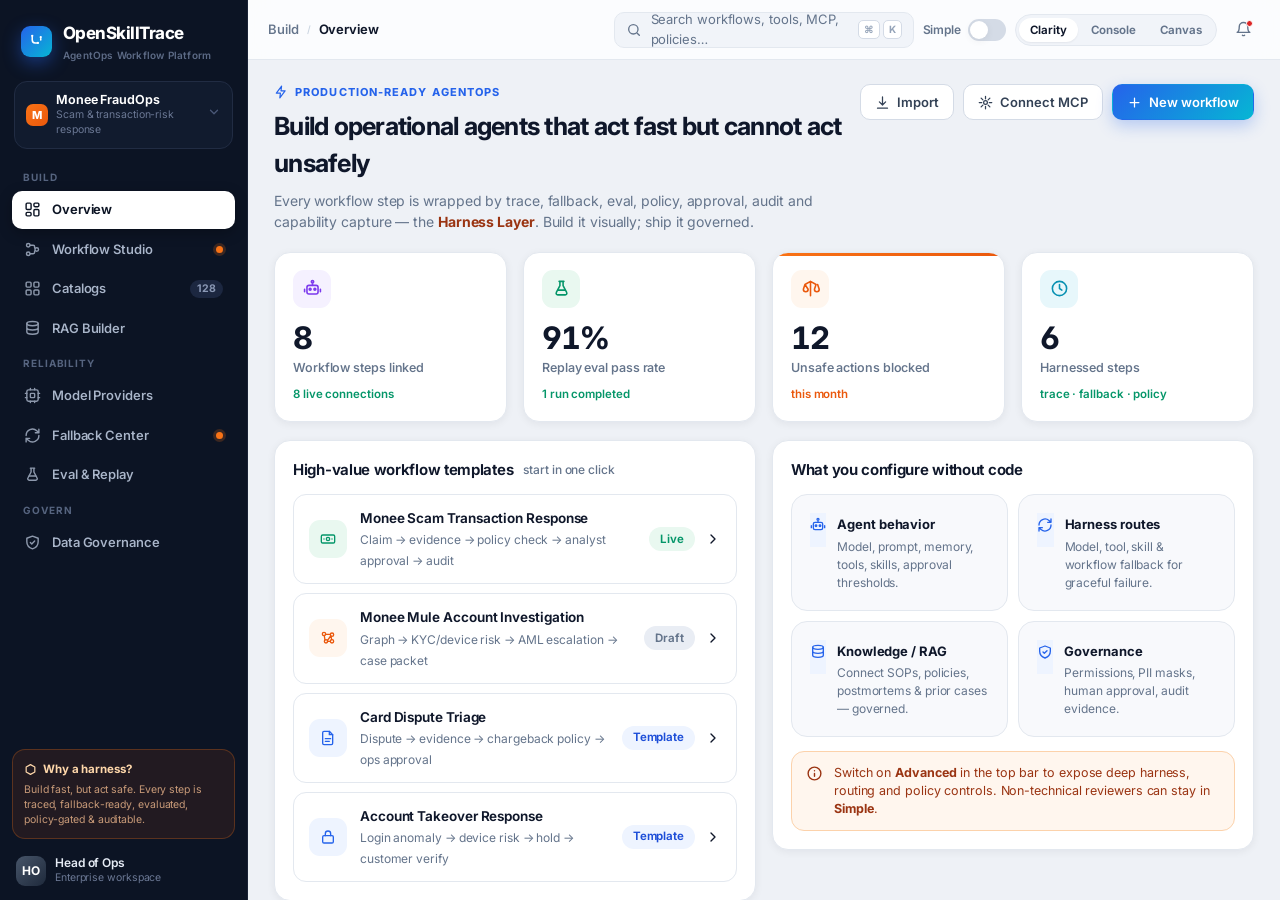
==== index.html @ e1ee9b4a "update" ====
<!DOCTYPE html>
<html lang="en">
<head>
<meta charset="utf-8" />
<meta name="viewport" content="width=device-width, initial-scale=1" />
<title>OpenSkillTrace — Low-code AgentOps Platform</title>
<link rel="preconnect" href="https://fonts.googleapis.com">
<link rel="preconnect" href="https://fonts.gstatic.com" crossorigin>
<link href="https://fonts.googleapis.com/css2?family=Inter:wght@400;500;600;700;800&family=JetBrains+Mono:wght@400;500;600&display=swap" rel="stylesheet">
<link rel="stylesheet" href="assets/app.css">
<link rel="stylesheet" href="assets/studio.css">
</head>
<body data-shell="clarity" data-mode="simple">

<div class="mobileWarn">
  <div style="width:54px;height:54px;border-radius:16px;background:var(--grad);"></div>
  <h2 style="font-size:18px">OpenSkillTrace is a desktop workspace</h2>
  <p style="color:var(--muted);max-width:320px">This enterprise wireframe is designed for wide screens. Please open it on a desktop or widen your window.</p>
</div>

<div class="app">
  <!-- ===== Sidebar ===== -->
  <aside class="sidebar">
    <div class="brand">
      <span class="logo"><svg viewBox="0 0 24 24" fill="none" stroke="currentColor" stroke-width="2.2" stroke-linecap="round" stroke-linejoin="round"><path d="M6 4v6a4 4 0 0 0 4 4h4"/><circle cx="6" cy="4" r="0"/><path d="M18 10V8"/><circle cx="6" cy="4" r="1.6" fill="currentColor" stroke="none"/><circle cx="18" cy="6" r="1.6" fill="currentColor" stroke="none"/><circle cx="14" cy="14" r="1.6" fill="currentColor" stroke="none"/></svg></span>
      <span>OpenSkillTrace<small>AgentOps Workflow Platform</small></span>
    </div>

    <div class="ws">
      <div class="wsTop">
        <span class="wsDot">M</span>
        <span style="min-width:0"><b>Monee FraudOps</b><span>Scam &amp; transaction-risk response</span></span>
        <span class="chev"><svg width="14" height="14" viewBox="0 0 24 24" fill="none" stroke="currentColor" stroke-width="2.2" stroke-linecap="round" stroke-linejoin="round"><path d="m6 9 6 6 6-6"/></svg></span>
      </div>
    </div>

    <div id="navMount"></div>

    <div class="sideFoot">
      <div class="posCard">
        <b><svg width="13" height="13" viewBox="0 0 24 24" fill="none" stroke="currentColor" stroke-width="2.2" stroke-linecap="round" stroke-linejoin="round"><path d="m12 3 8 4.5v9L12 21l-8-4.5v-9z"/></svg> Why a harness?</b>
        <p>Build fast, but act safe. Every step is traced, fallback-ready, evaluated, policy-gated &amp; auditable.</p>
      </div>
      <div class="userRow">
        <span class="av">HO</span>
        <span><b>Head of Ops</b><span>Enterprise workspace</span></span>
      </div>
    </div>
  </aside>

  <!-- ===== Main ===== -->
  <main class="main">
    <header class="topbar">
      <div class="crumbs" id="crumb"></div>
      <div class="topActions">
        <div class="search" style="width:300px;flex:none">
          <svg class="ic" width="15" height="15" viewBox="0 0 24 24" fill="none" stroke="currentColor" stroke-width="2" stroke-linecap="round"><circle cx="11" cy="11" r="7"/><path d="m20 20-3.2-3.2"/></svg>
          Search workflows, tools, MCP, policies…
          <span class="kbd"><span>⌘</span><span>K</span></span>
        </div>
        <div class="modeToggle" title="Toggle complexity for technical vs non-technical users">
          <span id="modeLabel">Simple</span>
          <button class="switch" id="modeSwitch" aria-label="Toggle simple/advanced"></button>
        </div>
        <div class="shellSwitch" title="Overall look &amp; shell — explore 3 directions">
          <button data-shell="clarity">Clarity</button>
          <button data-shell="console">Console</button>
          <button data-shell="canvas">Canvas</button>
        </div>
        <button class="iconbtn" style="position:relative"><span class="nip"></span>
          <svg class="ic" viewBox="0 0 24 24" fill="none" stroke="currentColor" stroke-width="2" stroke-linecap="round" stroke-linejoin="round"><path d="M18 8a6 6 0 0 0-12 0c0 7-3 8-3 8h18s-3-1-3-8"/><path d="M10.5 20a2 2 0 0 0 3 0"/></svg>
        </button>
      </div>
    </header>

    <div id="viewMount"></div>
  </main>
</div>

<!-- ===== Modal ===== -->
<div class="scrim" id="scrim"><div class="modal" id="modalBox"></div></div>
<!-- ===== Toasts ===== -->
<div class="toasts" id="toasts"></div>

<script src="assets/icons.js"></script>
<script src="assets/data.js"></script>
<script src="assets/views-build.js"></script>
<script src="assets/views-reliability.js"></script>
<script src="assets/studio.js"></script>
<script src="assets/app.js"></script>
</body>
</html>
---- assets/app.css ----
/* =====================================================================
   OpenSkillTrace — Design System
   Light enterprise SaaS · blue→cyan brand · ORANGE = Harness identity
   ===================================================================== */
:root{
  /* surfaces */
  --bg:#eef1f6; --surface:#ffffff; --surface-2:#f8f9fc; --surface-3:#f1f4f9; --surface-4:#e9edf4;
  /* ink */
  --ink:#0f172a; --ink-2:#334155; --muted:#64748b; --faint:#94a3b8; --ghost:#cbd5e1;
  /* lines */
  --line:#e3e8ef; --line-2:#d4dbe6; --line-3:#c2cbd9;
  /* brand blue→cyan */
  --brand:#2563eb; --brand-2:#06b6d4; --brand-ink:#1d4ed8; --brand-bg:#eef4ff; --brand-line:#cfe0ff;
  --grad:linear-gradient(135deg,#2563eb,#06b6d4);
  /* harness orange — THE product identity */
  --harness:#ea580c; --harness-2:#f97316; --harness-ink:#9a3412; --harness-bg:#fff6ee; --harness-bg2:#ffedde; --harness-line:#fcd2ab; --harness-deep:#7c2d12;
  --grad-harness:linear-gradient(135deg,#f97316,#ea580c);
  /* block-type semantics */
  --t-input:#2563eb;   --t-input-bg:#eef4ff;   --t-input-line:#cfe0ff;
  --t-agent:#7c3aed;   --t-agent-bg:#f5f1ff;   --t-agent-line:#e2d6ff;
  --t-tool:#0891b2;    --t-tool-bg:#e7f7fb;    --t-tool-line:#bfeaf3;
  --t-rag:#4f46e5;     --t-rag-bg:#eef0fe;     --t-rag-line:#d4d8fb;
  --t-mcp:#c026d3;     --t-mcp-bg:#fbeefe;     --t-mcp-line:#f1cdf8;
  --t-approval:#0d9488;--t-approval-bg:#e6f6f3;--t-approval-line:#bfe9e1;
  --t-output:#059669;  --t-output-bg:#e9f8f0;  --t-output-line:#c4eed6;
  --t-harness:#ea580c; --t-harness-bg:#fff6ee; --t-harness-line:#fcd2ab;
  /* status */
  --ok:#059669; --ok-bg:#e9f8f0; --warn:#d97706; --warn-bg:#fef5e7; --danger:#dc2626; --danger-bg:#fdecec; --info:#2563eb; --info-bg:#eef4ff;
  /* shape */
  --r-xs:7px; --r-sm:10px; --r:13px; --r-lg:16px; --r-xl:20px; --r-2xl:26px; --pill:999px;
  --sh-xs:0 1px 2px rgba(15,23,42,.06);
  --sh-sm:0 2px 8px rgba(15,23,42,.06);
  --sh:0 8px 22px rgba(15,23,42,.07);
  --sh-lg:0 18px 44px rgba(15,23,42,.11);
  --sh-pop:0 24px 60px rgba(15,23,42,.18);
  --fast:.16s cubic-bezier(.4,0,.2,1); --med:.26s cubic-bezier(.4,0,.2,1);
  --sb:248px; --tb:60px;
}

*{box-sizing:border-box}
html,body{height:100%}
body{
  margin:0;background:var(--bg);color:var(--ink);
  font-family:'Inter',ui-sans-serif,system-ui,-apple-system,"Segoe UI",sans-serif;
  font-size:14px;line-height:1.5;-webkit-font-smoothing:antialiased;
  font-feature-settings:"cv02","cv03","cv04","ss01";letter-spacing:-.006em;
}
.mono{font-family:'JetBrains Mono',ui-monospace,SFMono-Regular,Menlo,monospace;font-feature-settings:normal;letter-spacing:0}
svg.ic{width:16px;height:16px;flex:none;display:inline-block;vertical-align:middle}
.eyebrow svg.ic{width:14px;height:14px}
.sectionhd h3 svg.ic,.pagehead .actions svg.ic{width:15px;height:15px}
::-webkit-scrollbar{width:10px;height:10px}
::-webkit-scrollbar-track{background:transparent}
::-webkit-scrollbar-thumb{background:#cdd5e1;border-radius:8px;border:2px solid transparent;background-clip:content-box}
::-webkit-scrollbar-thumb:hover{background:#aeb8c7;background-clip:content-box}
:focus-visible{outline:2px solid var(--brand);outline-offset:2px;border-radius:6px}
h1,h2,h3,h4,h5{margin:0;font-weight:680;letter-spacing:-.02em;color:var(--ink)}
p{margin:0}
button{font-family:inherit}
.tnum{font-variant-numeric:tabular-nums}

/* ========================= APP SHELL ========================= */
.app{display:grid;grid-template-columns:var(--sb) 1fr;height:100vh;overflow:hidden}

/* ---- Sidebar ---- */
.sidebar{
  background:#0c1424;color:#aeb9cc;display:flex;flex-direction:column;gap:4px;
  padding:14px 12px 12px;border-right:1px solid #1a2336;position:relative;z-index:30;
}
.brand{display:flex;align-items:center;gap:11px;padding:7px 9px 12px;color:#fff;font-weight:760;font-size:17px;letter-spacing:-.03em}
.brand .logo{width:31px;height:31px;border-radius:9px;background:var(--grad);box-shadow:0 6px 18px rgba(37,99,235,.45);display:grid;place-items:center;color:#fff;flex:none}
.brand .logo svg{width:17px;height:17px}
.brand small{display:block;font-size:10px;font-weight:600;color:#5d6b86;letter-spacing:.02em;margin-top:1px}
.ws{margin:2px 2px 8px;padding:10px 11px;border:1px solid #212c43;border-radius:var(--r);background:#111b2e;cursor:pointer;transition:border-color var(--fast)}
.ws:hover{border-color:#2e3c5b}
.ws .wsTop{display:flex;align-items:center;gap:8px}
.ws .wsDot{width:22px;height:22px;border-radius:7px;background:linear-gradient(135deg,#f97316,#ea580c);display:grid;place-items:center;color:#fff;font-weight:800;font-size:11px;flex:none}
.ws b{color:#fff;font-size:12.5px;font-weight:650;display:block;line-height:1.2}
.ws span{font-size:10.5px;color:#6b7894}
.ws .chev{margin-left:auto;color:#4a5878}
.navGroup{margin-top:9px}
.navGroup>.lbl{font-size:10px;font-weight:700;letter-spacing:.09em;text-transform:uppercase;color:#56647f;padding:0 11px 6px}
.nav{display:flex;flex-direction:column;gap:2px}
.nav a{
  display:flex;align-items:center;gap:11px;padding:8px 11px;border-radius:var(--r-sm);
  color:#aab6ca;font-weight:560;font-size:13px;cursor:pointer;text-decoration:none;
  border:1px solid transparent;transition:background var(--fast),color var(--fast);position:relative;
}
.nav a .ic{width:17px;height:17px;flex:none;opacity:.82}
.nav a span.ntxt{flex:1;min-width:0;white-space:nowrap;overflow:hidden;text-overflow:ellipsis}
.nav a:hover{background:#15203400;background:rgba(255,255,255,.05);color:#e6ecf5}
.nav a.active{background:#fff;color:#0c1424;font-weight:640;box-shadow:0 4px 14px rgba(0,0,0,.28)}
.nav a.active .ic{opacity:1}
.nav a .count{margin-left:auto;font-size:10.5px;font-weight:700;background:#1c2740;color:#8a98b4;padding:1px 7px;border-radius:var(--pill)}
.nav a.active .count{background:var(--harness);color:#fff}
.nav a .harnessDot{margin-left:auto;width:7px;height:7px;border-radius:50%;background:var(--harness-2);box-shadow:0 0 0 3px rgba(249,115,22,.2)}
.sideFoot{margin-top:auto;display:flex;flex-direction:column;gap:9px;padding-top:9px}
.posCard{padding:11px;border-radius:var(--r);background:rgba(234,88,12,.1);border:1px solid rgba(249,115,22,.26)}
.posCard b{color:#fed7aa;font-size:11.5px;display:flex;align-items:center;gap:6px}
.posCard p{margin-top:5px;color:#c89a78;font-size:10.5px;line-height:1.4}
.userRow{display:flex;align-items:center;gap:9px;padding:7px 4px 2px}
.userRow .av{width:30px;height:30px;border-radius:9px;background:linear-gradient(135deg,#475569,#1e293b);display:grid;place-items:center;color:#fff;font-weight:700;font-size:12px;flex:none}
.userRow b{color:#e6ecf5;font-size:12px;font-weight:600;display:block;line-height:1.25}
.userRow span{font-size:10.5px;color:#6b7894}

/* ---- Main ---- */
.main{display:grid;grid-template-rows:var(--tb) 1fr;min-width:0;background:var(--bg)}
.topbar{
  display:flex;align-items:center;gap:14px;padding:0 20px;background:rgba(255,255,255,.78);
  backdrop-filter:saturate(160%) blur(12px);border-bottom:1px solid var(--line);z-index:20;
}
.crumbs{display:flex;align-items:center;gap:8px;font-size:13px;color:var(--muted);font-weight:550;white-space:nowrap;flex:none}
.crumbs .sep{color:var(--ghost);font-size:10px}
.crumbs b{color:var(--ink);font-weight:640}
.search{
  height:36px;flex:1;max-width:440px;background:var(--surface-3);border:1px solid var(--line);
  border-radius:var(--r-sm);display:flex;align-items:center;gap:9px;padding:0 11px;color:var(--muted);
  font-size:13px;cursor:text;transition:border-color var(--fast),background var(--fast)
}
.search:hover{border-color:var(--line-2);background:var(--surface)}
.search .kbd{margin-left:auto;display:flex;gap:3px}
.search .kbd span{font-size:10px;font-weight:700;color:var(--faint);background:var(--surface);border:1px solid var(--line-2);border-radius:5px;padding:1px 5px}
.topActions{margin-left:auto;display:flex;align-items:center;gap:9px}

/* shell switcher */
.shellSwitch{display:flex;align-items:center;gap:2px;background:var(--surface-3);border:1px solid var(--line);border-radius:var(--pill);padding:3px}
.shellSwitch button{border:0;background:transparent;color:var(--muted);font-size:11.5px;font-weight:650;padding:5px 11px;border-radius:var(--pill);cursor:pointer;transition:all var(--fast);white-space:nowrap}
.shellSwitch button:hover{color:var(--ink)}
.shellSwitch button.active{background:var(--surface);color:var(--ink);box-shadow:var(--sh-xs)}

/* mode toggle */
.modeToggle{display:flex;align-items:center;gap:7px;font-size:12px;font-weight:600;color:var(--muted)}
.switch{width:38px;height:22px;border-radius:var(--pill);background:var(--line-2);position:relative;cursor:pointer;transition:background var(--fast);flex:none;border:0}
.switch::after{content:"";position:absolute;top:2px;left:2px;width:18px;height:18px;border-radius:50%;background:#fff;box-shadow:var(--sh-sm);transition:transform var(--fast)}
body[data-mode="advanced"] .switch{background:var(--harness)}
body[data-mode="advanced"] .switch::after{transform:translateX(16px)}

/* ========================= BUTTONS ========================= */
.btn{
  display:inline-flex;align-items:center;gap:7px;height:36px;padding:0 14px;border-radius:var(--r-sm);
  border:1px solid var(--line-2);background:var(--surface);color:var(--ink-2);font-weight:600;font-size:13px;
  cursor:pointer;transition:all var(--fast);white-space:nowrap;line-height:1
}
.btn:hover{border-color:var(--line-3);background:var(--surface-2);color:var(--ink)}
.btn .ic{width:15px;height:15px}
.btn.primary{background:var(--grad);border-color:transparent;color:#fff;box-shadow:0 6px 16px rgba(37,99,235,.28)}
.btn.primary:hover{filter:brightness(1.05)}
.btn.harness{background:var(--grad-harness);border-color:transparent;color:#fff;box-shadow:0 6px 16px rgba(234,88,12,.3)}
.btn.harness:hover{filter:brightness(1.05)}
.btn.dark{background:var(--ink);border-color:var(--ink);color:#fff}
.btn.dark:hover{background:#1e293b}
.btn.sm{height:30px;padding:0 11px;font-size:12px;border-radius:var(--r-xs)}
.btn.icon{width:36px;padding:0;justify-content:center}
.btn.icon.sm{width:30px}
.btn.ghost{border-color:transparent;background:transparent}
.btn.ghost:hover{background:var(--surface-3)}
.iconbtn{width:34px;height:34px;border-radius:var(--r-sm);border:1px solid transparent;background:transparent;color:var(--muted);display:grid;place-items:center;cursor:pointer;transition:all var(--fast)}
.iconbtn:hover{background:var(--surface-3);color:var(--ink)}
.iconbtn .ic{width:17px;height:17px}
.iconbtn .nip{position:absolute;top:6px;right:6px;width:7px;height:7px;border-radius:50%;background:var(--danger);border:1.5px solid var(--surface)}

/* ========================= PRIMITIVES ========================= */
.page{height:calc(100vh - var(--tb));overflow:auto;padding:24px 26px 40px}
.page.flush{padding:0;overflow:hidden}
.view{display:none}
.view.active{display:block}
.wrap{max-width:1320px;margin:0 auto}

.card{background:var(--surface);border:1px solid var(--line);border-radius:var(--r-lg);box-shadow:var(--sh-sm)}
.card.pad{padding:18px}
.card.flat{box-shadow:none}
.card.soft{background:var(--surface-2)}

.pagehead{display:flex;align-items:flex-start;gap:18px;margin-bottom:20px}
.pagehead .eyebrow{font-size:11px;font-weight:750;letter-spacing:.1em;text-transform:uppercase;color:var(--brand);margin-bottom:7px;display:flex;align-items:center;gap:7px}
.pagehead h1{font-size:25px;font-weight:720;letter-spacing:-.03em}
.pagehead p{margin-top:7px;color:var(--muted);font-size:14px;max-width:680px;line-height:1.5}
.pagehead .actions{margin-left:auto;display:flex;gap:9px;flex:none}

.sectionhd{display:flex;align-items:center;gap:10px;margin:0 0 13px}
.sectionhd h3{font-size:15px;font-weight:660}
.sectionhd .hint{font-size:12px;color:var(--muted);font-weight:500}
.sectionhd .actions{margin-left:auto;display:flex;gap:8px;align-items:center}

.grid{display:grid;gap:16px}
.g2{grid-template-columns:repeat(2,1fr)}
.g3{grid-template-columns:repeat(3,1fr)}
.g4{grid-template-columns:repeat(4,1fr)}
@media(max-width:1100px){.g4{grid-template-columns:repeat(2,1fr)}.g3{grid-template-columns:1fr 1fr}}

/* pills / badges / chips */
.pill{display:inline-flex;align-items:center;gap:6px;height:24px;padding:0 10px;border-radius:var(--pill);font-size:11.5px;font-weight:650;background:var(--surface-3);color:var(--ink-2);border:1px solid var(--line)}
.pill .dot{width:6px;height:6px;border-radius:50%;background:currentColor}
.pill.ok{background:var(--ok-bg);color:var(--ok);border-color:transparent}
.pill.warn{background:var(--warn-bg);color:var(--warn);border-color:transparent}
.pill.danger{background:var(--danger-bg);color:var(--danger);border-color:transparent}
.pill.info{background:var(--info-bg);color:var(--brand-ink);border-color:transparent}
.pill.harness{background:var(--harness-bg2);color:var(--harness-ink);border-color:transparent}
.pill.live{background:var(--ok-bg);color:var(--ok);border-color:transparent}
.pill.draft{background:var(--surface-4);color:var(--muted);border-color:transparent}
.chip{display:inline-flex;align-items:center;gap:6px;height:26px;padding:0 11px;border-radius:var(--pill);font-size:12px;font-weight:600;background:var(--surface);border:1px solid var(--line-2);color:var(--ink-2)}
.tag{display:inline-flex;align-items:center;height:21px;padding:0 8px;border-radius:6px;font-size:11px;font-weight:650;background:var(--surface-3);color:var(--muted);border:1px solid var(--line)}

/* metric */
.metric{padding:17px 18px;position:relative;overflow:hidden}
.metric .top{display:flex;align-items:flex-start;justify-content:space-between;margin-bottom:14px}
.metric .ico{width:38px;height:38px;border-radius:11px;display:grid;place-items:center}
.metric .ico .ic{width:19px;height:19px}
.metric .num{font-size:31px;font-weight:740;letter-spacing:-.04em;line-height:1}
.metric .lbl{margin-top:6px;color:var(--muted);font-size:12.5px;font-weight:550}
.metric .delta{margin-top:9px;font-size:11.5px;font-weight:600;display:inline-flex;align-items:center;gap:5px;color:var(--muted)}
.metric.accent::before{content:"";position:absolute;inset:0 0 auto 0;height:3px;background:var(--grad-harness)}

/* field controls */
.field{margin-bottom:13px}
.field>label{display:flex;align-items:center;gap:6px;font-size:12px;font-weight:640;color:var(--ink-2);margin-bottom:6px}
.field .req{color:var(--harness);font-weight:800}
.input,.select,.textarea{
  width:100%;background:var(--surface);border:1px solid var(--line-2);border-radius:var(--r-sm);
  padding:9px 11px;font-size:13px;color:var(--ink);font-family:inherit;transition:border-color var(--fast),box-shadow var(--fast)
}
.input:hover,.select:hover,.textarea:hover{border-color:var(--line-3)}
.input:focus,.select:focus,.textarea:focus{outline:none;border-color:var(--brand);box-shadow:0 0 0 3px rgba(37,99,235,.13)}
.textarea{resize:vertical;min-height:64px;line-height:1.5}
.select{appearance:none;background-image:url("data:image/svg+xml,%3Csvg xmlns='http://www.w3.org/2000/svg' width='14' height='14' viewBox='0 0 24 24' fill='none' stroke='%2364748b' stroke-width='2.4' stroke-linecap='round'%3E%3Cpath d='M6 9l6 6 6-6'/%3E%3C/svg%3E");background-repeat:no-repeat;background-position:right 10px center;padding-right:30px}
.hintline{font-size:11.5px;color:var(--muted);margin-top:5px;line-height:1.4}

/* simple/advanced visibility */
body[data-mode="simple"] .adv-only{display:none!important}
.adv-badge{font-size:9.5px;font-weight:750;letter-spacing:.06em;text-transform:uppercase;color:var(--harness);background:var(--harness-bg2);border-radius:5px;padding:2px 6px}

/* ========================= HELP / EXPLAIN ========================= */
.explain{display:flex;gap:11px;padding:12px 14px;border-radius:var(--r);background:var(--brand-bg);border:1px solid var(--brand-line);color:var(--brand-ink);font-size:12.5px;line-height:1.45}
.explain .ic{width:17px;height:17px;flex:none;margin-top:1px}
.explain.harness{background:var(--harness-bg);border-color:var(--harness-line);color:var(--harness-ink)}
.explain b{font-weight:700}

/* tabs */
.tabs{display:flex;gap:3px;background:var(--surface-3);border:1px solid var(--line);border-radius:var(--r-sm);padding:3px;width:fit-content}
.tabs button{border:0;background:transparent;color:var(--muted);font-size:12.5px;font-weight:620;padding:6px 13px;border-radius:var(--r-xs);cursor:pointer;transition:all var(--fast);white-space:nowrap}
.tabs button:hover{color:var(--ink)}
.tabs button.active{background:var(--surface);color:var(--ink);box-shadow:var(--sh-xs)}
.tabs button .cnt{margin-left:6px;font-size:10.5px;color:var(--faint)}

/* ========================= MODAL ========================= */
.scrim{position:fixed;inset:0;background:rgba(15,23,42,.46);backdrop-filter:blur(3px);z-index:90;display:none;align-items:center;justify-content:center;padding:24px;opacity:0;transition:opacity var(--med)}
.scrim.open{display:flex;opacity:1}
.modal{background:var(--surface);border-radius:var(--r-xl);box-shadow:var(--sh-pop);width:min(640px,100%);max-height:88vh;overflow:hidden;display:flex;flex-direction:column;transform:translateY(10px) scale(.98);transition:transform var(--med)}
.scrim.open .modal{transform:none}
.modal.wide{width:min(860px,100%)}
.modalHd{display:flex;align-items:center;gap:12px;padding:18px 20px;border-bottom:1px solid var(--line)}
.modalHd h3{font-size:16px;font-weight:680}
.modalHd p{font-size:12.5px;color:var(--muted);margin-top:2px}
.modalHd .x{margin-left:auto}
.modalBody{padding:20px;overflow:auto}
.modalFoot{padding:14px 20px;border-top:1px solid var(--line);display:flex;gap:9px;justify-content:flex-end;background:var(--surface-2)}

/* toast */
.toasts{position:fixed;right:20px;bottom:20px;z-index:120;display:flex;flex-direction:column;gap:9px}
.toast{display:flex;align-items:center;gap:11px;background:var(--ink);color:#fff;padding:12px 15px;border-radius:var(--r);box-shadow:var(--sh-pop);font-size:13px;font-weight:550;animation:toastIn .3s cubic-bezier(.2,.9,.3,1.2) both;max-width:360px}
.toast .ic{width:18px;height:18px;flex:none}
.toast.ok .ic{color:#34d399}
.toast.harness .ic{color:var(--harness-2)}
@keyframes toastIn{from{transform:translateY(16px);opacity:0}to{transform:none;opacity:1}}

/* empty state */
.empty{display:flex;flex-direction:column;align-items:center;text-align:center;gap:11px;padding:46px 20px;color:var(--muted)}
.empty .eIco{width:54px;height:54px;border-radius:16px;background:var(--surface-3);display:grid;place-items:center;color:var(--faint)}
.empty h4{font-size:15px;color:var(--ink)}
.empty p{font-size:13px;max-width:360px}

/* generic list row */
.row{display:flex;align-items:center;gap:13px;padding:13px 15px;border:1px solid var(--line);border-radius:var(--r);background:var(--surface);transition:border-color var(--fast),box-shadow var(--fast)}
.row+.row{margin-top:9px}
.row:hover{border-color:var(--line-2);box-shadow:var(--sh-xs)}
.row .rico{width:38px;height:38px;border-radius:11px;display:grid;place-items:center;flex:none;font-weight:800;font-size:14px}
.row .rmain{min-width:0;flex:1}
.row .rmain b{font-size:13.5px;font-weight:640;display:block}
.row .rmain span{font-size:12px;color:var(--muted)}
.row .rend{margin-left:auto;display:flex;align-items:center;gap:10px;flex:none}

/* fallback route visualization */
.route{display:flex;align-items:center;gap:7px;flex-wrap:wrap}
.route .hop{display:inline-flex;align-items:center;gap:7px;background:var(--surface);border:1px solid var(--line-2);border-radius:var(--r-sm);padding:7px 11px;font-size:12px;font-weight:620;color:var(--ink-2)}
.route .hop .n{width:16px;height:16px;border-radius:5px;background:var(--surface-3);display:grid;place-items:center;font-size:9px;font-weight:800;color:var(--muted)}
.route .hop.primary{border-color:var(--brand-line);background:var(--brand-bg);color:var(--brand-ink)}
.route .hop.primary .n{background:var(--brand);color:#fff}
.route .hop.human{border-color:var(--harness-line);background:var(--harness-bg);color:var(--harness-ink)}
.route .hop.human .n{background:var(--harness);color:#fff}
.route .arr{color:var(--faint);flex:none}
.route .arr svg{width:15px;height:15px;display:block}

/* progress */
.bar{height:7px;border-radius:var(--pill);background:var(--surface-4);overflow:hidden}
.bar>i{display:block;height:100%;border-radius:var(--pill);background:var(--grad)}
.bar.ok>i{background:linear-gradient(90deg,#059669,#10b981)}
.bar.harness>i{background:var(--grad-harness)}

/* keyvalue */
.kv{display:flex;align-items:center;justify-content:space-between;gap:12px;padding:9px 0;border-bottom:1px dashed var(--line)}
.kv:last-child{border-bottom:0}
.kv .k{font-size:12.5px;color:var(--muted);font-weight:550}
.kv .v{font-size:12.5px;color:var(--ink);font-weight:620;text-align:right}
---- assets/studio.css ----
/* =====================================================================
   OpenSkillTrace — Workflow Studio + Shell theme variants
   ===================================================================== */

/* ---------- Full-page graph studio ---------- */
.studioFull{position:relative;height:calc(100vh - var(--tb));overflow:hidden;background:var(--surface-2)}

/* pannable canvas */
.gcanvas{position:absolute;inset:0;overflow:hidden;cursor:grab;
  background:
   radial-gradient(circle at 1px 1px, rgba(15,23,42,.07) 1.1px, transparent 0) 0 0/26px 26px,
   linear-gradient(180deg,#eef1f7,#e9edf4);}
.gcanvas.panning{cursor:grabbing}
.gcanvas.connecting{cursor:crosshair}
.gviewport{position:absolute;top:0;left:0;width:3000px;height:1700px;transform-origin:0 0;will-change:transform}
.wireLayer{position:absolute;top:0;left:0;width:3000px;height:1700px;overflow:visible;pointer-events:none}
.wirePath{fill:none;stroke:var(--line-3);stroke-width:2.4;transition:stroke var(--fast)}
.wirePath.hot{stroke:var(--harness-2)}
.wireDot{fill:var(--brand)}
.tempWire{fill:none;stroke:var(--harness);stroke-width:2.4;stroke-dasharray:5 5}

/* floating panel chrome */
.gpanel{position:absolute;z-index:14;background:var(--surface);border:1px solid var(--line-2);border-radius:var(--r-lg);box-shadow:var(--sh-lg);display:flex;flex-direction:column;overflow:hidden}
.gpanel .gpHd{display:flex;align-items:center;gap:9px;padding:11px 13px;border-bottom:1px solid var(--line);min-height:50px;flex:none}
.gpanel .gpHd .pt{display:flex;flex-direction:column;gap:1px;min-width:0}
.gpanel .gpHd .pt b{font-size:13px;font-weight:680;line-height:1.2}
.gpanel .gpHd .pt small{font-size:10.5px;font-weight:550;color:var(--muted)}
.gpanel .gpHd .collapse{margin-left:auto;flex:none}
.gpanel.collapsed{height:auto!important}
.gpanel.collapsed .gpBody,.gpanel.collapsed .gpHd .pt small{display:none}
.gpanel.collapsed .gpHd{border-bottom:0}

/* top toolbar (floating) */
.gtoolbar{position:absolute;top:14px;left:50%;transform:translateX(-50%);z-index:16;display:flex;align-items:center;gap:9px;background:rgba(255,255,255,.86);backdrop-filter:saturate(160%) blur(12px);border:1px solid var(--line-2);border-radius:var(--pill);box-shadow:var(--sh);padding:7px 9px 7px 14px}
.gtoolbar .tName{display:flex;align-items:center;gap:9px;min-width:0;padding-right:4px;border-right:1px solid var(--line);margin-right:2px}
.gtoolbar .tName .tIco{width:26px;height:26px;border-radius:8px;background:var(--grad-harness);color:#fff;display:grid;place-items:center;flex:none}
.gtoolbar .tName b{font-size:13px;font-weight:680;white-space:nowrap}
.gtoolbar .tName small{font-size:10.5px;color:var(--muted);white-space:nowrap}
.gtoolbar .tSpace{width:1px}

/* harness overlay toggle */
.hToggleBtn{display:inline-flex;align-items:center;gap:7px;height:34px;padding:0 12px;border-radius:var(--pill);border:1px solid var(--harness-line);background:var(--harness-bg);color:var(--harness-ink);font-size:12px;font-weight:660;cursor:pointer;transition:all var(--fast)}
.hToggleBtn .ic{width:14px;height:14px}
.hToggleBtn .sw{width:30px;height:17px;border-radius:var(--pill);background:var(--harness);position:relative;flex:none;transition:background var(--fast)}
.hToggleBtn .sw::after{content:"";position:absolute;top:2px;left:2px;width:13px;height:13px;border-radius:50%;background:#fff;transition:transform var(--fast)}
.hToggleBtn.on .sw::after{transform:translateX(13px)}
.hToggleBtn.off{background:var(--surface);border-color:var(--line-2);color:var(--muted)}
.hToggleBtn.off .sw{background:var(--line-2)}
.hToggleBtn.off .sw::after{transform:none}

/* zoom controls */
.gzoom{position:absolute;right:16px;bottom:16px;z-index:15;display:flex;align-items:center;gap:3px;background:var(--surface);border:1px solid var(--line-2);border-radius:var(--pill);box-shadow:var(--sh);padding:4px}
.gzoom button{width:32px;height:32px;border:0;background:transparent;color:var(--ink-2);border-radius:50%;display:grid;place-items:center;cursor:pointer;transition:background var(--fast)}
.gzoom button:hover{background:var(--surface-3)}
.gzoom .zlvl{min-width:46px;text-align:center;font-size:12px;font-weight:680;color:var(--ink-2);font-variant-numeric:tabular-nums}

/* legend (bottom-left) */
.glegend{position:absolute;left:16px;bottom:16px;z-index:13;display:flex;flex-direction:column;gap:7px;background:rgba(255,255,255,.86);backdrop-filter:blur(10px);border:1px solid var(--line);border-radius:var(--r);box-shadow:var(--sh-sm);padding:11px 13px;max-width:230px}
.glegend .lgT{font-size:10px;font-weight:750;letter-spacing:.07em;text-transform:uppercase;color:var(--faint)}
.glegend .lgRow{display:flex;align-items:center;gap:8px;font-size:11px;color:var(--ink-2);font-weight:550}
.glegend .lgRow i{width:9px;height:9px;border-radius:3px;flex:none}
.glegend .lgHint{font-size:10.5px;color:var(--muted);line-height:1.4;border-top:1px dashed var(--line);padding-top:7px;margin-top:1px}

/* ---------- Palette (left) ---------- */
.palette{overflow:auto;padding:0 0 16px}
.paletteSearch{margin:12px 14px 8px;height:34px;border:1px solid var(--line-2);border-radius:var(--r-sm);display:flex;align-items:center;gap:8px;padding:0 10px;color:var(--muted);font-size:12px;background:var(--surface-2)}
.paletteSearch .ic{width:14px;height:14px}
.paletteSearch input{border:0;background:transparent;outline:none;font-family:inherit;font-size:12px;color:var(--ink);width:100%}
.palTabs{display:flex;gap:4px;flex-wrap:wrap;padding:4px 14px 10px}
.palTabs button{border:1px solid var(--line);background:var(--surface);color:var(--muted);font-size:11px;font-weight:640;padding:4px 9px;border-radius:var(--pill);cursor:pointer;transition:all var(--fast)}
.palTabs button:hover{border-color:var(--line-3);color:var(--ink)}
.palTabs button.active{background:var(--ink);color:#fff;border-color:var(--ink)}
.palHint{margin:0 14px 10px;padding:9px 11px;border-radius:var(--r-sm);background:var(--brand-bg);border:1px solid var(--brand-line);color:var(--brand-ink);font-size:11px;line-height:1.4;font-weight:560;display:flex;gap:7px}
.palHint .ic{width:14px;height:14px;flex:none;margin-top:1px}
.palList{display:flex;flex-direction:column;gap:7px;padding:0 12px}
.palGroupLbl{font-size:10px;font-weight:750;letter-spacing:.08em;text-transform:uppercase;color:var(--faint);padding:8px 4px 2px}
.block{
  border:1px solid var(--line);border-radius:var(--r);padding:10px 11px;background:var(--surface);
  cursor:grab;transition:border-color var(--fast),box-shadow var(--fast),transform var(--fast);position:relative;user-select:none
}
.block:hover{border-color:var(--line-3);box-shadow:var(--sh-sm);transform:translateY(-1px)}
.block:active{cursor:grabbing}
.block.dragging{opacity:.5;border-style:dashed}
.block .bTop{display:flex;align-items:center;gap:8px;margin-bottom:5px}
.block .bIco{width:25px;height:25px;border-radius:7px;display:grid;place-items:center;flex:none}
.block .bIco .ic{width:14px;height:14px}
.block b{font-size:12.5px;font-weight:640;flex:1;min-width:0;line-height:1.2}
.block .bKind{font-size:9px;font-weight:800;letter-spacing:.05em;text-transform:uppercase;padding:2px 6px;border-radius:var(--pill);flex:none}
.block p{font-size:11px;color:var(--muted);line-height:1.4}
.block .grip{position:absolute;top:9px;right:9px;color:var(--ghost);opacity:0;transition:opacity var(--fast)}
.block:hover .grip{opacity:1}

/* type color helpers */
.ty-input{color:var(--t-input);background:var(--t-input-bg)} .bk-input{background:var(--t-input-bg);color:var(--t-input)}
.ty-agent{color:var(--t-agent);background:var(--t-agent-bg)} .bk-agent{background:var(--t-agent-bg);color:var(--t-agent)}
.ty-tool{color:var(--t-tool);background:var(--t-tool-bg)} .bk-tool{background:var(--t-tool-bg);color:var(--t-tool)}
.ty-rag{color:var(--t-rag);background:var(--t-rag-bg)} .bk-rag{background:var(--t-rag-bg);color:var(--t-rag)}
.ty-mcp{color:var(--t-mcp);background:var(--t-mcp-bg)} .bk-mcp{background:var(--t-mcp-bg);color:var(--t-mcp)}
.ty-approval{color:var(--t-approval);background:var(--t-approval-bg)} .bk-approval{background:var(--t-approval-bg);color:var(--t-approval)}
.ty-output{color:var(--t-output);background:var(--t-output-bg)} .bk-output{background:var(--t-output-bg);color:var(--t-output)}
.ty-harness{color:var(--t-harness);background:var(--t-harness-bg)} .bk-harness{background:var(--t-harness-bg);color:var(--t-harness)}

/* palette panel placement + body */
.gpalette{left:14px;top:70px;width:236px;max-height:calc(100% - 150px)}
.gpalette .gpBody{display:flex;flex-direction:column;min-height:0;overflow:hidden}
.palette{overflow:auto;padding:0 0 14px;min-height:0}

/* inspector panel placement */
.ginspector{right:14px;top:70px;width:330px;max-height:calc(100% - 100px)}
.ginspector .gpBody{overflow:auto;min-height:0}

/* ---------- rectangular graph node ---------- */
.gnode{position:absolute;width:236px;background:var(--surface);border:1px solid var(--line-2);border-radius:14px;box-shadow:var(--sh);cursor:grab;user-select:none;transition:box-shadow var(--fast),border-color var(--fast);overflow:visible}
.gnode:hover{box-shadow:var(--sh-lg)}
.gnode.dragging{cursor:grabbing;box-shadow:var(--sh-pop);z-index:8}
.gnode.selected{border-color:var(--harness);box-shadow:0 0 0 3px rgba(234,88,12,.18),var(--sh-lg);z-index:7}
.gnode .gnStrip{height:5px;border-radius:14px 14px 0 0}
.gnode .gnIn{display:flex;align-items:flex-start;gap:9px;padding:11px 12px 10px}
.gnode .gnIco{width:30px;height:30px;border-radius:9px;display:grid;place-items:center;flex:none}
.gnode .gnIco .ic{width:16px;height:16px}
.gnode .gnTitle{flex:1;min-width:0}
.gnode .gnTitle h4{font-size:13px;font-weight:670;line-height:1.2;letter-spacing:-.01em}
.gnode .gnType{font-size:9px;font-weight:800;letter-spacing:.05em;text-transform:uppercase;padding:2px 7px;border-radius:var(--pill);margin-top:4px;display:inline-block}
.gnode .gnBody{padding:0 12px 11px}
.gnode .gnBody p{font-size:11px;color:var(--muted);line-height:1.42;display:-webkit-box;-webkit-line-clamp:2;-webkit-box-orient:vertical;overflow:hidden}
.gnode .gnPort{margin-top:9px;font-size:10px;font-weight:600;color:var(--ink-2);background:var(--surface-3);border:1px solid var(--line);border-radius:7px;padding:5px 8px;display:flex;align-items:center;gap:6px}
.gnode .gnPort .ic{width:12px;height:12px;color:var(--faint);flex:none}
.gnode .gnPort code{font-family:'JetBrains Mono',monospace;font-size:10px;color:var(--muted);min-width:0;overflow:hidden;text-overflow:ellipsis;white-space:nowrap}
.gnode .gnFoot{display:flex;align-items:center;gap:5px;flex-wrap:wrap;padding:9px 12px;border-top:1px solid var(--line);background:var(--surface-2);border-radius:0 0 13px 13px}
.gnHrn{display:inline-flex;align-items:center;gap:4px;font-size:9.5px;font-weight:700;padding:3px 7px;border-radius:var(--pill);background:var(--surface-3);color:var(--muted);transition:opacity var(--fast)}
.gnHrn .ic{width:11px;height:11px}
.gnHrn.fb{background:var(--harness-bg2);color:var(--harness-ink)}
.gnHrn.ev{background:var(--ok-bg);color:var(--ok)}
.gnHrn.ap{background:var(--info-bg);color:var(--brand-ink)}
.gnHrn.h{background:var(--harness-bg2);color:var(--harness-ink)}
/* harness-overlay off: dim the harness chips */
.studioFull:not(.harness-on) .gnHrn{opacity:.34}
.studioFull:not(.harness-on) .wirePath.hot{stroke:var(--line-3)}

/* node controls */
.gnode .gnDel{position:absolute;top:-9px;right:-9px;width:22px;height:22px;border-radius:50%;border:1px solid var(--line-2);background:var(--surface);color:var(--muted);display:none;place-items:center;cursor:pointer;box-shadow:var(--sh-sm);z-index:3}
.gnode .gnDel .ic{width:12px;height:12px}
.gnode:hover .gnDel{display:grid}
.gnode .gnDel:hover{background:var(--danger-bg);color:var(--danger);border-color:transparent}

/* ports (connection handles) */
.gPortDot{position:absolute;top:46px;width:15px;height:15px;border-radius:50%;background:var(--surface);border:2.5px solid var(--brand);cursor:crosshair;z-index:4;transition:transform var(--fast),background var(--fast)}
.gPortDot:hover{transform:scale(1.28);background:var(--brand)}
.gPortDot.pin{left:-8px;border-color:var(--faint)}
.gPortDot.pout{right:-8px}
.gnode[data-type="harness"] .gPortDot.pout,.gnode[data-type="output"] .gPortDot.pout{border-color:var(--harness)}
.gnode.connectTarget{border-color:var(--brand);box-shadow:0 0 0 3px rgba(37,99,235,.2)}

.gnode.justAdded{animation:gnodePop .32s cubic-bezier(.2,.9,.3,1.25) both}
@keyframes gnodePop{from{transform:scale(.86);opacity:0}to{transform:scale(1);opacity:1}}

/* empty-drop hint on canvas */
.dropGhost{position:absolute;width:236px;height:120px;border:2px dashed var(--harness);border-radius:14px;background:var(--harness-bg);pointer-events:none;z-index:6;display:grid;place-items:center;color:var(--harness-ink);font-size:11px;font-weight:650}

/* ---------- Inspector (right) ---------- */
.inspector{overflow:auto}
.inspBody{padding:14px}
.inspPurpose{font-size:11.5px;line-height:1.45;color:var(--harness-ink);background:var(--harness-bg);border:1px solid var(--harness-line);border-radius:var(--r);padding:10px 12px;margin-bottom:13px;display:flex;gap:8px}
.inspPurpose .ic{width:15px;height:15px;flex:none;margin-top:1px}
.inspNode{display:flex;align-items:center;gap:10px;padding:11px;border:1px solid var(--line);border-radius:var(--r);margin-bottom:13px;background:var(--surface-2)}
.inspNode .iIco{width:34px;height:34px;border-radius:9px;display:grid;place-items:center;flex:none}
.inspNode b{font-size:13px;font-weight:660;display:block}
.inspNode span{font-size:11px;color:var(--muted)}
.inspSection{border:1px solid var(--line);border-radius:var(--r);margin-bottom:11px;overflow:hidden}
.inspSection>.isHd{display:flex;align-items:center;gap:8px;padding:10px 12px;background:var(--surface-2);cursor:pointer;font-size:12px;font-weight:680}
.inspSection>.isHd .num{width:18px;height:18px;border-radius:6px;background:var(--surface-4);color:var(--muted);display:grid;place-items:center;font-size:10px;font-weight:800;flex:none}
.inspSection.harness>.isHd{background:var(--harness-bg);color:var(--harness-ink)}
.inspSection.harness>.isHd .num{background:var(--harness);color:#fff}
.inspSection.harness{border-color:var(--harness-line)}
.inspSection>.isHd .chev{margin-left:auto;transition:transform var(--fast);color:var(--faint)}
.inspSection.collapsed>.isHd .chev{transform:rotate(-90deg)}
.inspSection.collapsed>.isBody{display:none}
.isBody{padding:12px}
.hmatrix{display:flex;align-items:center;justify-content:space-between;gap:10px;padding:8px 0;border-bottom:1px dashed var(--harness-line)}
.hmatrix:last-child{border-bottom:0}
.hmatrix .hk{font-size:12px;color:var(--harness-ink);font-weight:600;display:flex;align-items:center;gap:7px}
.hmatrix .hk .ic{width:14px;height:14px}
.hmatrix .hv{font-size:11px;font-weight:680;color:var(--harness-ink);background:var(--surface);border:1px solid var(--harness-line);border-radius:var(--pill);padding:3px 9px;white-space:nowrap}
.promptBox{font-family:'JetBrains Mono',monospace;background:#0c1424;color:#bcd0f5;border-radius:var(--r-sm);padding:11px;font-size:11px;line-height:1.5;white-space:pre-wrap}
.capRow{display:flex;align-items:center;gap:8px;padding:7px 9px;border:1px solid var(--line);border-radius:var(--r-sm);margin-bottom:6px;font-size:11.5px}
.capRow .cd{width:8px;height:8px;border-radius:50%;flex:none}
.capRow .cn{font-family:'JetBrains Mono',monospace;font-size:11px;font-weight:600;flex:1;min-width:0}
.capRow .cs{font-size:10px;font-weight:700;color:var(--ok)}

/* segmented control inside inspector */
.seg{display:flex;background:var(--surface-3);border:1px solid var(--line);border-radius:var(--r-sm);padding:3px;gap:3px}
.seg button{flex:1;border:0;background:transparent;color:var(--muted);font-size:11.5px;font-weight:640;padding:6px;border-radius:var(--r-xs);cursor:pointer;transition:all var(--fast)}
.seg button.active{background:var(--surface);color:var(--ink);box-shadow:var(--sh-xs)}
.seg.harness button.active{color:var(--harness-ink)}

/* studio footer strip explainer (simple mode aid) */
.studioHelp{display:grid;grid-template-columns:repeat(3,1fr);border-top:1px solid var(--line);background:var(--surface)}
.studioHelp>div{padding:10px 15px;font-size:11px;color:var(--muted);line-height:1.4;border-right:1px solid var(--line)}
.studioHelp>div:last-child{border-right:0}
.studioHelp b{display:block;color:var(--ink);font-size:11.5px;margin-bottom:2px}

/* ============================================================
   SHELL THEME VARIANTS  (body[data-shell])
   ============================================================ */
/* Default = "clarity" (defined in app.css). Below: console + canvas. */

/* ---- CONSOLE: denser, technical, graphite sidebar accents ---- */
body[data-shell="console"]{--bg:#e7ebf1;--sb:236px;--tb:56px}
body[data-shell="console"] .sidebar{background:#070d18;border-right-color:#141d2e}
body[data-shell="console"] .nav a{font-size:12.5px;padding:7px 10px;border-radius:8px}
body[data-shell="console"] .nav a.active{background:#16263f;color:#dbe9ff;box-shadow:inset 0 0 0 1px #244168}
body[data-shell="console"] .nav a.active .count{background:var(--brand)}
body[data-shell="console"] .page{padding:18px 20px 34px}
body[data-shell="console"] .card{border-radius:var(--r);box-shadow:none}
body[data-shell="console"] .pagehead h1{font-size:22px}
body[data-shell="console"] .pagehead .eyebrow{color:var(--harness)}
body[data-shell="console"] .topbar{background:#fbfcfe}
body[data-shell="console"] .metric .num{font-size:27px}
body[data-shell="console"] .btn{border-radius:8px;height:34px}

/* ---- CANVAS: airy, friendliest for non-tech, big type, rounded ---- */
body[data-shell="canvas"]{--bg:#f4f1ec;--surface-2:#faf8f4;--surface-3:#f1ece4;--surface-4:#e9e2d6;--line:#e7e0d4;--line-2:#dacfbe;--sb:262px}
body[data-shell="canvas"] .sidebar{background:#1a1410;border-right-color:#2a2018}
body[data-shell="canvas"] .nav a.active{background:#fff;color:#1a1410}
body[data-shell="canvas"] .card{border-radius:var(--r-2xl);box-shadow:0 10px 30px rgba(60,42,20,.07)}
body[data-shell="canvas"] .pagehead h1{font-size:28px;letter-spacing:-.035em}
body[data-shell="canvas"] .pagehead .eyebrow{color:var(--harness)}
body[data-shell="canvas"] .btn{border-radius:var(--pill);height:38px}
body[data-shell="canvas"] .metric{padding:20px}
body[data-shell="canvas"] .metric .num{font-size:34px}
body[data-shell="canvas"] .pill,body[data-shell="canvas"] .chip{border-radius:var(--pill)}
body[data-shell="canvas"] .ws .wsDot{border-radius:var(--pill)}
body[data-shell="canvas"] .gnode{border-radius:18px}
body[data-shell="canvas"] .block{border-radius:var(--r-lg)}
body[data-shell="console"] .gnode{border-radius:10px}

/* responsive guard */
@media(max-width:1180px){
  .gpalette{width:212px}
  .ginspector{width:300px}
}
.mobileWarn{display:none}
@media(max-width:900px){
  .app{grid-template-columns:1fr}
  .sidebar{display:none}
  .mobileWarn{display:flex;position:fixed;inset:0;z-index:200;background:var(--bg);flex-direction:column;align-items:center;justify-content:center;text-align:center;padding:30px;gap:12px}
}
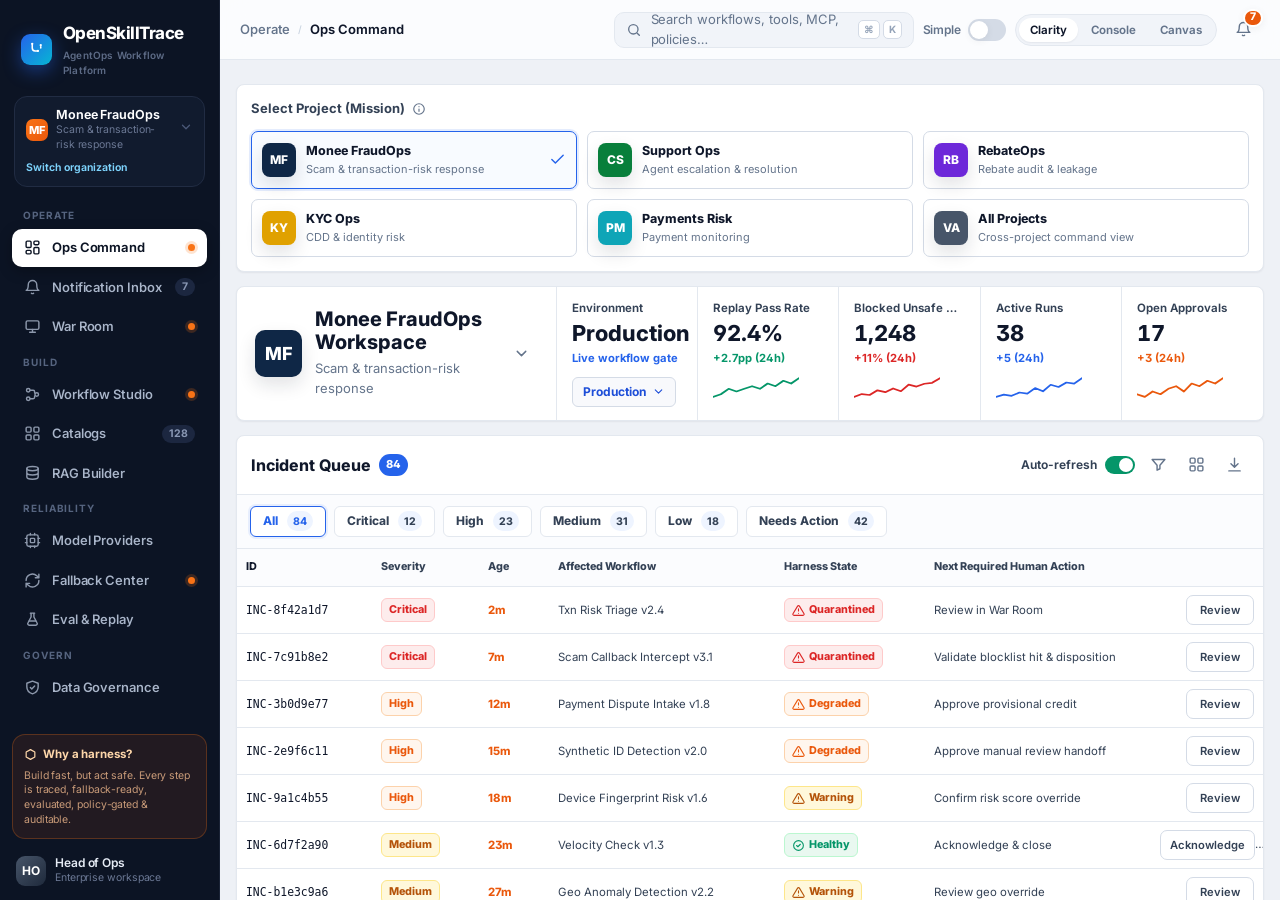
==== commit 3ae3eccd: "feat: add ops command and war room views" ====
--- a/index.html
+++ b/index.html
@@ -9,6 +9,7 @@
 <link href="https://fonts.googleapis.com/css2?family=Inter:wght@400;500;600;700;800&family=JetBrains+Mono:wght@400;500;600&display=swap" rel="stylesheet">
 <link rel="stylesheet" href="assets/app.css">
 <link rel="stylesheet" href="assets/studio.css">
+<link rel="stylesheet" href="assets/warroom.css">
 </head>
 <body data-shell="clarity" data-mode="simple">
 
@@ -28,10 +29,11 @@
 
     <div class="ws">
       <div class="wsTop">
-        <span class="wsDot">M</span>
-        <span style="min-width:0"><b>Monee FraudOps</b><span>Scam &amp; transaction-risk response</span></span>
+        <span class="wsDot" id="workspaceBadge">A</span>
+        <span style="min-width:0"><b id="workspaceName">Acme Risk Platform</b><span id="workspaceSubtitle">Enterprise</span></span>
         <span class="chev"><svg width="14" height="14" viewBox="0 0 24 24" fill="none" stroke="currentColor" stroke-width="2.2" stroke-linecap="round" stroke-linejoin="round"><path d="m6 9 6 6 6-6"/></svg></span>
       </div>
+      <button class="wsSwitch" type="button">Switch organization</button>
     </div>
 
     <div id="navMount"></div>
@@ -67,7 +69,8 @@
           <button data-shell="console">Console</button>
           <button data-shell="canvas">Canvas</button>
         </div>
-        <button class="iconbtn" style="position:relative"><span class="nip"></span>
+        <button class="iconbtn topBell" style="position:relative" data-view="notifications" aria-label="Open Notification Inbox">
+          <span class="topCount" data-notification-count>7</span>
           <svg class="ic" viewBox="0 0 24 24" fill="none" stroke="currentColor" stroke-width="2" stroke-linecap="round" stroke-linejoin="round"><path d="M18 8a6 6 0 0 0-12 0c0 7-3 8-3 8h18s-3-1-3-8"/><path d="M10.5 20a2 2 0 0 0 3 0"/></svg>
         </button>
       </div>
@@ -86,6 +89,8 @@
 <script src="assets/data.js"></script>
 <script src="assets/views-build.js"></script>
 <script src="assets/views-reliability.js"></script>
+<script src="assets/views-warroom.js"></script>
+<script src="assets/views-notifications.js"></script>
 <script src="assets/studio.js"></script>
 <script src="assets/app.js"></script>
 </body>
--- a/assets/app.css
+++ b/assets/app.css
@@ -61,6 +61,7 @@
 
 /* ========================= APP SHELL ========================= */
 .app{display:grid;grid-template-columns:var(--sb) 1fr;height:100vh;overflow:hidden}
+.app:has(.opsCommand){grid-template-columns:220px 1fr}
 
 /* ---- Sidebar ---- */
 .sidebar{
@@ -78,6 +79,8 @@
 .ws b{color:#fff;font-size:12.5px;font-weight:650;display:block;line-height:1.2}
 .ws span{font-size:10.5px;color:#6b7894}
 .ws .chev{margin-left:auto;color:#4a5878}
+.wsSwitch{margin-top:8px;border:0;background:transparent;color:#7dd3fc;font-size:10.5px;font-weight:650;padding:0;cursor:pointer}
+.wsSwitch:hover{color:#e0f2fe}
 .navGroup{margin-top:9px}
 .navGroup>.lbl{font-size:10px;font-weight:700;letter-spacing:.09em;text-transform:uppercase;color:#56647f;padding:0 11px 6px}
 .nav{display:flex;flex-direction:column;gap:2px}
@@ -134,6 +137,10 @@
 .switch::after{content:"";position:absolute;top:2px;left:2px;width:18px;height:18px;border-radius:50%;background:#fff;box-shadow:var(--sh-sm);transition:transform var(--fast)}
 body[data-mode="advanced"] .switch{background:var(--harness)}
 body[data-mode="advanced"] .switch::after{transform:translateX(16px)}
+@media(max-width:980px){
+  .topbar{padding:0 12px;gap:8px}
+  .modeToggle,.shellSwitch{display:none}
+}
 
 /* ========================= BUTTONS ========================= */
 .btn{
@@ -158,6 +165,8 @@
 .iconbtn:hover{background:var(--surface-3);color:var(--ink)}
 .iconbtn .ic{width:17px;height:17px}
 .iconbtn .nip{position:absolute;top:6px;right:6px;width:7px;height:7px;border-radius:50%;background:var(--danger);border:1.5px solid var(--surface)}
+.topBell .topCount{position:absolute;top:-5px;right:-4px;min-width:18px;height:18px;padding:0 5px;border-radius:var(--pill);display:grid;place-items:center;background:var(--harness);color:#fff;border:2px solid var(--surface);font-size:10.5px;font-weight:800;line-height:1;box-shadow:var(--sh-sm)}
+.topBell .topCount[hidden]{display:none}
 
 /* ========================= PRIMITIVES ========================= */
 .page{height:calc(100vh - var(--tb));overflow:auto;padding:24px 26px 40px}
@@ -301,3 +310,269 @@
 .kv:last-child{border-bottom:0}
 .kv .k{font-size:12.5px;color:var(--muted);font-weight:550}
 .kv .v{font-size:12.5px;color:var(--ink);font-weight:620;text-align:right}
+
+/* ========================= OPS COMMAND ========================= */
+.page:has(.opsCommand){padding:24px 16px 40px}
+.opsCommand{max-width:1540px;margin:0 auto;display:flex;flex-direction:column;gap:14px;color:var(--ink);letter-spacing:0}
+.opsMissionBar{background:var(--surface);border:1px solid var(--line);border-radius:8px;padding:14px;box-shadow:var(--sh-xs)}
+.opsMissionTitle{display:flex;align-items:center;gap:7px;color:var(--ink-2);font-size:13px;font-weight:700;margin-bottom:12px}
+.opsMissionTitle .ic{width:14px;height:14px;color:var(--muted)}
+.opsProjectGrid{display:grid;grid-template-columns:1.25fr 1fr 1fr 1fr 1fr .9fr;gap:10px}
+.opsProject{min-width:0;height:58px;border:1px solid var(--line-2);border-radius:7px;background:#fff;display:flex;align-items:center;gap:10px;padding:10px;text-align:left;cursor:pointer;transition:border-color var(--fast),box-shadow var(--fast),background var(--fast)}
+.opsProject:hover{border-color:var(--brand-line);background:#fbfdff}
+.opsProject.active{border-color:var(--brand);box-shadow:0 0 0 2px rgba(37,99,235,.12);background:#f8fbff}
+.opsProject span:not(.opsAvatar){min-width:0;display:block}
+.opsProject b{display:block;font-size:12.5px;font-weight:760;line-height:1.2;white-space:nowrap;overflow:hidden;text-overflow:ellipsis;color:var(--ink)}
+.opsProject small{display:block;margin-top:4px;font-size:11px;color:var(--muted);white-space:nowrap;overflow:hidden;text-overflow:ellipsis}
+.opsProject>i{margin-left:auto;color:var(--brand);display:grid;place-items:center}
+.opsProject>i .ic{width:17px;height:17px}
+.opsAvatar{width:34px;height:34px;border-radius:8px;display:grid;place-items:center;flex:none;background:#0f2746;color:#fff;font-size:12px;font-weight:800;box-shadow:0 8px 18px rgba(15,23,42,.12)}
+.opsAvatar.big{width:47px;height:47px;border-radius:10px;font-size:18px}
+.opsAvatar[data-tone="support"]{background:#087f3b}
+.opsAvatar[data-tone="rebate"]{background:#6d28d9}
+.opsAvatar[data-tone="kyc"]{background:#e0a100}
+.opsAvatar[data-tone="payments"]{background:#0ea5b7}
+.opsAvatar[data-tone="all"]{background:#475569}
+.opsProjectHeader{display:grid;grid-template-columns:minmax(320px,1.05fr) minmax(0,2.8fr);align-items:stretch;background:var(--surface);border:1px solid var(--line);border-radius:8px;box-shadow:var(--sh-xs);overflow:hidden}
+.opsSelected{display:flex;align-items:center;gap:13px;padding:17px 18px;border-right:1px solid var(--line)}
+.opsSelected h1{font-size:20px;font-weight:760;line-height:1.15;letter-spacing:0}
+.opsSelected p{font-size:13px;color:var(--muted);margin-top:5px}
+.opsSelected .iconbtn{margin-left:auto;flex:none}
+.opsMetrics{display:grid;grid-template-columns:repeat(5,minmax(0,1fr))}
+.opsMetric{min-width:0;padding:13px 15px;border-right:1px solid var(--line);position:relative}
+.opsMetric:last-child{border-right:0}
+.opsMetric span{display:block;font-size:11.5px;font-weight:650;color:var(--ink-2);white-space:nowrap;overflow:hidden;text-overflow:ellipsis}
+.opsMetric b{display:block;margin-top:5px;font-size:22px;line-height:1.05;font-weight:760;color:var(--ink);letter-spacing:0}
+.opsMetric em{display:block;margin-top:5px;font-style:normal;font-size:11.2px;font-weight:700;color:var(--ok)}
+.opsMetric[data-tone="danger"] em{color:var(--danger)}
+.opsMetric[data-tone="harness"] em{color:var(--harness)}
+.opsMetric[data-tone="info"] em{color:var(--brand)}
+.opsEnv{height:30px;margin-top:10px;border:1px solid var(--line-2);background:var(--surface-2);border-radius:6px;color:var(--brand-ink);font-size:12px;font-weight:700;padding:0 10px;display:inline-flex;align-items:center;gap:6px}
+.opsEnv .ic{width:13px;height:13px}
+.opsSpark{width:86px;height:25px;margin-top:8px;display:block;color:var(--brand)}
+.opsSpark polyline{fill:none;stroke:currentColor;stroke-width:2.2;stroke-linecap:round;stroke-linejoin:round}
+.opsSpark.ok{color:var(--ok)}
+.opsSpark.warn{color:var(--warn)}
+.opsSpark.danger{color:var(--danger)}
+.opsSpark.harness{color:var(--harness)}
+.opsDashboardGrid{display:grid;grid-template-columns:minmax(0,1fr) 360px;gap:12px;align-items:start}
+.opsPanel{background:var(--surface);border:1px solid var(--line);border-radius:8px;box-shadow:var(--sh-xs);overflow:hidden}
+.opsPanelHead{min-height:58px;padding:14px;display:flex;align-items:center;justify-content:space-between;gap:12px;border-bottom:1px solid var(--line)}
+.opsPanelHead.tight{min-height:48px;padding:12px 13px}
+.opsPanelHead h2{font-size:16px;font-weight:760;letter-spacing:0;display:flex;align-items:center;gap:8px}
+.opsPanelHead h2 span{height:22px;min-width:24px;border-radius:999px;background:var(--brand);color:#fff;display:inline-grid;place-items:center;padding:0 7px;font-size:11px;font-weight:800}
+.opsPanelTools{display:flex;align-items:center;gap:8px;color:var(--ink-2);font-size:12px;font-weight:650}
+.opsPanelTools .iconbtn{width:30px;height:30px}
+.opsToggle{width:30px;height:18px;border:0;border-radius:999px;background:var(--line-2);position:relative;cursor:pointer}
+.opsToggle::after{content:"";position:absolute;top:2px;left:2px;width:14px;height:14px;border-radius:50%;background:#fff;box-shadow:var(--sh-xs)}
+.opsToggle.on{background:var(--ok)}
+.opsToggle.on::after{left:14px}
+.opsFilters{display:flex;gap:8px;flex-wrap:wrap;padding:11px 13px;border-bottom:1px solid var(--line);background:#fbfcfe}
+.opsFilters button{height:31px;border:1px solid var(--line);border-radius:6px;background:#fff;color:var(--ink-2);font-size:12px;font-weight:760;padding:0 12px;cursor:pointer}
+.opsFilters button.active{border-color:var(--brand);color:var(--brand);box-shadow:0 0 0 2px rgba(37,99,235,.09)}
+.opsFilters button span{margin-left:6px;display:inline-flex;align-items:center;height:20px;padding:0 6px;border-radius:999px;background:var(--brand-bg);font-size:10.5px}
+.opsTableWrap{overflow:auto}
+.opsTable{width:100%;border-collapse:collapse;table-layout:fixed}
+.opsTable th{height:38px;text-align:left;padding:0 9px;background:#fbfcfe;border-bottom:1px solid var(--line);color:var(--ink-2);font-size:10.8px;font-weight:780}
+.opsTable td{height:47px;padding:0 9px;border-bottom:1px solid var(--line);font-size:11.4px;color:var(--ink-2);white-space:nowrap;overflow:hidden;text-overflow:ellipsis}
+.opsTable th:nth-child(1),.opsTable td:nth-child(1){width:104px;color:var(--ink)}
+.opsTable th:nth-child(2),.opsTable td:nth-child(2){width:82px}
+.opsTable th:nth-child(3),.opsTable td:nth-child(3){width:54px}
+.opsTable th:nth-child(4),.opsTable td:nth-child(4){width:22%}
+.opsTable th:nth-child(5),.opsTable td:nth-child(5){width:116px}
+.opsTable th:nth-child(6),.opsTable td:nth-child(6){width:22%}
+.opsTable th:nth-child(7),.opsTable td:last-child{width:86px;text-align:right}
+.opsTable .btn{height:30px;min-width:68px;padding:0 9px;font-size:11.2px;justify-content:center}
+.opsTable tr:hover td{background:#fbfdff}
+.opsSeverity,.opsHarness{display:inline-flex;align-items:center;gap:4px;height:24px;border-radius:6px;border:1px solid transparent;padding:0 7px;font-size:10.8px;font-weight:780}
+.opsSeverity.critical{background:var(--danger-bg);color:var(--danger);border-color:#fecaca}
+.opsSeverity.high{background:var(--harness-bg);color:var(--harness);border-color:var(--harness-line)}
+.opsSeverity.medium{background:#fff8db;color:#b45309;border-color:#fde68a}
+.opsSeverity.low{background:var(--ok-bg);color:var(--ok);border-color:#bbf7d0}
+.opsHarness .ic{width:13px;height:13px}
+.opsHarness.danger{background:var(--danger-bg);color:var(--danger);border-color:#fecaca}
+.opsHarness.harness{background:var(--harness-bg);color:var(--harness);border-color:var(--harness-line)}
+.opsHarness.warn{background:#fff8db;color:#b45309;border-color:#fde68a}
+.opsHarness.ok{background:var(--ok-bg);color:var(--ok);border-color:#bbf7d0}
+.opsAge{color:var(--harness)!important;font-weight:760}
+.opsEmpty{text-align:center;color:var(--muted);height:120px!important}
+.opsTableFoot{height:52px;padding:0 13px;display:flex;align-items:center;justify-content:space-between;gap:12px;color:var(--ink-2);font-size:12px}
+.opsPager{display:flex;align-items:center;gap:7px}
+.opsPager button{width:30px;height:30px;border:1px solid var(--line);border-radius:6px;background:#fff;color:var(--ink-2);font-size:12px;font-weight:750;display:grid;place-items:center}
+.opsPager button.active{background:var(--brand);border-color:var(--brand);color:#fff}
+.opsPager button:disabled{opacity:.45}
+.opsRail{display:flex;flex-direction:column;gap:10px}
+.linkBtn{border:0;background:transparent;color:var(--brand);font-size:12px;font-weight:760;cursor:pointer;padding:0}
+.linkBtn.right{float:right;margin:8px 12px 10px 0}
+.opsMiniTable{width:100%;border-collapse:collapse;table-layout:fixed}
+.opsMiniTable th{height:31px;text-align:left;padding:0 6px;background:#fbfcfe;border-bottom:1px solid var(--line);font-size:10px;color:var(--ink-2);font-weight:780}
+.opsMiniTable td{height:34px;padding:0 6px;border-bottom:1px solid var(--line);font-size:10.4px;color:var(--ink-2);white-space:nowrap;overflow:hidden;text-overflow:ellipsis}
+.opsMiniTable th:nth-child(1),.opsMiniTable td:nth-child(1){width:82px}
+.opsMiniTable th:nth-child(2),.opsMiniTable td:nth-child(2){width:86px}
+.opsMiniTable th:nth-child(3),.opsMiniTable td:nth-child(3){width:82px}
+.opsMiniTable th:nth-child(4),.opsMiniTable td:nth-child(4){width:42px}
+.opsMiniTable th:nth-child(5),.opsMiniTable td:nth-child(5){width:60px;text-align:right}
+.opsMiniTable td:nth-child(4){color:var(--harness);font-weight:780}
+.opsMiniTable .btn{height:24px;width:56px;padding:0;font-size:10.4px;justify-content:center}
+.opsTimeline{display:flex;flex-direction:column;padding:9px 12px 8px;gap:9px}
+.opsEvent{display:grid;grid-template-columns:50px 10px minmax(0,1fr) 64px;gap:6px;align-items:start;font-size:10.8px;color:var(--ink-2)}
+.opsEvent>span{color:var(--muted);font-size:10.8px}
+.opsEvent>i{width:8px;height:8px;border-radius:50%;background:var(--brand);margin-top:4px;box-shadow:0 0 0 3px var(--brand-bg)}
+.opsEvent[data-tone="danger"]>i{background:var(--danger);box-shadow:0 0 0 3px rgba(220,38,38,.12)}
+.opsEvent[data-tone="harness"]>i,.opsEvent[data-tone="warn"]>i{background:var(--harness);box-shadow:0 0 0 3px var(--harness-bg2)}
+.opsEvent[data-tone="ok"]>i{background:var(--ok);box-shadow:0 0 0 3px var(--ok-bg)}
+.opsEvent p{line-height:1.35;min-width:0}
+.opsEvent code{font-family:'JetBrains Mono',ui-monospace,monospace;color:var(--muted);font-size:10.5px;text-align:right}
+.opsTimeline+.linkBtn{margin:2px 0 12px 12px}
+.opsRecovery{display:flex;flex-direction:column}
+.opsRecoveryRow{display:grid;grid-template-columns:minmax(120px,1fr) 74px 80px 52px;gap:8px;align-items:center;min-height:41px;padding:0 12px;border-bottom:1px solid var(--line);font-size:11.5px}
+.opsRecoveryRow span{font-weight:650;color:var(--ink-2);white-space:nowrap;overflow:hidden;text-overflow:ellipsis}
+.opsRecoveryRow b{font-size:11.2px}
+.opsRecoveryRow b.ok{color:var(--ok)}
+.opsRecoveryRow b.warn{color:var(--warn)}
+.opsRecoveryRow b.harness{color:var(--harness)}
+.opsRecoveryRow b.danger{color:var(--danger)}
+.opsRecoveryRow .opsSpark{width:74px;height:20px;margin:0}
+.opsRecoveryRow em{font-style:normal;text-align:right;font-size:11.3px;color:var(--ink-2);font-weight:760}
+.opsRailFoot{height:32px;padding:0 12px;display:flex;align-items:center;justify-content:space-between;gap:8px;color:var(--muted);font-size:11px}
+.opsRailFoot span{display:flex;align-items:center;gap:5px;white-space:nowrap}
+.opsRailFoot .ic{width:13px;height:13px}
+
+@media(max-width:1400px){
+  .opsProjectGrid{grid-template-columns:repeat(3,1fr)}
+  .opsDashboardGrid{grid-template-columns:1fr}
+  .opsRail{display:grid;grid-template-columns:1fr 1fr}
+  .opsRail .opsPanel:last-child{grid-column:1/-1}
+}
+@media(max-width:1120px){
+  .opsProjectHeader{grid-template-columns:1fr}
+  .opsSelected{border-right:0;border-bottom:1px solid var(--line)}
+  .opsMetrics{grid-template-columns:repeat(3,1fr)}
+  .opsProjectGrid{grid-template-columns:repeat(2,1fr)}
+}
+
+/* ========================= NOTIFICATION INBOX ========================= */
+.notifFull{
+  max-width:1540px;margin:0 auto;height:calc(100vh - var(--tb) - 64px);min-height:0;
+  display:grid;grid-template-rows:auto auto auto minmax(0,1fr);gap:12px;
+}
+.notifHeader{display:flex;align-items:flex-start;gap:18px}
+.notifHeader h1{font-size:26px;font-weight:740;letter-spacing:-.035em}
+.notifHeader p{margin-top:4px;color:var(--muted);font-size:13px;max-width:760px;line-height:1.4}
+.notifCrumb{font-size:12px;font-weight:700;color:var(--brand);margin-bottom:3px}
+.notifHeaderActions{margin-left:auto;display:flex;align-items:center;gap:8px;flex:none}
+.notifHeaderActions .btn{height:34px;padding:0 12px;font-size:12.5px}
+
+.notifGlobalFilters{display:flex;align-items:center;gap:8px;min-width:0;flex-wrap:wrap}
+.notifGlobalFilters .chip{height:30px;font-size:11.5px;background:var(--surface);white-space:nowrap}
+.notifGlobalFilters .chip .ic{width:12px;height:12px}
+.notifGlobalFilters .btn{margin-left:0}
+
+.notifKpis{display:grid;grid-template-columns:repeat(4,minmax(0,1fr));gap:12px}
+.notifKpi.metric{padding:12px 14px;min-height:78px;display:grid;grid-template-columns:auto 1fr;gap:12px;align-items:center}
+.notifKpi .top{margin:0;display:block}
+.notifKpi .ico{width:38px;height:38px;border-radius:12px}
+.notifKpi .lbl{margin:0;color:var(--ink-2);font-weight:700;font-size:12.5px}
+.notifKpi .num{font-size:27px;margin-top:2px}
+.notifKpi .delta{margin-top:4px;font-size:11.5px}
+.notifKpi.danger .ico{background:var(--danger-bg);color:var(--danger)}
+.notifKpi.harness .ico{background:var(--harness-bg2);color:var(--harness)}
+.notifKpi.ok .ico{background:var(--ok-bg);color:var(--ok)}
+.notifKpi.info .ico{background:var(--info-bg);color:var(--brand)}
+.notifKpiArrow{display:none}
+
+.notifMainGrid{min-height:0;display:grid;grid-template-columns:240px minmax(560px,1fr) 420px;gap:12px}
+.notifFiltersPanel,.notifListPanel,.notifDetailPanel{min-height:0;overflow:hidden}
+.notifFiltersPanel{display:flex;flex-direction:column;padding:14px;overflow:auto}
+.notifFiltersPanel .sectionhd{margin-bottom:10px}
+.notifSearchBox{height:34px;border:1px solid var(--line);background:var(--surface-2);border-radius:var(--r-sm);display:flex;align-items:center;gap:8px;padding:0 10px;color:var(--muted);margin-bottom:12px}
+.notifSearchBox .ic{width:14px;height:14px}
+.notifSearchBox input{border:0;background:transparent;outline:0;min-width:0;width:100%;font:inherit;font-size:12px;color:var(--ink)}
+.notifSearchBox input::placeholder{color:var(--muted)}
+.notifFilterGroup{padding:10px 0;border-top:1px solid var(--line);min-height:0;flex:0 0 auto}
+.notifFilterGroup b{display:block;font-size:11px;font-weight:760;color:var(--ink-2);margin-bottom:7px}
+.notifFilterGroup>div{display:flex;gap:6px;flex-wrap:wrap}
+.notifFilter{height:25px;border:1px solid var(--line-2);background:var(--surface);color:var(--ink-2);border-radius:7px;padding:0 9px;font-size:11.5px;font-weight:620;cursor:pointer}
+.notifFilter:hover{border-color:var(--brand-line);color:var(--brand-ink)}
+.notifFilter.active{background:var(--brand);border-color:var(--brand);color:#fff}
+.notifSaveView{margin-top:auto;align-self:flex-start}
+
+.notifListPanel{display:flex;flex-direction:column}
+.notifPanelHead{height:40px;display:flex;align-items:center;gap:12px;padding:0 14px;border-bottom:1px solid var(--line);flex:none}
+.notifPanelHead b{font-size:13px}
+.notifPanelHead span{display:block;font-size:11px;color:var(--muted)}
+.notifPanelHead .btn{margin-left:auto;height:28px}
+.notifRows{overflow:auto;min-height:0;padding:0}
+.notifRow{position:relative;width:100%;border:0;border-bottom:1px solid var(--line);background:var(--surface);display:grid;grid-template-columns:14px minmax(0,1fr) 128px;gap:10px;align-items:start;text-align:left;padding:12px 14px 12px 13px;cursor:pointer;transition:background var(--fast),box-shadow var(--fast)}
+.notifAccent{position:absolute;left:0;top:0;bottom:0;width:0;pointer-events:none}
+.notifRow:hover{background:var(--surface-2)}
+.notifRow.selected{background:#eef5ff;box-shadow:inset 4px 0 0 var(--brand)}
+.notifRow.unread .notifRowTop b{font-weight:760;color:var(--ink)}
+.notifRow:not(.unread) .notifRowTop b{font-weight:630}
+.notifDot{width:8px;height:8px;border-radius:50%;margin-top:9px;box-shadow:0 0 0 3px rgba(148,163,184,.15)}
+.notifDot.critical{background:var(--danger);box-shadow:0 0 0 3px rgba(220,38,38,.12)}
+.notifDot.high{background:var(--harness);box-shadow:0 0 0 3px rgba(234,88,12,.13)}
+.notifDot.medium{background:#eab308;box-shadow:0 0 0 3px rgba(234,179,8,.16)}
+.notifDot.low{background:var(--ok);box-shadow:0 0 0 3px rgba(5,150,105,.13)}
+.notifRowMain{min-width:0}
+.notifRowTop{display:flex;align-items:center;gap:8px;min-width:0}
+.notifRowTop b{font-size:12.7px;line-height:1.25;min-width:0;overflow:hidden;text-overflow:ellipsis;white-space:nowrap}
+.notifProject{height:21px;padding:0 7px;font-size:10.5px;background:var(--brand-bg);color:var(--brand-ink);border-color:var(--brand-line);flex:none}
+.notifMeta{display:flex;align-items:center;gap:10px;margin-top:3px;color:var(--muted);font-size:11px;white-space:nowrap;overflow:hidden;text-overflow:ellipsis}
+.notifTags{display:flex;gap:5px;flex-wrap:wrap;margin-top:6px}
+.notifTags .tag{height:19px;font-size:10.5px;padding:0 6px}
+.notifSummary{margin-top:6px;color:var(--ink-2);font-size:11.6px;white-space:nowrap;overflow:hidden;text-overflow:ellipsis}
+.notifFallback{margin-top:4px;color:var(--harness);font-size:11.3px;font-weight:680;white-space:nowrap;overflow:hidden;text-overflow:ellipsis}
+.notifFallback span{color:var(--muted);font-weight:650;margin-right:6px}
+.notifRowSide{display:flex;flex-direction:column;align-items:flex-end;gap:6px}
+.notifStatus{height:22px;font-size:10.8px;padding:0 8px}
+.notifLayer{height:22px;font-size:10.7px;padding:0 7px}
+.notifSeverityLabel{display:inline-flex;align-items:center;gap:5px;color:var(--ink-2);font-size:11px;font-weight:650}
+.notifSeverityLabel i{width:7px;height:7px;border-radius:50%;background:currentColor}
+.notifSeverityLabel.critical{color:var(--danger)}
+.notifSeverityLabel.high{color:var(--harness)}
+.notifSeverityLabel.medium{color:#b45309}
+.notifSeverityLabel.low{color:var(--ok)}
+
+.notifDetailPanel{display:flex;flex-direction:column;gap:12px;padding:14px;overflow:auto}
+.notifDetailTop{display:flex;align-items:flex-start;gap:10px}
+.notifDetailTop h2{font-size:16px;line-height:1.25;font-weight:720;letter-spacing:-.02em}
+.notifDetailTop .iconbtn{margin-left:auto;flex:none}
+.notifDetailPills{display:flex;align-items:center;gap:7px;flex-wrap:wrap;margin-top:9px}
+.notifKvGrid{display:grid;grid-template-columns:1fr 1fr;column-gap:14px;border-top:1px solid var(--line);border-bottom:1px solid var(--line);padding:4px 0}
+.notifKvGrid .kv{padding:6px 0}
+.notifKvGrid .kv .k,.notifKvGrid .kv .v{font-size:11.2px}
+.notifDetailBlock{font-size:12px;color:var(--ink-2)}
+.notifDetailBlock b{display:block;color:var(--ink);font-size:12.2px;margin-bottom:4px}
+.notifDetailBlock p{line-height:1.45}
+.notifTimeline{display:flex;flex-direction:column;gap:7px;margin-top:7px}
+.notifTimelineStep{display:grid;grid-template-columns:54px 14px 1fr;gap:8px;align-items:start;color:var(--muted);font-size:11.3px}
+.notifTimelineStep span{color:var(--ink-2);font-size:10.8px}
+.notifTimelineStep i{width:8px;height:8px;border-radius:50%;background:var(--harness);margin-top:5px;box-shadow:0 0 0 3px var(--harness-bg2)}
+.notifTimelineStep p{color:var(--ink-2)}
+.notifExplain{font-size:11.7px;padding:11px 12px}
+.notifExplain p{margin-top:2px;color:var(--harness-ink)}
+.notifDetailActions{position:sticky;bottom:-14px;display:grid;grid-template-columns:1fr 1fr;gap:8px;margin-top:auto;padding:10px 0 2px;background:linear-gradient(180deg,rgba(255,255,255,.78),var(--surface) 28%)}
+.notifDetailActions .btn{justify-content:center;min-width:0;height:34px;padding:0 10px;font-size:12px}
+
+@media(max-width:1500px){
+  .notifMainGrid{grid-template-columns:220px minmax(500px,1fr) 390px}
+  .notifHeaderActions .btn{padding:0 10px}
+}
+@media(max-width:1280px){
+  .notifFull{gap:10px}
+  .notifMainGrid{grid-template-columns:180px minmax(390px,1fr) 330px;gap:10px}
+  .notifHeader{flex-direction:column}
+  .notifHeaderActions{margin-left:0;flex-wrap:wrap}
+  .notifKpi.metric{padding:10px}
+  .notifRow{grid-template-columns:12px minmax(0,1fr) 96px;gap:8px;padding:10px}
+  .notifRowSide{gap:5px}
+  .notifLayer{display:none}
+  .notifTags .tag:nth-child(n+4){display:none}
+  .notifMeta{gap:6px;font-size:10.4px}
+  .notifSummary{font-size:11px}
+  .notifFallback{font-size:10.8px}
+  .notifKvGrid{grid-template-columns:1fr}
+  .notifDetailActions{grid-template-columns:1fr}
+  .notifDetailActions .btn{height:32px}
+}
--- a/assets/studio.css
+++ b/assets/studio.css
@@ -16,6 +16,11 @@
 .wireLayer{position:absolute;top:0;left:0;width:3000px;height:1700px;overflow:visible;pointer-events:none}
 .wirePath{fill:none;stroke:var(--line-3);stroke-width:2.4;transition:stroke var(--fast)}
 .wirePath.hot{stroke:var(--harness-2)}
+.wirePath.edge-running{stroke:var(--brand);stroke-dasharray:8 7;animation:edgeFlow .9s linear infinite}
+.wirePath.edge-passed{stroke:var(--ok)}
+.wirePath.edge-failed{stroke:var(--danger)}
+.wirePath.edge-healing{stroke:var(--harness);stroke-dasharray:6 6;animation:edgeFlow .8s linear infinite}
+@keyframes edgeFlow{to{stroke-dashoffset:-30}}
 .wireDot{fill:var(--brand)}
 .tempWire{fill:none;stroke:var(--harness);stroke-width:2.4;stroke-dasharray:5 5}
 
@@ -106,14 +111,32 @@
 .palette{overflow:auto;padding:0 0 14px;min-height:0}
 
 /* inspector panel placement */
-.ginspector{right:14px;top:70px;width:330px;max-height:calc(100% - 100px)}
+.ginspector{right:14px;top:70px;width:330px;max-height:calc(100% - 100px);transition:width var(--med)}
+.ginspector.previewMode{width:430px;top:64px;bottom:10px;height:auto;max-height:none}
 .ginspector .gpBody{overflow:auto;min-height:0}
+.ginspector.previewMode .gpBody{display:flex;overflow:hidden}
+.ginspector.previewMode .inspBody{display:flex;min-height:0;width:100%;padding:12px;overflow:hidden}
 
 /* ---------- rectangular graph node ---------- */
 .gnode{position:absolute;width:236px;background:var(--surface);border:1px solid var(--line-2);border-radius:14px;box-shadow:var(--sh);cursor:grab;user-select:none;transition:box-shadow var(--fast),border-color var(--fast);overflow:visible}
 .gnode:hover{box-shadow:var(--sh-lg)}
 .gnode.dragging{cursor:grabbing;box-shadow:var(--sh-pop);z-index:8}
 .gnode.selected{border-color:var(--harness);box-shadow:0 0 0 3px rgba(234,88,12,.18),var(--sh-lg);z-index:7}
+.gnode.node-running{border-color:var(--brand);box-shadow:0 0 0 4px rgba(37,99,235,.16),var(--sh-lg)}
+.gnode.node-running .gnStrip{animation:nodeStripPulse 1s ease-in-out infinite}
+.gnode.node-passed{border-color:var(--ok);box-shadow:0 0 0 3px rgba(22,163,74,.14),var(--sh)}
+.gnode.node-failed{border-color:var(--danger);box-shadow:0 0 0 4px rgba(220,38,38,.16),var(--sh-lg)}
+.gnode.node-healing{border-color:var(--harness);box-shadow:0 0 0 4px rgba(234,88,12,.18),var(--sh-pop)}
+@keyframes nodeStripPulse{50%{filter:brightness(1.35);opacity:.72}}
+.gnode.node-running .gnIco,.gnode.node-healing .gnIco{position:relative}
+.gnode.node-running .gnIco::after,.gnode.node-healing .gnIco::after{content:"";position:absolute;inset:-6px;border-radius:50%;border:2px solid transparent;border-top-color:currentColor;border-right-color:currentColor;animation:nodeRunOrbit .8s linear infinite}
+.gnode.node-healing .gnIco::after{animation-duration:.62s}
+@keyframes nodeRunOrbit{to{transform:rotate(360deg)}}
+.gnRunBadge{position:absolute;right:9px;top:9px;z-index:5;height:20px;min-width:20px;border-radius:var(--pill);padding:0 7px;display:inline-flex;align-items:center;justify-content:center;font-size:9px;font-weight:800;text-transform:uppercase;letter-spacing:.05em;background:var(--surface);border:1px solid var(--line);color:var(--muted);box-shadow:var(--sh-sm)}
+.gnRunBadge.running{background:var(--brand-bg);border-color:var(--brand-line);color:var(--brand)}
+.gnRunBadge.passed{background:var(--ok-bg);border-color:transparent;color:var(--ok)}
+.gnRunBadge.failed{background:var(--danger-bg);border-color:transparent;color:var(--danger)}
+.gnRunBadge.healing{background:var(--harness-bg);border-color:var(--harness-line);color:var(--harness-ink)}
 .gnode .gnStrip{height:5px;border-radius:14px 14px 0 0}
 .gnode .gnIn{display:flex;align-items:flex-start;gap:9px;padding:11px 12px 10px}
 .gnode .gnIco{width:30px;height:30px;border-radius:9px;display:grid;place-items:center;flex:none}
@@ -187,6 +210,117 @@
 .capRow .cn{font-family:'JetBrains Mono',monospace;font-size:11px;font-weight:600;flex:1;min-width:0}
 .capRow .cs{font-size:10px;font-weight:700;color:var(--ok)}
 
+/* ---------- Preview chat panel ---------- */
+.previewPanel{display:flex;flex-direction:column;gap:10px;min-height:0;height:100%;width:100%;overflow:auto;padding-right:2px}
+.previewTop{display:flex;flex-direction:column;gap:8px;flex:none}
+.previewChat{flex:none;min-height:160px;max-height:none;overflow:visible;padding:4px 2px 8px;display:flex;flex-direction:column;gap:12px}
+.previewEmpty{margin:auto;display:flex;flex-direction:column;align-items:center;text-align:center;gap:7px;color:var(--muted);font-size:12px}
+.previewEmpty b{font-size:13px;color:var(--ink)}
+.chatMsg{display:flex;gap:8px;align-items:flex-start}
+.chatMsg.user{justify-content:flex-end}
+.chatMsg .bubble{max-width:82%;border:1px solid var(--line);border-radius:16px;padding:10px 12px;font-size:13px;line-height:1.45;background:var(--surface-2);color:var(--ink-2);white-space:pre-wrap;overflow-wrap:anywhere}
+.chatMsg.user .bubble{background:#dbeafe;border-color:#c7ddff;color:#0f172a;border-top-right-radius:6px}
+.chatMsg.assistant .bubble{background:var(--surface);border-top-left-radius:6px;box-shadow:var(--sh-sm)}
+.chatAvatar{width:30px;height:30px;border-radius:50%;display:grid;place-items:center;flex:none;background:var(--t-agent-bg);color:var(--t-agent)}
+.previewProcess{border:1px solid var(--line);border-radius:18px;background:var(--surface);box-shadow:var(--sh-sm);padding:12px;display:flex;flex-direction:column;gap:9px}
+.previewProcess.running{border-color:var(--brand-line);background:linear-gradient(180deg,#f8fbff,var(--surface))}
+.previewProcess.failed{border-color:var(--danger);background:var(--danger-bg)}
+.previewProcess.healing{border-color:var(--harness-line);background:var(--harness-bg)}
+.ppTop{display:flex;align-items:center;gap:8px}
+.ppTop b{font-size:12.5px;font-weight:720;color:var(--ink)}
+.ppTop span:last-child{margin-left:auto;font-size:10px;font-weight:800;text-transform:uppercase;letter-spacing:.06em;color:var(--muted)}
+.spinDot{width:10px;height:10px;border-radius:50%;background:var(--line-3);flex:none}
+.previewProcess.running .spinDot{background:var(--brand);box-shadow:0 0 0 4px rgba(37,99,235,.14);animation:dotPulse 1s infinite}
+.previewProcess.failed .spinDot{background:var(--danger)}
+.previewProcess.healing .spinDot{background:var(--harness);box-shadow:0 0 0 4px rgba(234,88,12,.14);animation:dotPulse 1s infinite}
+@keyframes dotPulse{50%{transform:scale(1.22);opacity:.62}}
+.ppStatus{font-size:12px;line-height:1.45;color:var(--ink-2)}
+.ppFiles{display:flex;flex-direction:column;gap:6px}
+.ppFile{display:flex;align-items:center;gap:7px;font-size:11px;color:var(--harness-ink);background:rgba(255,255,255,.55);border:1px solid var(--harness-line);border-radius:9px;padding:6px 8px}
+.ppFile code{font-family:'JetBrains Mono',monospace;font-size:10px;overflow:hidden;text-overflow:ellipsis;white-space:nowrap}
+.previewTrace{border:1px solid var(--line);border-radius:var(--r);background:var(--surface-2);overflow:hidden}
+.previewTrace summary{display:flex;align-items:center;gap:7px;padding:9px 11px;cursor:pointer;font-size:12px;font-weight:680;color:var(--ink-2)}
+.previewTrace summary .ic{width:14px;height:14px}
+.previewLog{max-height:116px;overflow:auto;border-top:1px solid var(--line);background:var(--surface);padding:8px;display:flex;flex-direction:column;gap:6px}
+.logRow{display:grid;grid-template-columns:88px 1fr;gap:8px;font-size:10.5px;color:var(--muted);line-height:1.35}
+.logRow b{font-family:'JetBrains Mono',monospace;font-size:10px;color:var(--ink-2);font-weight:650;overflow:hidden;text-overflow:ellipsis;white-space:nowrap}
+.previewStop{display:flex;justify-content:center;flex:none}
+.intakeAgent{border:1px solid var(--brand-line);background:linear-gradient(180deg,#f8fbff,var(--surface));border-radius:18px;padding:12px;box-shadow:var(--sh-sm);display:flex;flex-direction:column;gap:10px;flex:none}
+.intakeAgent[hidden]{display:none}
+.intakeBase[hidden],#intakeDynamic[hidden]{display:none}
+.intakeHead{display:flex;align-items:center;gap:9px}
+.intakeHead b{font-size:13px;font-weight:740;color:var(--ink)}
+.intakeHead span{display:block;font-size:11.5px;color:var(--muted);margin-top:1px}
+.intakeProgress{position:relative;overflow:hidden;border:1px solid var(--line);border-radius:11px;background:var(--surface);height:28px;display:flex;align-items:center;padding:0 9px;font-size:11px;font-weight:720;color:var(--ink-2)}
+.intakeProgress span{position:relative;z-index:1}
+.intakeProgress i{position:absolute;inset:0 auto 0 0;width:var(--p);background:linear-gradient(90deg,rgba(37,99,235,.13),rgba(6,182,212,.13));transition:width var(--med)}
+.intakeCase{border:1px solid var(--line);border-radius:14px;background:rgba(255,255,255,.68);overflow:hidden}
+.intakeCase[hidden]{display:none}
+.intakeCase summary{display:flex;align-items:center;gap:8px;cursor:pointer;padding:9px 11px;font-size:12px;font-weight:760;color:var(--ink);list-style:none}
+.intakeCase summary::-webkit-details-marker{display:none}
+.intakeCase summary span{flex:1}
+.intakeCase summary small{font-size:10.5px;font-weight:720;color:var(--muted)}
+.intakeBase{padding:0 11px 11px;display:flex;flex-direction:column;gap:10px}
+.intakeGrid{display:grid;grid-template-columns:1fr 1fr;gap:8px}
+.intakeField{display:flex;flex-direction:column;gap:4px;font-size:11px;font-weight:700;color:var(--ink-2)}
+.intakeField.wide{width:100%}
+.intakeField input,.intakeField textarea{border:1px solid var(--line);border-radius:10px;padding:8px 9px;font-family:inherit;font-size:12.5px;color:var(--ink);background:var(--surface);outline:none}
+.intakeField textarea{resize:vertical;min-height:46px;max-height:86px}
+.intakeField input:focus,.intakeField textarea:focus{border-color:var(--brand);box-shadow:0 0 0 3px rgba(37,99,235,.11)}
+.intakeField small,.intakeGroup small{font-size:10.5px;font-weight:560;color:var(--muted);line-height:1.35}
+.intakeField em,.intakeLabel em{font-style:normal;font-size:9.5px;font-weight:760;color:var(--brand);background:var(--brand-bg);border-radius:var(--pill);padding:2px 6px;margin-left:4px}
+.intakeGroup{display:flex;flex-direction:column;gap:6px}
+.intakeLabel{display:flex;align-items:center;gap:4px}
+.intakeGroup b{font-size:11px;font-weight:780;color:var(--faint);letter-spacing:.06em;text-transform:uppercase}
+.intakeChoices{display:flex;gap:6px;flex-wrap:wrap}
+.intakeChoices button{border:1px solid var(--line);background:var(--surface);color:var(--ink-2);border-radius:var(--pill);padding:5px 9px;font-size:11.5px;font-weight:650;cursor:pointer;transition:all var(--fast)}
+.intakeChoices button:hover{border-color:var(--brand-line);background:var(--brand-bg);color:var(--brand-ink)}
+.intakeChoices button.active{background:var(--brand);border-color:var(--brand);color:#fff}
+.intakeOther{display:flex;flex-direction:column;gap:4px;margin-top:2px;font-size:11px;font-weight:700;color:var(--brand-ink)}
+.intakeOther[hidden]{display:none}
+.intakeOther input{border:1px solid var(--brand-line);border-radius:10px;padding:8px 9px;font-family:inherit;font-size:12.5px;color:var(--ink);background:#fff;outline:none}
+.intakeOther input:focus{border-color:var(--brand);box-shadow:0 0 0 3px rgba(37,99,235,.11)}
+.followupList{border:1px solid var(--brand-line);background:rgba(239,246,255,.7);border-radius:14px;padding:10px;display:flex;flex-direction:column;gap:10px}
+.followupIntro{display:flex;flex-direction:column;gap:2px}
+.followupIntro b{font-size:12.5px;font-weight:780;color:var(--ink)}
+.followupIntro span{font-size:11.5px;color:var(--muted)}
+.followupField span{font-size:12px;line-height:1.35;color:var(--ink-2);letter-spacing:0;text-transform:none;font-weight:720}
+.intakeSafety{display:flex;align-items:flex-start;gap:7px;border:1px solid var(--harness-line);background:var(--harness-bg);color:var(--harness-ink);border-radius:11px;padding:8px 9px;font-size:11.5px;line-height:1.35;font-weight:620}
+.intakeSafety .ic{width:14px;height:14px;flex:none;margin-top:1px}
+.intakeReady{display:flex;align-items:flex-start;gap:9px;border:1px solid var(--ok);background:#ecfdf5;border-radius:14px;padding:10px;color:#065f46}
+.intakeReady .ic{width:16px;height:16px;flex:none;margin-top:1px}
+.intakeReady b{display:block;font-size:12.5px;color:#064e3b}
+.intakeReady span{display:block;font-size:11.5px;line-height:1.35;color:#047857;margin-top:2px}
+.intakeActions{display:flex;justify-content:flex-end;gap:8px}
+.caseApproval{flex:none}
+.caseApproval[hidden]{display:none}
+.approvalCard{border:1px solid var(--t-approval-line);background:linear-gradient(180deg,#f5fffd,var(--surface));border-radius:18px;padding:12px;box-shadow:var(--sh-sm);display:flex;flex-direction:column;gap:11px}
+.approvalCard.approved{border-color:var(--ok);background:linear-gradient(180deg,#f0fdf4,var(--surface))}
+.approvalHead{display:flex;align-items:flex-start;gap:9px}
+.approvalHead>div:nth-child(2){min-width:0;flex:1}
+.approvalHead b{display:block;font-size:13px;font-weight:780;color:var(--ink)}
+.approvalHead span{display:block;font-size:11.5px;color:var(--muted);line-height:1.35;margin-top:2px}
+.approvalGrid{display:grid;grid-template-columns:1fr 1fr;gap:7px}
+.approvalGrid div{border:1px solid var(--line);background:rgba(255,255,255,.72);border-radius:10px;padding:7px 8px;min-width:0}
+.approvalGrid span{display:block;font-size:9.5px;font-weight:780;letter-spacing:.06em;text-transform:uppercase;color:var(--faint);margin-bottom:2px}
+.approvalGrid b{display:block;font-size:11.5px;line-height:1.32;color:var(--ink-2);overflow-wrap:anywhere}
+.approvalChecks{display:flex;flex-direction:column;gap:6px}
+.approvalCheck{display:grid;grid-template-columns:16px 1fr auto;align-items:center;gap:7px;border:1px solid var(--line);border-radius:10px;background:var(--surface);padding:7px 8px;font-size:11.5px;color:var(--ink-2)}
+.approvalCheck .ic{width:14px;height:14px}
+.approvalCheck b{font-size:9.5px;font-weight:800;text-transform:uppercase;color:var(--muted)}
+.approvalCheck.passed{border-color:#bbf7d0;background:#f0fdf4}
+.approvalCheck.passed b{color:#047857}
+.approvalCheck.review{border-color:var(--harness-line);background:var(--harness-bg)}
+.approvalCheck.review b{color:var(--harness-ink)}
+.approvalActions{display:flex;justify-content:flex-end;gap:8px;flex-wrap:wrap}
+.approvalActions .btn[disabled]{opacity:.58;cursor:not-allowed}
+.previewComposer{display:grid;grid-template-columns:1fr 42px;gap:8px;border:1px solid var(--line-2);background:var(--surface);border-radius:18px;padding:8px;box-shadow:var(--sh-sm);flex:none}
+.previewComposer textarea{border:0;outline:none;resize:none;font-family:inherit;font-size:13px;line-height:1.4;color:var(--ink);background:transparent;min-height:40px;max-height:94px}
+.sendBtn{width:42px;height:42px;border:0;border-radius:14px;background:var(--brand);color:#fff;display:grid;place-items:center;cursor:pointer;box-shadow:0 8px 18px rgba(37,99,235,.24);transition:filter var(--fast),transform var(--fast)}
+.sendBtn:hover{filter:brightness(1.05)}
+.sendBtn:active{transform:translateY(1px)}
+.sendBtn[disabled]{opacity:.5;cursor:not-allowed;box-shadow:none}
+
 /* segmented control inside inspector */
 .seg{display:flex;background:var(--surface-3);border:1px solid var(--line);border-radius:var(--r-sm);padding:3px;gap:3px}
 .seg button{flex:1;border:0;background:transparent;color:var(--muted);font-size:11.5px;font-weight:640;padding:6px;border-radius:var(--r-xs);cursor:pointer;transition:all var(--fast)}
--- a/assets/warroom.css
+++ b/assets/warroom.css
@@ -0,0 +1,548 @@
+/* =====================================================================
+   OpenSkillTrace - War Room runtime surface
+   Native theme: dark shell + light AgentOps panels + Harness orange
+   ===================================================================== */
+
+.warroomFull{
+  height:calc(100vh - var(--tb));
+  min-height:0;
+  overflow:hidden;
+  display:grid;
+  grid-template-columns:220px minmax(0,1fr) 280px;
+  grid-template-rows:64px minmax(0,1fr) 124px;
+  gap:12px;
+  padding:14px;
+  background:
+    radial-gradient(circle at 22% 8%, rgba(37,99,235,.08), transparent 28%),
+    radial-gradient(circle at 72% 0%, rgba(6,182,212,.08), transparent 28%),
+    linear-gradient(180deg,#f5f7fb,var(--bg));
+}
+
+.wrPanel{
+  background:rgba(255,255,255,.9);
+  border:1px solid var(--line);
+  border-radius:var(--r-lg);
+  box-shadow:var(--sh-sm);
+  min-width:0;
+}
+
+.wrMeeting{grid-column:1;grid-row:1 / 3;padding:12px;display:flex;flex-direction:column;gap:11px;overflow:hidden}
+.wrIncident{grid-column:2 / 4;grid-row:1;display:grid;grid-template-columns:minmax(210px,1.2fr) auto repeat(3,auto) auto auto auto auto;align-items:center;gap:10px;padding:8px 12px}
+.wrWorkspace{grid-column:2;grid-row:2;overflow:hidden;display:flex;flex-direction:column}
+.wrOps{grid-column:3;grid-row:2;display:flex;flex-direction:column;gap:11px;padding:12px;overflow:auto}
+.wrTimeline{grid-column:1 / 4;grid-row:3;padding:10px 12px;overflow:hidden}
+
+.wrPanelTitle,.wrSideTitle,.wrTimelineHead,.wrMeetingHead,.wrSideRow{
+  display:flex;
+  align-items:center;
+  gap:8px;
+  min-width:0;
+}
+.wrPanelTitle b,.wrSideTitle b,.wrTimelineHead b{font-size:12.5px;font-weight:720}
+.wrPanelTitle .ic,.wrSideTitle .ic,.wrTimelineHead .ic{width:15px;height:15px;color:var(--brand)}
+
+.wrMeetingHead{justify-content:space-between}
+.wrMeetingMeta{display:flex;align-items:center;justify-content:space-between;color:var(--muted);font-size:12px;font-weight:700}
+
+.wrAnalyst{
+  position:relative;
+  display:flex;
+  flex-direction:column;
+  align-items:center;
+  gap:6px;
+  padding:18px 12px 14px;
+  border:1px solid var(--brand-line);
+  border-radius:var(--r);
+  background:linear-gradient(180deg,#f8fbff,var(--surface));
+}
+.wrAnalyst b{font-size:12.5px}
+.wrPortrait{
+  width:82px;
+  height:82px;
+  border-radius:50%;
+  display:grid;
+  place-items:center;
+  background:
+    radial-gradient(circle at 50% 34%, #fff 0 10px, transparent 11px),
+    radial-gradient(circle at 50% 58%, #0f172a 0 20px, transparent 21px),
+    linear-gradient(135deg,#dbeafe,#f5f1ff);
+  border:4px solid #fff;
+  box-shadow:0 0 0 3px var(--brand), var(--sh);
+  color:#fff;
+  font-weight:800;
+}
+.wrPortrait span{transform:translateY(21px);font-size:12px}
+.wrSpeaking{display:flex;align-items:center;gap:6px;color:var(--ok);font-size:11.5px;font-weight:700}
+.wrSpeaking i{width:7px;height:7px;border-radius:50%;background:var(--ok)}
+.wrVoiceBars{position:absolute;right:14px;bottom:34px;display:flex;align-items:flex-end;gap:2px}
+.wrVoiceBars i{width:3px;border-radius:4px;background:var(--ok);animation:wrBars .9s ease-in-out infinite}
+.wrVoiceBars i:nth-child(1){height:9px}.wrVoiceBars i:nth-child(2){height:14px;animation-delay:.1s}.wrVoiceBars i:nth-child(3){height:18px;animation-delay:.2s}.wrVoiceBars i:nth-child(4){height:11px;animation-delay:.3s}
+@keyframes wrBars{50%{transform:scaleY(.55);opacity:.7}}
+
+.wrCallControls{display:grid;grid-template-columns:repeat(3,1fr);gap:7px}
+.wrCallControls .btn{width:100%;height:34px;justify-content:center}
+.wrParticipantsHead{font-size:12px;font-weight:720;color:var(--ink-2);margin-top:2px}
+.wrParticipantGrid{display:grid;grid-template-columns:1fr 1fr;gap:8px;overflow:auto;padding-right:2px}
+.wrParticipant{
+  min-height:82px;
+  border:1px solid var(--line);
+  border-radius:var(--r-sm);
+  background:var(--surface-2);
+  display:flex;
+  flex-direction:column;
+  align-items:center;
+  justify-content:center;
+  text-align:center;
+  gap:5px;
+  padding:8px 5px;
+}
+.wrParticipant>div{display:flex;flex-direction:column;align-items:center;gap:2px;min-width:0}
+.wrParticipant b{font-size:10.5px;line-height:1.2}
+.wrParticipant span{font-size:10.5px;font-weight:650;color:var(--muted)}
+.wrParticipant[data-tone="ok"] span{color:var(--ok)}
+.wrParticipant[data-tone="danger"] span{color:var(--danger)}
+.wrParticipant[data-tone="harness"] span{color:var(--harness)}
+.wrAvatar{width:34px;height:34px;border-radius:12px;display:grid;place-items:center;background:var(--brand-bg);color:var(--brand);font-weight:800;font-size:12px}
+.wrParticipant[data-tone="agent"] .wrAvatar{background:var(--t-agent-bg);color:var(--t-agent)}
+.wrParticipant[data-tone="danger"] .wrAvatar{background:var(--danger-bg);color:var(--danger)}
+.wrParticipant[data-tone="tool"] .wrAvatar{background:var(--t-tool-bg);color:var(--t-tool)}
+.wrParticipant[data-tone="ok"] .wrAvatar{background:var(--ok-bg);color:var(--ok)}
+.wrParticipant[data-tone="harness"] .wrAvatar{background:var(--harness-bg);color:var(--harness)}
+.wrInvite{width:100%;justify-content:center}
+
+.wrBrand{display:flex;align-items:center;gap:10px;min-width:0}
+.wrBrand h2{font-size:17px;font-weight:760;white-space:nowrap;overflow:hidden;text-overflow:ellipsis}
+.wrBrand p{font-size:11px;color:var(--muted);font-weight:600;margin-top:1px}
+.wrShield{width:34px;height:34px;border-radius:10px;background:var(--grad);color:#fff;display:grid;place-items:center;box-shadow:0 8px 18px rgba(37,99,235,.22);flex:none}
+.wrShield .ic{width:17px;height:17px}
+.wrMetric{border-left:1px solid var(--line);padding-left:11px;min-width:72px}
+.wrMetric b{display:block;font-size:12.5px;font-weight:760;white-space:nowrap}
+.wrMetric span{display:block;font-size:10px;color:var(--muted);font-weight:600;white-space:nowrap;margin-top:2px}
+.wrIncident .btn{height:34px}
+.wrIncident .hToggleBtn{height:34px}
+
+.wrSharing{
+  margin:12px 12px 0;
+  min-height:39px;
+  display:flex;
+  align-items:center;
+  justify-content:space-between;
+  gap:10px;
+  border:1px solid var(--harness-line);
+  background:var(--harness-bg);
+  color:var(--harness-ink);
+  border-radius:var(--r);
+  padding:0 12px;
+  font-size:12.5px;
+  font-weight:680;
+}
+.wrSharing .ic{width:15px;height:15px}
+
+.wrScreenbar{
+  display:flex;
+  align-items:center;
+  gap:9px;
+  padding:10px 12px;
+  border-bottom:1px solid var(--line);
+}
+.wrScreenIcon{width:31px;height:31px;border-radius:9px;background:var(--grad-harness);color:#fff;display:grid;place-items:center;flex:none}
+.wrScreenbar b{font-size:13.5px;font-weight:720}
+.wrScreenbar small{display:block;font-size:10.5px;color:var(--muted);font-weight:600}
+.wrScreenActions{margin-left:auto;display:flex;align-items:center;gap:7px;min-width:0}
+
+.wrEmbeddedStudio{
+  position:relative;
+  flex:1;
+  min-height:0;
+  overflow:hidden;
+  border-top:1px solid var(--line);
+}
+.wrEmbeddedStudio .studioFull{
+  height:100%;
+  min-height:0;
+  background:var(--surface-2);
+  border-radius:0 0 var(--r-lg) var(--r-lg);
+}
+.wrEmbeddedStudio .gcanvas{
+  border-radius:0 0 var(--r-lg) var(--r-lg);
+}
+.wrEmbeddedStudio .gtoolbar{
+  top:12px;
+  left:12px;
+  right:12px;
+  transform:none;
+  justify-content:flex-start;
+  overflow-x:auto;
+  scrollbar-width:thin;
+  border-radius:var(--r);
+}
+.wrEmbeddedStudio .gtoolbar .tName{
+  min-width:250px;
+}
+.wrEmbeddedStudio .gtoolbar .btn,
+.wrEmbeddedStudio .gtoolbar .hToggleBtn{
+  flex:none;
+}
+.wrEmbeddedStudio .gpalette{
+  left:12px;
+  top:64px;
+  width:218px;
+  max-height:calc(100% - 126px);
+}
+.wrEmbeddedStudio .ginspector{
+  right:12px;
+  top:64px;
+  width:306px;
+  max-height:calc(100% - 82px);
+}
+.wrEmbeddedStudio .ginspector.previewMode{
+  width:370px;
+  height:calc(100% - 82px);
+}
+.wrEmbeddedStudio .gzoom{
+  right:14px;
+  bottom:14px;
+}
+.wrEmbeddedStudio .glegend{
+  display:none;
+}
+
+.wrBuilder{
+  position:relative;
+  flex:1;
+  min-height:0;
+  display:grid;
+  grid-template-columns:154px minmax(0,1fr);
+  gap:10px;
+  padding:0 12px 12px;
+  overflow:hidden;
+}
+.wrLibrary{
+  min-height:0;
+  overflow:auto;
+  padding:10px 2px 4px 0;
+  display:flex;
+  flex-direction:column;
+  gap:8px;
+}
+.wrLibraryTop b{display:block;font-size:12.5px;font-weight:720}
+.wrLibraryTop span{display:block;font-size:10.5px;color:var(--muted)}
+.wrSearch{height:32px;border:1px solid var(--line);border-radius:var(--r-sm);display:flex;align-items:center;gap:7px;padding:0 9px;color:var(--muted);font-size:11.5px;background:var(--surface-2)}
+.wrSearch .ic{width:13px;height:13px}
+.wrChips{display:flex;flex-wrap:wrap;gap:5px}
+.wrChips span{height:22px;border-radius:var(--pill);border:1px solid var(--line);background:var(--surface);color:var(--muted);font-size:10.5px;font-weight:700;padding:3px 7px}
+.wrChips span.active{background:var(--ink);border-color:var(--ink);color:#fff}
+.wrHint{display:flex;gap:7px;align-items:flex-start;border-radius:var(--r-sm);background:var(--brand-bg);border:1px solid var(--brand-line);color:var(--brand-ink);font-size:11px;font-weight:620;line-height:1.35;padding:8px}
+.wrHint .ic{width:13px;height:13px;flex:none;margin-top:1px}
+.wrBlock{border:1px solid var(--line);border-radius:var(--r-sm);background:var(--surface);padding:9px;box-shadow:var(--sh-xs)}
+.wrBlockTop{display:grid;grid-template-columns:auto 1fr auto;align-items:center;gap:6px;margin-bottom:5px}
+.wrBlockTop b{font-size:11.5px;line-height:1.2}
+.wrEval{font-size:10px;font-weight:800;color:var(--brand)}
+.wrBlock p{font-size:11px;color:var(--muted);line-height:1.35}
+.wrBlock[data-tone="input"]{border-left:3px solid var(--t-input)}
+.wrBlock[data-tone="agent"]{border-left:3px solid var(--t-agent)}
+.wrBlock[data-tone="tool"]{border-left:3px solid var(--t-tool)}
+.wrBlock[data-tone="rag"]{border-left:3px solid var(--t-rag)}
+.wrBlock[data-tone="mcp"]{border-left:3px solid var(--t-mcp)}
+.wrBlock[data-tone="harness"]{border-left:3px solid var(--harness)}
+.wrBlock[data-tone="output"]{border-left:3px solid var(--t-output)}
+
+.wrFlowCanvas{
+  position:relative;
+  min-height:0;
+  overflow:auto;
+  border:1px solid var(--line);
+  border-radius:var(--r);
+  background:
+    radial-gradient(circle at 1px 1px, rgba(15,23,42,.06) 1px, transparent 0) 0 0/24px 24px,
+    linear-gradient(180deg,#fbfcff,#f4f7fb);
+}
+.wrCanvasGrid{
+  position:relative;
+  min-width:760px;
+  min-height:420px;
+  padding:44px 292px 58px 28px;
+}
+.wrWorkflowSource{
+  position:absolute;
+  left:28px;
+  right:306px;
+  top:12px;
+  display:flex;
+  align-items:center;
+  gap:8px;
+  min-width:0;
+  color:var(--muted);
+  font-size:11px;
+  font-weight:700;
+}
+.wrWorkflowSource .ic{width:14px;height:14px;color:var(--brand)}
+.wrWorkflowSource b{margin-left:auto;color:var(--brand-ink);font-size:11px;white-space:nowrap}
+.wrCanvasGrid::before{
+  content:"";
+  position:absolute;
+  left:132px;
+  right:306px;
+  top:128px;
+  height:2px;
+  background:linear-gradient(90deg,var(--brand),var(--t-agent),var(--t-tool),var(--danger));
+  opacity:.52;
+}
+.wrCanvasGrid::after{
+  content:"";
+  position:absolute;
+  left:132px;
+  right:306px;
+  bottom:154px;
+  height:2px;
+  background:linear-gradient(90deg,var(--t-agent),var(--t-approval),var(--ok),var(--harness));
+  border-top:2px dashed rgba(234,88,12,.42);
+}
+.warroomFull.harness-off .wrCanvasGrid::after,
+.warroomFull.harness-off .wrRepairCaption,
+.warroomFull.harness-off .wrNodeMeta span:first-child{opacity:.32}
+.wrNodeLane{
+  display:grid;
+  grid-template-columns:repeat(auto-fit, minmax(118px,1fr));
+  gap:18px;
+  position:relative;
+  z-index:2;
+}
+.wrNodeLane[data-lane="support"]{margin-top:56px}
+.wrNode{
+  position:relative;
+  min-height:132px;
+  text-align:left;
+  border:1px solid var(--line-2);
+  border-top:4px solid var(--brand);
+  border-radius:13px;
+  background:var(--surface);
+  color:var(--ink);
+  padding:10px 10px 34px;
+  box-shadow:var(--sh-sm);
+  cursor:pointer;
+}
+.wrNode:hover{box-shadow:var(--sh);border-color:var(--line-3)}
+.wrNode[data-tone="input"]{border-top-color:var(--t-input)}
+.wrNode[data-tone="agent"]{border-top-color:var(--t-agent)}
+.wrNode[data-tone="tool"]{border-top-color:var(--t-tool)}
+.wrNode[data-tone="rag"]{border-top-color:var(--t-rag)}
+.wrNode[data-tone="mcp"]{border-top-color:var(--t-mcp)}
+.wrNode[data-tone="approval"]{border-top-color:var(--t-approval)}
+.wrNode[data-tone="output"]{border-top-color:var(--t-output)}
+.wrNode[data-tone="danger"]{border-top-color:var(--danger);box-shadow:0 0 0 3px rgba(220,38,38,.08),var(--sh-sm)}
+.wrNode[data-tone="harness"]{border-top-color:var(--harness);box-shadow:0 0 0 3px rgba(234,88,12,.1),var(--sh-sm)}
+.wrNodeHead{display:flex;align-items:flex-start;gap:8px}
+.wrNodeIcon{width:27px;height:27px;border-radius:8px;background:var(--brand-bg);color:var(--brand);display:grid;place-items:center;flex:none}
+.wrNodeIcon .ic{width:14px;height:14px}
+.wrNode[data-tone="input"] .wrNodeIcon{background:var(--t-input-bg);color:var(--t-input)}
+.wrNode[data-tone="agent"] .wrNodeIcon{background:var(--t-agent-bg);color:var(--t-agent)}
+.wrNode[data-tone="tool"] .wrNodeIcon{background:var(--t-tool-bg);color:var(--t-tool)}
+.wrNode[data-tone="rag"] .wrNodeIcon{background:var(--t-rag-bg);color:var(--t-rag)}
+.wrNode[data-tone="mcp"] .wrNodeIcon{background:var(--t-mcp-bg);color:var(--t-mcp)}
+.wrNode[data-tone="approval"] .wrNodeIcon{background:var(--t-approval-bg);color:var(--t-approval)}
+.wrNode[data-tone="output"] .wrNodeIcon{background:var(--t-output-bg);color:var(--t-output)}
+.wrNode[data-tone="danger"] .wrNodeIcon{background:var(--danger-bg);color:var(--danger)}
+.wrNode[data-tone="harness"] .wrNodeIcon{background:var(--harness-bg);color:var(--harness)}
+.wrNode h4{font-size:12px;font-weight:720;line-height:1.2}
+.wrNode small{display:inline-block;margin-top:3px;border-radius:var(--pill);background:var(--surface-3);color:var(--muted);font-size:9px;font-weight:800;letter-spacing:.04em;padding:2px 6px}
+.wrNode p{margin-top:8px;font-size:10.5px;color:var(--muted);line-height:1.38;display:-webkit-box;-webkit-line-clamp:2;-webkit-box-orient:vertical;overflow:hidden}
+.wrNodeMeta{display:flex;gap:4px;flex-wrap:wrap;margin-top:8px}
+.wrNodeMeta span{font-size:9.5px;font-weight:750;color:var(--harness-ink);background:var(--harness-bg2);border-radius:var(--pill);padding:2px 6px}
+.wrNodeState{position:absolute;left:10px;bottom:9px;font-size:10px;font-weight:800;color:var(--ink-2);background:var(--surface-3);border-radius:var(--pill);padding:2px 7px}
+.wrPort{position:absolute;top:48px;width:11px;height:11px;border-radius:50%;border:2px solid var(--brand);background:var(--surface)}
+.wrPort.in{left:-6px}.wrPort.out{right:-6px}
+.wrEdgeSummary{
+  position:absolute;
+  left:28px;
+  right:306px;
+  bottom:48px;
+  display:flex;
+  flex-wrap:wrap;
+  align-items:center;
+  gap:5px;
+  z-index:3;
+}
+.wrEdgeSummary span,.wrEdgeSummary em{
+  max-width:210px;
+  overflow:hidden;
+  text-overflow:ellipsis;
+  white-space:nowrap;
+  border:1px solid var(--brand-line);
+  border-radius:var(--pill);
+  background:rgba(255,255,255,.78);
+  color:var(--brand-ink);
+  font-size:9.5px;
+  font-style:normal;
+  font-weight:750;
+  padding:3px 7px;
+}
+.wrRepairCaption{
+  position:absolute;
+  left:28px;
+  bottom:16px;
+  font-size:11px;
+  font-weight:720;
+  color:var(--harness-ink);
+  background:var(--harness-bg);
+  border:1px dashed var(--harness-line);
+  border-radius:var(--pill);
+  padding:5px 10px;
+}
+
+.wrEvidenceRail{
+  position:absolute;
+  right:20px;
+  top:12px;
+  bottom:24px;
+  width:264px;
+  display:flex;
+  flex-direction:column;
+  gap:10px;
+  z-index:5;
+}
+.wrApproval{
+  background:rgba(255,255,255,.96);
+  border:1px solid var(--line-2);
+  border-radius:var(--r);
+  box-shadow:var(--sh-lg);
+  padding:12px;
+}
+.wrApprovalHead{display:flex;align-items:flex-start;gap:9px;margin-bottom:10px}
+.wrApprovalIcon{width:30px;height:30px;border-radius:9px;background:var(--harness-bg);color:var(--harness);display:grid;place-items:center;flex:none}
+.wrApprovalIcon .ic{width:15px;height:15px}
+.wrApproval h3{font-size:13px;font-weight:760}
+.wrApproval p{font-size:11px;color:var(--muted);line-height:1.38;margin-top:2px}
+.wrChangeBox{border:1px solid var(--line);border-radius:var(--r-sm);background:var(--surface-2);padding:8px 9px;margin-top:8px}
+.wrChangeBox b{font-size:10.5px;color:var(--ink-2)}
+.wrChangeBox ul{margin:6px 0 0 16px;padding:0}
+.wrChangeBox li{font-size:10.5px;color:var(--ink-2);line-height:1.45;margin:2px 0}
+.wrConfidence{display:flex;align-items:center;justify-content:space-between;margin:9px 0;font-size:11.5px;font-weight:700;color:var(--muted)}
+.wrApprovalActions{display:grid;grid-template-columns:1fr;gap:7px}
+.wrApprovalActions .btn{height:32px;justify-content:center}
+.wrApprovalActions .btn[disabled]{opacity:.55;cursor:not-allowed}
+
+.wrTerminal{
+  min-height:126px;
+  background:#0c1424;
+  color:#c9d7f0;
+  border-radius:var(--r);
+  box-shadow:var(--sh-lg);
+  overflow:hidden;
+  border:1px solid #1d2a43;
+}
+.wrTerminalHead{height:31px;display:flex;align-items:center;gap:6px;padding:0 9px;border-bottom:1px solid #1d2a43}
+.wrTerminalHead span{width:8px;height:8px;border-radius:50%;background:#ef4444}
+.wrTerminalHead span:nth-child(2){background:#f59e0b}.wrTerminalHead span:nth-child(3){background:#22c55e}
+.wrTerminalHead b{font-size:10px;color:#dbeafe;font-weight:700;margin-left:4px}
+.wrTerminalHead em{margin-left:auto;font-style:normal;height:20px;font-size:10px}
+.wrTerminalBody{padding:8px 10px;display:flex;flex-direction:column;gap:4px;max-height:150px;overflow:auto}
+.wrLogLine{font-size:10.5px;line-height:1.35;color:#b8c7e4;white-space:nowrap}
+.wrLogLine[data-tone="ok"]{color:#86efac}
+.wrLogLine[data-tone="warn"]{color:#fdba74}
+.wrLogLine[data-tone="danger"]{color:#fca5a5}
+.wrLogLine[data-tone="info"]{color:#93c5fd}
+
+.wrSideCard{
+  border:1px solid var(--line);
+  border-radius:var(--r);
+  background:var(--surface);
+  padding:11px;
+  box-shadow:var(--sh-xs);
+}
+.wrSideRow{justify-content:space-between;margin-bottom:9px}
+.wrSideRow b{font-size:12.5px;font-weight:720}
+.wrVoiceBox{display:grid;grid-template-columns:34px 1fr;grid-template-rows:auto auto;align-items:center;gap:4px 10px;border:1px solid var(--line);border-radius:var(--r);background:linear-gradient(180deg,#fbfcff,var(--surface-2));padding:10px}
+.wrVoiceBox>span{grid-row:1 / 3;width:34px;height:34px;border-radius:50%;display:grid;place-items:center;background:var(--t-agent-bg);color:var(--t-agent)}
+.wrVoiceBox b{font-size:11.5px;color:var(--brand);font-weight:720}
+.wrWave{display:flex;align-items:center;gap:3px;height:22px}
+.wrWave i{width:3px;border-radius:999px;background:linear-gradient(180deg,var(--t-agent),#a78bfa);animation:wrWave 1s ease-in-out infinite}
+.wrWave i:nth-child(1){height:9px}.wrWave i:nth-child(2){height:15px;animation-delay:.1s}.wrWave i:nth-child(3){height:20px;animation-delay:.2s}.wrWave i:nth-child(4){height:12px;animation-delay:.3s}.wrWave i:nth-child(5){height:18px;animation-delay:.4s}.wrWave i:nth-child(6){height:10px;animation-delay:.5s}.wrWave i:nth-child(7){height:16px;animation-delay:.6s}
+@keyframes wrWave{50%{transform:scaleY(.48);opacity:.65}}
+.wrTranscript{min-height:0;overflow:auto}
+.wrTranscriptBubble{border:1px solid var(--line);border-radius:var(--r-sm);background:var(--surface-2);padding:9px;margin-top:8px}
+.wrTranscriptBubble div{display:flex;align-items:center;justify-content:space-between;gap:8px}
+.wrTranscriptBubble b{font-size:11.5px;color:var(--brand-ink)}
+.wrTranscriptBubble span{font-size:10px;color:var(--muted);font-weight:650;white-space:nowrap}
+.wrTranscriptBubble p{font-size:11.5px;color:var(--ink-2);line-height:1.45;margin-top:5px}
+.wrRouteLine{display:flex;align-items:center;justify-content:space-between;gap:8px;padding:7px 0;border-bottom:1px dashed var(--line)}
+.wrRouteLine:last-child{border-bottom:0}
+.wrRouteLine>span:first-child{font-size:11.5px;color:var(--ink-2);font-weight:600;min-width:0}
+.wrRouteLine .pill{height:22px;font-size:10px;flex:none}
+.wrOverall{display:flex;gap:9px;border-radius:var(--r);padding:11px;border:1px solid var(--line);background:var(--surface-2)}
+.wrOverall>span{width:28px;height:28px;border-radius:50%;display:grid;place-items:center;flex:none}
+.wrOverall[data-tone="ok"]{background:var(--ok-bg);border-color:transparent;color:var(--ok)}
+.wrOverall[data-tone="harness"]{background:var(--harness-bg);border-color:var(--harness-line);color:var(--harness-ink)}
+.wrOverall[data-tone="danger"]{background:var(--danger-bg);border-color:transparent;color:var(--danger)}
+.wrOverall b{font-size:12.5px}
+.wrOverall p{font-size:11px;line-height:1.35;margin-top:3px;color:currentColor;opacity:.82}
+
+.wrTimelineHead{height:24px;margin-bottom:8px}
+.wrTimelineHead .pill{height:22px;margin-left:auto;font-size:10px}
+.wrSteps{display:grid;grid-template-columns:repeat(6,minmax(0,1fr));gap:10px;min-width:0}
+.wrStep{position:relative;display:flex;gap:8px;align-items:flex-start;border:1px solid var(--line);border-radius:var(--r-sm);background:var(--surface-2);padding:9px;min-height:72px}
+.wrStep::after{content:"";position:absolute;left:100%;top:29px;width:10px;height:2px;background:var(--line-3)}
+.wrStep:last-child::after{display:none}
+.wrStepIcon{width:28px;height:28px;border-radius:9px;background:var(--brand-bg);color:var(--brand);display:grid;place-items:center;flex:none}
+.wrStepIcon .ic{width:14px;height:14px}
+.wrStep b{font-size:11px;font-weight:760;line-height:1.25}
+.wrStep p{font-size:10.5px;color:var(--muted);line-height:1.32;margin-top:3px;display:-webkit-box;-webkit-line-clamp:2;-webkit-box-orient:vertical;overflow:hidden}
+.wrStep span{display:block;margin-top:4px;font-size:9.5px;color:var(--muted);font-weight:650}
+.wrStep[data-status="done"] .wrStepIcon{background:var(--ok-bg);color:var(--ok)}
+.wrStep[data-status="active"]{border-color:var(--harness-line);background:var(--harness-bg)}
+.wrStep[data-status="active"] .wrStepIcon{background:var(--surface);color:var(--harness)}
+.wrStep[data-status="blocked"]{background:var(--danger-bg);border-color:transparent}
+.wrStep[data-status="blocked"] .wrStepIcon{background:var(--surface);color:var(--danger)}
+
+.warroomFull.session-ended:not(.harness-on) .wrSharing{opacity:.7}
+
+@media(max-width:1500px){
+  .warroomFull{
+    overflow:auto;
+    grid-template-columns:1fr;
+    grid-template-rows:auto auto minmax(560px,auto) auto auto;
+  }
+  .wrMeeting,.wrIncident,.wrWorkspace,.wrOps,.wrTimeline{grid-column:1;grid-row:auto}
+  .wrIncident{order:1}
+  .wrWorkspace{order:2;min-height:620px}
+  .wrOps{order:3}
+  .wrTimeline{order:4;min-height:150px}
+  .wrMeeting{order:5}
+  .wrEmbeddedStudio{min-height:560px}
+  .wrMeeting{display:grid;grid-template-columns:1fr auto;overflow:visible}
+  .wrAnalyst,.wrCallControls,.wrParticipantsHead,.wrParticipantGrid,.wrMeeting>.btn{grid-column:1 / -1}
+  .wrIncident{grid-template-columns:minmax(210px,1fr) auto auto auto;align-items:center}
+  .wrIncident .wrMetric:nth-of-type(3),.wrIncident .wrMetric:nth-of-type(4){display:none}
+  .wrOps{display:grid;grid-template-columns:1fr 1fr;overflow:visible}
+  .wrOps .wrOverall{grid-column:1 / -1}
+  .wrSteps{grid-template-columns:repeat(3,minmax(0,1fr))}
+  .wrStep:nth-child(3)::after,.wrStep:last-child::after{display:none}
+}
+
+@media(max-width:1120px){
+  .wrEmbeddedStudio .gpalette{width:204px}
+  .wrEmbeddedStudio .ginspector{width:292px}
+  .wrBuilder{grid-template-columns:1fr;overflow:auto}
+  .wrLibrary{display:none}
+  .wrEvidenceRail{position:static;width:auto;margin:0 0 12px;display:grid;grid-template-columns:minmax(240px,1fr) minmax(240px,.9fr);padding:0 12px}
+  .wrApproval{order:1}
+  .wrTerminal{order:2}
+  .wrFlowCanvas{min-height:430px;margin-bottom:10px}
+  .wrCanvasGrid{padding-right:28px}
+  .wrCanvasGrid::before,.wrCanvasGrid::after{right:28px}
+  .wrWorkflowSource,.wrEdgeSummary{right:28px}
+}
+
+@media(max-width:980px){
+  .warroomFull{padding:10px;gap:10px}
+  .wrIncident{grid-template-columns:1fr auto;gap:8px}
+  .wrMetric,.wrIncident .btn:not(.primary),.wrIncident .hToggleBtn{display:none}
+  .wrBrand h2{font-size:15px}
+  .wrScreenActions{display:none}
+  .wrOps{grid-template-columns:1fr}
+  .wrEvidenceRail{grid-template-columns:1fr}
+  .wrCanvasGrid{min-width:620px}
+  .wrNodeLane{gap:10px;grid-template-columns:repeat(4,minmax(108px,1fr))}
+  .wrSteps{grid-template-columns:1fr 1fr}
+  .wrStep::after{display:none}
+}
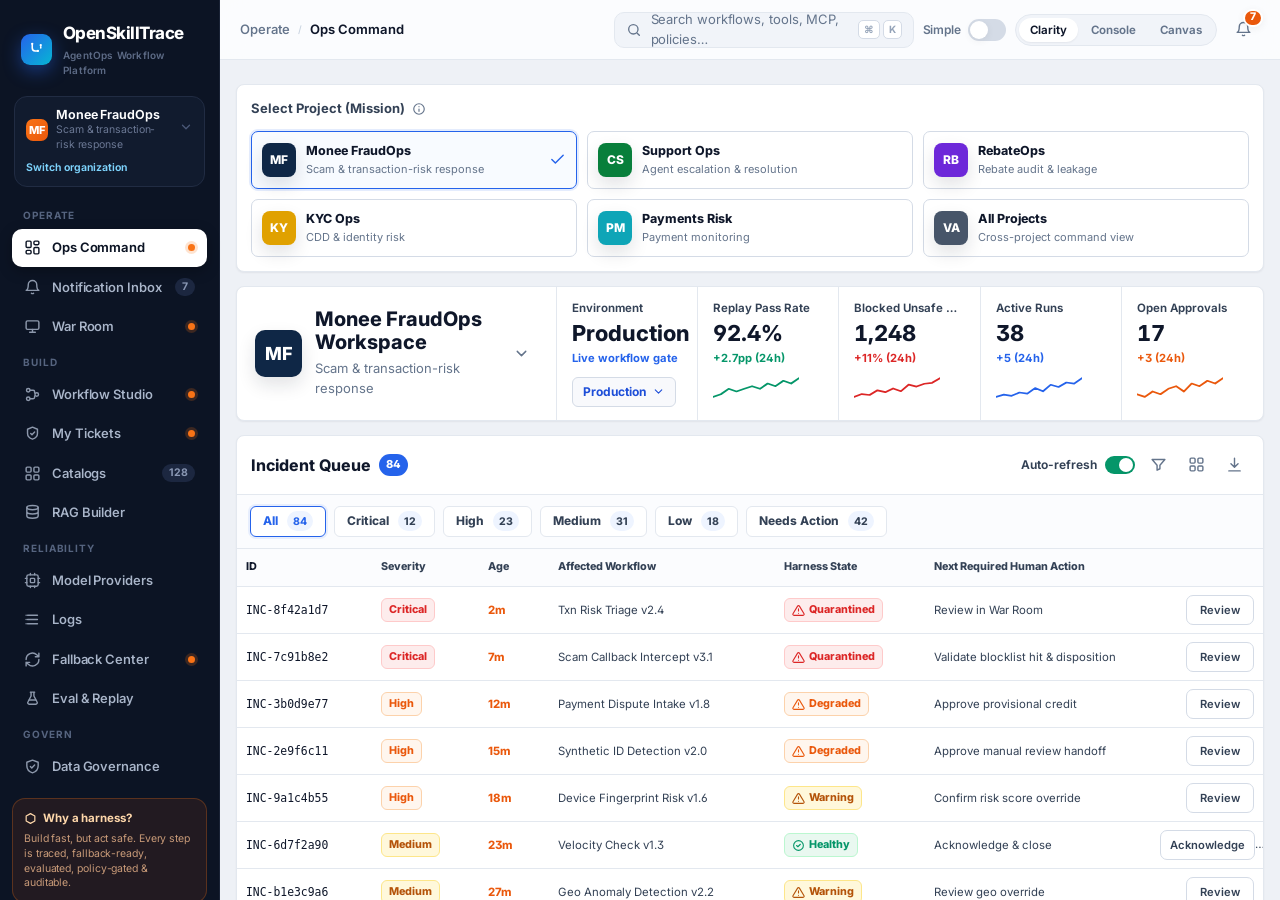
==== commit b551cc32: "war room" ====
--- a/index.html
+++ b/index.html
@@ -29,8 +29,8 @@
 
     <div class="ws">
       <div class="wsTop">
-        <span class="wsDot" id="workspaceBadge">A</span>
-        <span style="min-width:0"><b id="workspaceName">Acme Risk Platform</b><span id="workspaceSubtitle">Enterprise</span></span>
+        <span class="wsDot" id="workspaceBadge">M</span>
+        <span style="min-width:0"><b id="workspaceName">Monee FraudOps</b><span id="workspaceSubtitle">Scam &amp; transaction-risk response</span></span>
         <span class="chev"><svg width="14" height="14" viewBox="0 0 24 24" fill="none" stroke="currentColor" stroke-width="2.2" stroke-linecap="round" stroke-linejoin="round"><path d="m6 9 6 6 6-6"/></svg></span>
       </div>
       <button class="wsSwitch" type="button">Switch organization</button>
--- a/assets/app.css
+++ b/assets/app.css
@@ -137,10 +137,6 @@
 .switch::after{content:"";position:absolute;top:2px;left:2px;width:18px;height:18px;border-radius:50%;background:#fff;box-shadow:var(--sh-sm);transition:transform var(--fast)}
 body[data-mode="advanced"] .switch{background:var(--harness)}
 body[data-mode="advanced"] .switch::after{transform:translateX(16px)}
-@media(max-width:980px){
-  .topbar{padding:0 12px;gap:8px}
-  .modeToggle,.shellSwitch{display:none}
-}
 
 /* ========================= BUTTONS ========================= */
 .btn{
@@ -207,6 +203,89 @@
 .pill.harness{background:var(--harness-bg2);color:var(--harness-ink);border-color:transparent}
 .pill.live{background:var(--ok-bg);color:var(--ok);border-color:transparent}
 .pill.draft{background:var(--surface-4);color:var(--muted);border-color:transparent}
+
+/* ---- My Tickets ---- */
+.ticketsPage{max-width:1420px}
+.pagehead.compact{margin-bottom:14px}
+.ticketsShell{display:grid;grid-template-columns:360px 1fr;gap:14px;align-items:start}
+.ticketsList{background:var(--surface);border:1px solid var(--line);border-radius:var(--r-lg);box-shadow:var(--sh-sm);padding:10px;display:flex;flex-direction:column;gap:8px;min-height:560px}
+.ticketListHead{display:flex;align-items:center;justify-content:space-between;padding:4px 4px 8px}
+.ticketListHead b{font-size:13px;font-weight:760}
+.ticketListHead span{font-size:11.5px;color:var(--muted)}
+.ticketRow{border:1px solid var(--line);background:var(--surface-2);border-radius:var(--r);padding:10px;text-align:left;cursor:pointer;display:flex;flex-direction:column;gap:7px;color:var(--ink);transition:border-color var(--fast),background var(--fast),box-shadow var(--fast)}
+.ticketRow:hover{border-color:var(--line-3);background:var(--surface);box-shadow:var(--sh-xs)}
+.ticketRow.active{border-color:var(--brand-line);background:var(--brand-bg)}
+.ticketRowTop{display:flex;align-items:flex-start;gap:8px}
+.ticketRowTop b{font-size:12.5px;line-height:1.3;flex:1}
+.ticketMeta{display:flex;gap:8px;flex-wrap:wrap;color:var(--muted);font-size:11px}
+.ticketMeta span{display:inline-flex;align-items:center;gap:4px}
+.ticketMeta .ic{width:12px;height:12px}
+.ticketSub{font-size:11.5px;color:var(--ink-2);line-height:1.35}
+.ticketEmpty{height:100%;min-height:220px;display:flex;flex-direction:column;align-items:center;justify-content:center;text-align:center;gap:8px;color:var(--muted);padding:22px}
+.ticketEmpty .ic{width:28px;height:28px;color:var(--t-approval)}
+.ticketEmpty b{font-size:14px;color:var(--ink)}
+.ticketEmpty span{font-size:12px;line-height:1.45;max-width:360px}
+.ticketDetail{background:var(--surface);border:1px solid var(--line);border-radius:var(--r-lg);box-shadow:var(--sh-sm);padding:18px;display:flex;flex-direction:column;gap:14px;min-height:560px}
+.ticketDetailHead{display:flex;align-items:flex-start;gap:14px;border-bottom:1px solid var(--line);padding-bottom:14px}
+.ticketDetailHead>div{flex:1;min-width:0}
+.ticketDetailHead h1{font-size:22px}
+.ticketDetailHead p{margin-top:5px;color:var(--muted);font-size:13px}
+.ticketKpis{display:grid;grid-template-columns:repeat(5,minmax(0,1fr));gap:9px}
+.ticketKpis div,.ticketInfoGrid div{border:1px solid var(--line);border-radius:var(--r-sm);background:var(--surface-2);padding:9px 10px;min-width:0}
+.ticketKpis span,.ticketInfoGrid span{display:block;font-size:10px;font-weight:780;letter-spacing:.07em;text-transform:uppercase;color:var(--faint);margin-bottom:3px}
+.ticketKpis b,.ticketInfoGrid b{display:block;font-size:12.5px;color:var(--ink-2);overflow-wrap:anywhere}
+.ticketSection{display:flex;flex-direction:column;gap:9px}
+.ticketSection h3{font-size:14px}
+.classifierPanel{display:grid;grid-template-columns:1fr 1fr 1.25fr;gap:9px;align-items:stretch}
+.classifierScore{position:relative;overflow:hidden;border:1px solid var(--line);border-radius:var(--r-sm);background:var(--surface-2);padding:10px;min-height:78px;display:flex;flex-direction:column;justify-content:space-between}
+.classifierScore span{font-size:10px;font-weight:780;letter-spacing:.07em;text-transform:uppercase;color:var(--faint)}
+.classifierScore b{font-size:24px;color:var(--ink);line-height:1}
+.classifierScore i{position:absolute;left:0;right:auto;bottom:0;width:var(--p);height:4px;background:var(--brand);transition:width var(--med)}
+.classifierScore.coverage i{background:var(--ok)}
+.classifierDecision{border:1px solid var(--line);border-radius:var(--r-sm);background:var(--surface-2);padding:10px;display:flex;flex-direction:column;gap:8px}
+.classifierDecision p{font-size:12px;line-height:1.45;color:var(--ink-2)}
+.classifierFactors{display:grid;grid-template-columns:repeat(2,minmax(0,1fr));gap:8px}
+.classifierFactors div{border:1px solid var(--line);border-radius:var(--r-sm);background:var(--surface);padding:8px 9px}
+.classifierFactors b{display:block;font-size:12px;color:var(--ink)}
+.classifierFactors span{display:block;margin-top:3px;font-size:11.5px;line-height:1.4;color:var(--muted)}
+.ticketInfoGrid{display:grid;grid-template-columns:repeat(2,minmax(0,1fr));gap:9px}
+.ticketEvidenceGrid{display:grid;grid-template-columns:repeat(2,minmax(0,1fr));gap:8px}
+.ticketEvidence{border:1px solid var(--line);border-radius:var(--r-sm);background:var(--surface-2);overflow:hidden}
+.ticketEvidence summary{display:flex;align-items:center;justify-content:space-between;gap:10px;padding:10px;cursor:pointer;list-style:none}
+.ticketEvidence summary::-webkit-details-marker{display:none}
+.ticketEvidence summary span{display:flex;align-items:center;gap:7px;min-width:0}
+.ticketEvidence summary .ic{width:15px;height:15px;color:var(--brand);flex:none}
+.ticketEvidence summary b{font-size:12px;color:var(--ink);overflow:hidden;text-overflow:ellipsis;white-space:nowrap}
+.ticketEvidence summary em{font-style:normal;font-size:10.5px;font-weight:780;color:var(--ok)}
+.ticketEvidenceBody{border-top:1px solid var(--line);padding:10px;display:grid;grid-template-columns:1fr 1fr;gap:8px;background:var(--surface)}
+.ticketEvidenceBody p{grid-column:1/-1;font-size:11.5px;line-height:1.45;color:var(--ink-2)}
+.ticketEvidenceBody div{border:1px solid var(--line);border-radius:var(--r-xs);padding:7px;background:var(--surface-2)}
+.ticketEvidenceBody span{display:block;font-size:9.5px;font-weight:780;letter-spacing:.06em;text-transform:uppercase;color:var(--faint)}
+.ticketEvidenceBody b{display:block;margin-top:2px;font-size:11.5px;color:var(--ink-2)}
+.ticketRagList{display:grid;grid-template-columns:repeat(3,minmax(0,1fr));gap:8px}
+.ticketRag{border:1px solid var(--line);border-radius:var(--r-sm);background:var(--surface-2);padding:10px;display:flex;gap:8px;align-items:flex-start}
+.ticketRag>.ic{width:15px;height:15px;color:var(--t-rag);flex:none;margin-top:1px}
+.ticketRag b{display:block;font-size:12px;color:var(--ink)}
+.ticketRag small{display:block;margin-top:2px;font-size:10.5px;color:var(--muted)}
+.ticketRag p{margin-top:6px;font-size:11.5px;line-height:1.4;color:var(--ink-2)}
+.ticketEmpty.inline{min-height:120px;border:1px dashed var(--line);border-radius:var(--r-sm);background:var(--surface-2)}
+.ticketChecks{display:grid;grid-template-columns:repeat(2,minmax(0,1fr));gap:8px}
+.ticketCheck{display:grid;grid-template-columns:16px 1fr auto;align-items:center;gap:7px;border:1px solid var(--line);border-radius:var(--r-sm);background:var(--surface-2);padding:8px 9px;font-size:12px;color:var(--ink-2)}
+.ticketCheck .ic{width:14px;height:14px}
+.ticketCheck b{font-size:10px;text-transform:uppercase;color:var(--muted)}
+.ticketCheck.passed{border-color:#bbf7d0;background:#f0fdf4}
+.ticketCheck.passed b{color:#047857}
+.ticketCheck.review{border-color:var(--harness-line);background:var(--harness-bg)}
+.ticketCheck.review b{color:var(--harness-ink)}
+.ticketSection.policy{border:1px solid var(--harness-line);background:var(--harness-bg);border-radius:var(--r);padding:12px}
+.ticketSection.policy p{color:var(--harness-ink);font-size:12.5px;line-height:1.45}
+.ticketSection.learning{border:1px solid var(--brand-line);background:var(--brand-bg);border-radius:var(--r);padding:12px}
+.learningPanel{display:flex;flex-direction:column;gap:8px}
+.learningPanel p{font-size:12.5px;line-height:1.45;color:var(--ink-2)}
+.learningPanel small{font-size:11.5px;line-height:1.4;color:var(--brand-ink)}
+.ticketActions{display:flex;justify-content:flex-end;gap:9px;border-top:1px solid var(--line);padding-top:14px}
+.ticketActions .btn[disabled]{opacity:.55;cursor:not-allowed}
+@media (max-width:1100px){.ticketsShell{grid-template-columns:1fr}.ticketsList{min-height:0}.ticketKpis,.ticketChecks,.ticketInfoGrid,.classifierPanel,.classifierFactors,.ticketEvidenceGrid,.ticketRagList{grid-template-columns:1fr}}
 .chip{display:inline-flex;align-items:center;gap:6px;height:26px;padding:0 11px;border-radius:var(--pill);font-size:12px;font-weight:600;background:var(--surface);border:1px solid var(--line-2);color:var(--ink-2)}
 .tag{display:inline-flex;align-items:center;height:21px;padding:0 8px;border-radius:6px;font-size:11px;font-weight:650;background:var(--surface-3);color:var(--muted);border:1px solid var(--line)}
 
@@ -299,6 +378,36 @@
 .route .arr{color:var(--faint);flex:none}
 .route .arr svg{width:15px;height:15px;display:block}
 
+.fbEditor{display:flex;flex-direction:column;gap:12px}
+.fbEditor .field{margin-bottom:0}
+.fbEditorHead{display:flex;align-items:center;justify-content:space-between;gap:12px;padding-top:2px}
+.fbEditorHead b{display:block;font-size:13.5px}
+.fbEditorHead span{display:block;font-size:12px;color:var(--muted);margin-top:2px}
+.fbHopList{display:flex;flex-direction:column;gap:8px}
+.fbHopRow{
+  display:grid;grid-template-columns:34px minmax(180px,1fr) 160px auto;align-items:center;gap:9px;
+  padding:9px;border:1px solid var(--line);border-radius:var(--r);background:var(--surface-2)
+}
+.fbPriority{
+  width:26px;height:26px;border-radius:8px;background:var(--brand);color:#fff;
+  display:grid;place-items:center;font-size:11px;font-weight:800
+}
+.fbHopActions{display:flex;align-items:center;gap:3px}
+.fbHopActions .iconbtn{width:30px;height:30px;border-color:var(--line);background:var(--surface)}
+.fbHopActions .iconbtn:disabled{opacity:.36;cursor:not-allowed}
+.fbHopActions [data-act="fb-hop-up"] .ic{transform:rotate(180deg)}
+.fbPreview{
+  display:flex;align-items:center;gap:12px;min-height:48px;padding:11px 12px;
+  border:1px dashed var(--line-2);border-radius:var(--r);background:var(--surface)
+}
+.fbPreview>span{font-size:11px;font-weight:750;text-transform:uppercase;letter-spacing:.06em;color:var(--faint);flex:none}
+@media(max-width:720px){
+  .fbEditorHead{align-items:flex-start;flex-direction:column}
+  .fbHopRow{grid-template-columns:30px minmax(0,1fr)}
+  .fbHopRow .select,.fbHopActions{grid-column:2}
+  .fbPreview{align-items:flex-start;flex-direction:column}
+}
+
 /* progress */
 .bar{height:7px;border-radius:var(--pill);background:var(--surface-4);overflow:hidden}
 .bar>i{display:block;height:100%;border-radius:var(--pill);background:var(--grad)}
@@ -310,6 +419,76 @@
 .kv:last-child{border-bottom:0}
 .kv .k{font-size:12.5px;color:var(--muted);font-weight:550}
 .kv .v{font-size:12.5px;color:var(--ink);font-weight:620;text-align:right}
+
+/* provider settings */
+.providerFacts{
+  display:grid;grid-template-columns:1fr;gap:6px;padding:10px 11px;border:1px solid var(--line);
+  border-radius:var(--r-sm);background:var(--surface-2);min-height:78px
+}
+.providerFacts span{display:block;min-width:0;font-size:11.5px;color:var(--muted);line-height:1.35;word-break:break-word}
+.providerFacts b{display:block;font-size:10px;text-transform:uppercase;letter-spacing:.06em;color:var(--faint);margin-bottom:2px}
+.providerConfig{display:flex;flex-direction:column;gap:1px}
+.modelTypeList{display:flex;flex-direction:column;gap:10px}
+.modelTypeOption{
+  position:relative;display:flex;align-items:center;gap:12px;min-height:48px;padding:12px 14px;
+  border:1px solid var(--line);border-radius:var(--r-sm);background:var(--surface);color:var(--ink);
+  font-size:14px;font-weight:620;cursor:pointer;transition:border-color var(--fast),box-shadow var(--fast),background var(--fast)
+}
+.modelTypeOption input{position:absolute;opacity:0;pointer-events:none}
+.modelTypeOption .radioDot{width:18px;height:18px;border-radius:50%;border:2px solid var(--ghost);display:grid;place-items:center;flex:none}
+.modelTypeOption .radioDot::after{content:"";width:8px;height:8px;border-radius:50%;background:transparent}
+.modelTypeOption:hover{border-color:var(--line-3);background:var(--surface-2)}
+.modelTypeOption:has(input:checked){border-color:var(--brand);box-shadow:0 0 0 3px rgba(37,99,235,.12);background:#fff}
+.modelTypeOption:has(input:checked) .radioDot{border-color:var(--brand);background:var(--brand)}
+.modelTypeOption:has(input:checked) .radioDot::after{background:#fff}
+.providerConfigMeta{
+  display:flex;align-items:center;justify-content:space-between;gap:14px;margin:0 0 5px;
+  color:var(--muted);font-size:11.5px;line-height:1.4
+}
+.providerConfigMeta span{text-align:right}
+.providerDocs{
+  display:inline-flex;align-items:center;gap:6px;width:max-content;color:var(--brand);font-weight:650;
+  font-size:13px;text-decoration:none;margin-top:2px
+}
+.providerDocs .ic{width:14px;height:14px}
+.providerDocs:hover{text-decoration:underline}
+@media(max-width:760px){
+  .providerConfigMeta{align-items:flex-start;flex-direction:column;gap:5px}
+  .providerConfigMeta span{text-align:left}
+}
+
+/* production RAG */
+.ragSearchBar{display:grid;grid-template-columns:minmax(0,1fr) 112px auto;gap:9px;align-items:center;margin-bottom:12px}
+.ragSource .rmain span{display:block;line-height:1.45}
+.ragError{color:var(--harness-ink)!important;margin-top:2px}
+.ragEmpty{
+  display:flex;flex-direction:column;align-items:center;text-align:center;gap:7px;
+  padding:30px 18px;border:1px dashed var(--line-2);border-radius:var(--r);background:var(--surface-2);
+  color:var(--muted)
+}
+.ragEmpty.small{padding:20px 16px;margin-top:10px}
+.ragEmpty .ic{width:22px;height:22px;color:var(--faint)}
+.ragEmpty b{font-size:13px;color:var(--ink)}
+.ragEmpty span{font-size:12px}
+.ragResult{
+  border:1px solid var(--line);border-radius:var(--r);background:var(--surface);padding:13px 14px;margin-top:10px;
+  box-shadow:var(--sh-xs)
+}
+.ragResultTop{display:flex;align-items:center;justify-content:space-between;gap:10px;margin-bottom:8px}
+.ragResultTop b{font-size:13.5px;font-weight:680}
+.ragResult p{font-size:12.5px;line-height:1.55;color:var(--ink-2);margin:0 0 10px}
+.ragCitation{display:flex;align-items:center;gap:7px;flex-wrap:wrap;font-size:11.5px;color:var(--muted)}
+.ragCitation code{
+  border:1px solid var(--brand-line);background:var(--brand-bg);color:var(--brand-ink);
+  border-radius:6px;padding:2px 6px;font-size:11px;font-weight:750
+}
+.ragEvalMetrics{display:grid;grid-template-columns:repeat(3,1fr);gap:8px;margin-bottom:8px}
+.ragEvalMetrics div{border:1px solid var(--line);border-radius:var(--r-sm);padding:9px 10px;background:var(--surface-2)}
+.ragEvalMetrics span{display:block;font-size:10.5px;text-transform:uppercase;letter-spacing:.06em;color:var(--faint);margin-bottom:3px}
+.ragEvalMetrics b{font-size:16px;color:var(--ink)}
+@media(max-width:860px){
+  .ragSearchBar{grid-template-columns:1fr}
+}
 
 /* ========================= OPS COMMAND ========================= */
 .page:has(.opsCommand){padding:24px 16px 40px}
--- a/assets/studio.css
+++ b/assets/studio.css
@@ -35,16 +35,28 @@
 .gpanel.collapsed .gpBody,.gpanel.collapsed .gpHd .pt small{display:none}
 .gpanel.collapsed .gpHd{border-bottom:0}
 
-/* top toolbar (floating) */
-.gtoolbar{position:absolute;top:14px;left:50%;transform:translateX(-50%);z-index:16;display:flex;align-items:center;gap:9px;background:rgba(255,255,255,.86);backdrop-filter:saturate(160%) blur(12px);border:1px solid var(--line-2);border-radius:var(--pill);box-shadow:var(--sh);padding:7px 9px 7px 14px}
-.gtoolbar .tName{display:flex;align-items:center;gap:9px;min-width:0;padding-right:4px;border-right:1px solid var(--line);margin-right:2px}
-.gtoolbar .tName .tIco{width:26px;height:26px;border-radius:8px;background:var(--grad-harness);color:#fff;display:grid;place-items:center;flex:none}
-.gtoolbar .tName b{font-size:13px;font-weight:680;white-space:nowrap}
-.gtoolbar .tName small{font-size:10.5px;color:var(--muted);white-space:nowrap}
-.gtoolbar .tSpace{width:1px}
+/* top toolbar (floating command ribbon) */
+.gtoolbar{position:absolute;top:14px;left:14px;right:24px;z-index:16;display:flex;align-items:center;gap:10px;min-width:0;background:rgba(255,255,255,.92);backdrop-filter:saturate(160%) blur(14px);border:1px solid rgba(203,213,225,.9);border-radius:24px;box-shadow:0 18px 48px rgba(15,23,42,.13);padding:8px;overflow:hidden}
+.workflowIdentity{display:flex;align-items:center;gap:10px;min-width:150px;max-width:330px;flex:1 1 260px;padding:7px 13px 7px 9px;border-radius:18px;background:linear-gradient(180deg,#fff,rgba(248,250,252,.86));border:1px solid var(--line);box-shadow:var(--sh-xs)}
+.workflowIdentity .tIco{width:34px;height:34px;border-radius:12px;background:var(--grad-harness);color:#fff;display:grid;place-items:center;flex:none;box-shadow:0 8px 18px rgba(234,88,12,.25)}
+.workflowIdentity .tIco + div{min-width:0}
+.workflowIdentity b,.workflowIdentity small{display:block;overflow:hidden;text-overflow:ellipsis;white-space:nowrap}
+.workflowIdentity b{font-size:13.5px;font-weight:760;letter-spacing:-.02em}
+.workflowIdentity small{font-size:10.5px;color:var(--muted);font-weight:580}
+.workflowPicker{display:flex;align-items:center;gap:8px;min-width:180px;flex:0 1 300px;height:42px;padding:4px 6px 4px 12px;border:1px solid var(--brand-line);background:var(--brand-bg);border-radius:18px;color:var(--brand-ink)}
+.workflowPicker>span{font-size:10px;font-weight:800;text-transform:uppercase;letter-spacing:.08em;flex:none}
+.workflowSelect{min-width:0;width:100%;height:32px;border:0;border-radius:13px;background:#fff;padding:0 30px 0 11px;color:var(--ink);font-size:12.5px;font-weight:700;outline:none;text-overflow:ellipsis;box-shadow:inset 0 0 0 1px rgba(203,213,225,.86)}
+.workflowSelect:focus{border-color:var(--brand);box-shadow:0 0 0 3px rgba(37,99,235,.13)}
+.toolbarGroup{display:flex;align-items:center;gap:4px;min-width:max-content;flex:0 0 auto;height:42px;padding:5px;border:1px solid var(--line);border-radius:18px;background:rgba(248,250,252,.9)}
+.toolbarGroup.run{background:linear-gradient(180deg,#fff8f2,#fff);border-color:var(--harness-line);flex:none}
+.toolbarGroup .btn{height:32px;border-radius:13px}
+.toolbarGroup .btn.danger{color:#b91c1c}
+.toolbarGroup.manage .btn,.toolbarGroup.quality .btn{width:34px;padding:0;justify-content:center;font-size:0;gap:0;overflow:hidden}
+.toolbarGroup.manage .btn .ic,.toolbarGroup.quality .btn .ic{width:15px;height:15px}
+.publishBtn{background:var(--grad-harness)!important;box-shadow:0 8px 18px rgba(234,88,12,.24)!important}
 
 /* harness overlay toggle */
-.hToggleBtn{display:inline-flex;align-items:center;gap:7px;height:34px;padding:0 12px;border-radius:var(--pill);border:1px solid var(--harness-line);background:var(--harness-bg);color:var(--harness-ink);font-size:12px;font-weight:660;cursor:pointer;transition:all var(--fast)}
+.hToggleBtn{display:inline-flex;align-items:center;gap:7px;height:32px;padding:0 10px;border-radius:13px;border:1px solid var(--harness-line);background:var(--harness-bg);color:var(--harness-ink);font-size:12px;font-weight:720;cursor:pointer;transition:all var(--fast)}
 .hToggleBtn .ic{width:14px;height:14px}
 .hToggleBtn .sw{width:30px;height:17px;border-radius:var(--pill);background:var(--harness);position:relative;flex:none;transition:background var(--fast)}
 .hToggleBtn .sw::after{content:"";position:absolute;top:2px;left:2px;width:13px;height:13px;border-radius:50%;background:#fff;transition:transform var(--fast)}
@@ -52,6 +64,17 @@
 .hToggleBtn.off{background:var(--surface);border-color:var(--line-2);color:var(--muted)}
 .hToggleBtn.off .sw{background:var(--line-2)}
 .hToggleBtn.off .sw::after{transform:none}
+@media(max-width:1440px){
+  .workflowIdentity{max-width:250px;flex-basis:220px}
+  .workflowPicker{min-width:170px;flex-basis:220px}
+}
+@media(max-width:1080px){
+  .workflowIdentity{min-width:118px;flex-basis:150px}
+  .workflowPicker>span{display:none}
+  .workflowPicker{min-width:150px;flex-basis:180px;padding-left:6px}
+  .hToggleBtn{font-size:0;gap:0}
+  .hToggleBtn .ic{margin-right:6px}
+}
 
 /* zoom controls */
 .gzoom{position:absolute;right:16px;bottom:16px;z-index:15;display:flex;align-items:center;gap:3px;background:var(--surface);border:1px solid var(--line-2);border-radius:var(--pill);box-shadow:var(--sh);padding:4px}
@@ -204,6 +227,13 @@
 .hmatrix .hk{font-size:12px;color:var(--harness-ink);font-weight:600;display:flex;align-items:center;gap:7px}
 .hmatrix .hk .ic{width:14px;height:14px}
 .hmatrix .hv{font-size:11px;font-weight:680;color:var(--harness-ink);background:var(--surface);border:1px solid var(--harness-line);border-radius:var(--pill);padding:3px 9px;white-space:nowrap}
+.inspRoute{border:1px solid var(--line);border-radius:var(--r-sm);background:var(--surface-2);padding:9px;margin-top:9px;display:flex;flex-direction:column;gap:8px}
+.inspRoute b{display:block;font-size:12px;color:var(--ink)}
+.inspRoute span{display:block;font-size:10.5px;color:var(--muted);line-height:1.35}
+.inspRoute .route{background:var(--surface);border:1px solid var(--line);padding:7px;overflow:auto}
+.inspRoute .hop{white-space:nowrap}
+.inspActions{display:flex;gap:7px;flex-wrap:wrap;margin-top:10px}
+.inspActions .btn{height:30px}
 .promptBox{font-family:'JetBrains Mono',monospace;background:#0c1424;color:#bcd0f5;border-radius:var(--r-sm);padding:11px;font-size:11px;line-height:1.5;white-space:pre-wrap}
 .capRow{display:flex;align-items:center;gap:8px;padding:7px 9px;border:1px solid var(--line);border-radius:var(--r-sm);margin-bottom:6px;font-size:11.5px}
 .capRow .cd{width:8px;height:8px;border-radius:50%;flex:none}
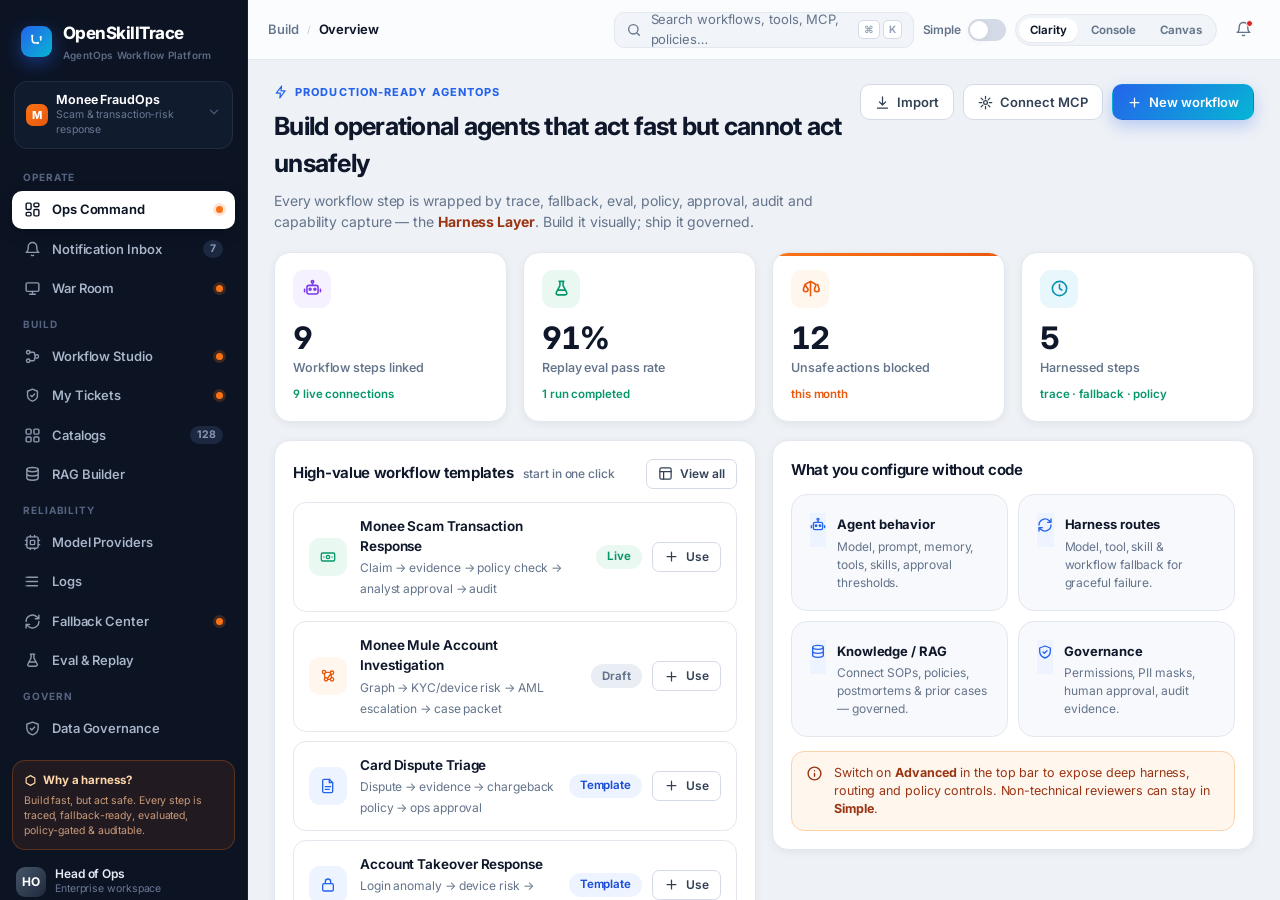
==== commit f97f3ff8: "debug" ====
--- a/index.html
+++ b/index.html
@@ -9,14 +9,21 @@
 <link href="https://fonts.googleapis.com/css2?family=Inter:wght@400;500;600;700;800&family=JetBrains+Mono:wght@400;500;600&display=swap" rel="stylesheet">
 <link rel="stylesheet" href="assets/app.css">
 <link rel="stylesheet" href="assets/studio.css">
-<link rel="stylesheet" href="assets/warroom.css">
 </head>
 <body data-shell="clarity" data-mode="simple">
 
-<div class="mobileWarn">
-  <div style="width:54px;height:54px;border-radius:16px;background:var(--grad);"></div>
-  <h2 style="font-size:18px">OpenSkillTrace is a desktop workspace</h2>
-  <p style="color:var(--muted);max-width:320px">This enterprise wireframe is designed for wide screens. Please open it on a desktop or widen your window.</p>
+<div class="mobileWarn" role="note" aria-label="Compact screen guidance">
+  <div class="mobileWarnCard">
+    <div class="mobileWarnIcon"></div>
+    <div class="mobileWarnText">
+      <h2>Compact screen mode</h2>
+      <p>Workflow Studio is still available here. The sidebar is hidden on narrow screens, so use the quick actions below.</p>
+    </div>
+    <div class="mobileWarnActions">
+      <button class="btn sm primary" data-go="studio">Open Studio</button>
+      <button class="btn sm" data-go="overview">Overview</button>
+    </div>
+  </div>
 </div>
 
 <div class="app">
@@ -29,11 +36,10 @@
 
     <div class="ws">
       <div class="wsTop">
-        <span class="wsDot" id="workspaceBadge">M</span>
-        <span style="min-width:0"><b id="workspaceName">Monee FraudOps</b><span id="workspaceSubtitle">Scam &amp; transaction-risk response</span></span>
+        <span class="wsDot">M</span>
+        <span style="min-width:0"><b>Monee FraudOps</b><span>Scam &amp; transaction-risk response</span></span>
         <span class="chev"><svg width="14" height="14" viewBox="0 0 24 24" fill="none" stroke="currentColor" stroke-width="2.2" stroke-linecap="round" stroke-linejoin="round"><path d="m6 9 6 6 6-6"/></svg></span>
       </div>
-      <button class="wsSwitch" type="button">Switch organization</button>
     </div>
 
     <div id="navMount"></div>
@@ -54,6 +60,12 @@
   <main class="main">
     <header class="topbar">
       <div class="crumbs" id="crumb"></div>
+      <div class="mobileQuickNav" aria-label="Quick navigation">
+        <button class="btn sm" data-view="overview">Overview</button>
+        <button class="btn sm" data-view="studio">Studio</button>
+        <button class="btn sm" data-view="tickets">Tickets</button>
+        <button class="btn sm" data-view="rag">RAG</button>
+      </div>
       <div class="topActions">
         <div class="search" style="width:300px;flex:none">
           <svg class="ic" width="15" height="15" viewBox="0 0 24 24" fill="none" stroke="currentColor" stroke-width="2" stroke-linecap="round"><circle cx="11" cy="11" r="7"/><path d="m20 20-3.2-3.2"/></svg>
@@ -69,8 +81,7 @@
           <button data-shell="console">Console</button>
           <button data-shell="canvas">Canvas</button>
         </div>
-        <button class="iconbtn topBell" style="position:relative" data-view="notifications" aria-label="Open Notification Inbox">
-          <span class="topCount" data-notification-count>7</span>
+        <button class="iconbtn" style="position:relative"><span class="nip"></span>
           <svg class="ic" viewBox="0 0 24 24" fill="none" stroke="currentColor" stroke-width="2" stroke-linecap="round" stroke-linejoin="round"><path d="M18 8a6 6 0 0 0-12 0c0 7-3 8-3 8h18s-3-1-3-8"/><path d="M10.5 20a2 2 0 0 0 3 0"/></svg>
         </button>
       </div>
@@ -89,8 +100,6 @@
 <script src="assets/data.js"></script>
 <script src="assets/views-build.js"></script>
 <script src="assets/views-reliability.js"></script>
-<script src="assets/views-warroom.js"></script>
-<script src="assets/views-notifications.js"></script>
 <script src="assets/studio.js"></script>
 <script src="assets/app.js"></script>
 </body>
--- a/assets/app.css
+++ b/assets/app.css
@@ -61,7 +61,6 @@
 
 /* ========================= APP SHELL ========================= */
 .app{display:grid;grid-template-columns:var(--sb) 1fr;height:100vh;overflow:hidden}
-.app:has(.opsCommand){grid-template-columns:220px 1fr}
 
 /* ---- Sidebar ---- */
 .sidebar{
@@ -79,8 +78,6 @@
 .ws b{color:#fff;font-size:12.5px;font-weight:650;display:block;line-height:1.2}
 .ws span{font-size:10.5px;color:#6b7894}
 .ws .chev{margin-left:auto;color:#4a5878}
-.wsSwitch{margin-top:8px;border:0;background:transparent;color:#7dd3fc;font-size:10.5px;font-weight:650;padding:0;cursor:pointer}
-.wsSwitch:hover{color:#e0f2fe}
 .navGroup{margin-top:9px}
 .navGroup>.lbl{font-size:10px;font-weight:700;letter-spacing:.09em;text-transform:uppercase;color:#56647f;padding:0 11px 6px}
 .nav{display:flex;flex-direction:column;gap:2px}
@@ -115,6 +112,9 @@
 .crumbs{display:flex;align-items:center;gap:8px;font-size:13px;color:var(--muted);font-weight:550;white-space:nowrap;flex:none}
 .crumbs .sep{color:var(--ghost);font-size:10px}
 .crumbs b{color:var(--ink);font-weight:640}
+.mobileQuickNav{display:none;align-items:center;gap:6px;flex-wrap:wrap}
+.mobileQuickNav .btn{background:var(--surface-3)}
+.mobileQuickNav .btn.active{background:var(--grad);border-color:transparent;color:#fff}
 .search{
   height:36px;flex:1;max-width:440px;background:var(--surface-3);border:1px solid var(--line);
   border-radius:var(--r-sm);display:flex;align-items:center;gap:9px;padding:0 11px;color:var(--muted);
@@ -161,8 +161,6 @@
 .iconbtn:hover{background:var(--surface-3);color:var(--ink)}
 .iconbtn .ic{width:17px;height:17px}
 .iconbtn .nip{position:absolute;top:6px;right:6px;width:7px;height:7px;border-radius:50%;background:var(--danger);border:1.5px solid var(--surface)}
-.topBell .topCount{position:absolute;top:-5px;right:-4px;min-width:18px;height:18px;padding:0 5px;border-radius:var(--pill);display:grid;place-items:center;background:var(--harness);color:#fff;border:2px solid var(--surface);font-size:10.5px;font-weight:800;line-height:1;box-shadow:var(--sh-sm)}
-.topBell .topCount[hidden]{display:none}
 
 /* ========================= PRIMITIVES ========================= */
 .page{height:calc(100vh - var(--tb));overflow:auto;padding:24px 26px 40px}
@@ -203,6 +201,57 @@
 .pill.harness{background:var(--harness-bg2);color:var(--harness-ink);border-color:transparent}
 .pill.live{background:var(--ok-bg);color:var(--ok);border-color:transparent}
 .pill.draft{background:var(--surface-4);color:var(--muted);border-color:transparent}
+
+/* ---- Workflow templates ---- */
+.templatesPage{max-width:1440px}
+.templateHero{
+  position:relative;overflow:hidden;display:grid;grid-template-columns:minmax(0,1fr) 330px;gap:20px;
+  padding:28px;border:1px solid var(--line);border-radius:28px;background:
+    radial-gradient(circle at 8% 4%,rgba(37,99,235,.13),transparent 34%),
+    radial-gradient(circle at 92% 8%,rgba(249,115,22,.16),transparent 30%),
+    linear-gradient(135deg,#ffffff,#f8fafc 56%,#fff7ed);
+  box-shadow:var(--sh-sm);margin-bottom:18px
+}
+.templateHero h1{font-size:32px;line-height:1.05;letter-spacing:-.045em;max-width:760px}
+.templateHero p{margin-top:10px;color:var(--muted);font-size:14px;line-height:1.55;max-width:760px}
+.templateHeroPanel{display:flex;flex-direction:column;gap:8px;align-self:stretch;padding:18px;border:1px solid rgba(255,255,255,.68);border-radius:22px;background:rgba(255,255,255,.74);box-shadow:var(--sh);backdrop-filter:blur(10px)}
+.templateHeroPanel span{font-size:10px;font-weight:800;letter-spacing:.08em;text-transform:uppercase;color:var(--faint)}
+.templateHeroPanel b{font-size:18px;line-height:1.2;color:var(--ink)}
+.templateHeroPanel small{font-size:12px;color:var(--muted);margin-bottom:auto}
+.templateWorkbench{display:grid;grid-template-columns:minmax(0,1fr) 320px;gap:18px;align-items:start}
+.templateShelf,.templateGuide{background:var(--surface);border:1px solid var(--line);border-radius:var(--r-xl);box-shadow:var(--sh-sm);padding:18px}
+.templateGrid{display:grid;grid-template-columns:repeat(2,minmax(0,1fr));gap:14px}
+.templateCard{display:flex;flex-direction:column;gap:12px;min-height:300px;padding:18px;border:1px solid var(--line);border-radius:22px;background:linear-gradient(180deg,#fff,var(--surface-2));box-shadow:var(--sh-xs);transition:transform var(--fast),box-shadow var(--fast),border-color var(--fast)}
+.templateCard:hover{transform:translateY(-2px);box-shadow:var(--sh);border-color:var(--line-2)}
+.templateCardTop{display:flex;align-items:center;justify-content:space-between;gap:10px}
+.templateMark{width:44px;height:44px;border-radius:15px;display:grid;place-items:center}
+.templateMark .ic{width:21px;height:21px}
+.templateCard h2{font-size:18px;line-height:1.2;letter-spacing:-.025em}
+.templateCard p{color:var(--ink-2);font-size:13px;line-height:1.45}
+.templateSteps{display:flex;align-items:center;gap:7px;flex-wrap:wrap;padding:11px;border:1px dashed var(--line-2);border-radius:15px;background:#fff}
+.templateSteps span{display:inline-flex;align-items:center;gap:7px;font-size:11px;color:var(--muted);font-weight:650}
+.templateSteps span .ic{width:12px;height:12px;color:var(--faint)}
+.templateSteps b{color:var(--ink-2);font-weight:700}
+.templateMeta{display:grid;grid-template-columns:1fr 1fr;gap:7px;margin-top:auto}
+.templateMeta span{display:flex;align-items:center;gap:6px;padding:8px 9px;border:1px solid var(--line);border-radius:12px;background:var(--surface);font-size:11px;font-weight:660;color:var(--muted);line-height:1.25}
+.templateMeta .ic{width:13px;height:13px;color:var(--harness)}
+.templateActions{display:flex;gap:8px}
+.templateActions .btn{flex:1;justify-content:center}
+.templateGuide{position:sticky;top:18px}
+.templateGuideRow{display:flex;gap:10px;padding:12px 0;border-bottom:1px dashed var(--line)}
+.templateGuideRow:last-child{border-bottom:0}
+.templateGuideRow .rico{width:36px;height:36px;border-radius:12px}
+.templateGuideRow b{display:block;font-size:13px}
+.templateGuideRow span{display:block;margin-top:2px;font-size:12px;line-height:1.4;color:var(--muted)}
+@media(max-width:1180px){
+  .templateHero,.templateWorkbench{grid-template-columns:1fr}
+  .templateGuide{position:static}
+}
+@media(max-width:820px){
+  .templateGrid{grid-template-columns:1fr}
+  .templateHero{padding:22px}
+  .templateHero h1{font-size:27px}
+}
 
 /* ---- My Tickets ---- */
 .ticketsPage{max-width:1420px}
@@ -408,6 +457,16 @@
   .fbPreview{align-items:flex-start;flex-direction:column}
 }
 
+@media(max-width:900px){
+  .topbar{align-items:flex-start;flex-wrap:wrap;padding:10px 14px;height:auto;min-height:var(--tb)}
+  .crumbs{width:100%;white-space:normal}
+  .mobileQuickNav{display:flex;width:100%;order:2}
+  .topActions{width:100%;order:3;flex-wrap:wrap;justify-content:flex-start;margin-left:0}
+  .topActions .search{width:100%!important;max-width:none;order:3}
+  .shellSwitch{order:2}
+  .modeToggle{order:1}
+}
+
 /* progress */
 .bar{height:7px;border-radius:var(--pill);background:var(--surface-4);overflow:hidden}
 .bar>i{display:block;height:100%;border-radius:var(--pill);background:var(--grad)}
@@ -489,269 +548,3 @@
 @media(max-width:860px){
   .ragSearchBar{grid-template-columns:1fr}
 }
-
-/* ========================= OPS COMMAND ========================= */
-.page:has(.opsCommand){padding:24px 16px 40px}
-.opsCommand{max-width:1540px;margin:0 auto;display:flex;flex-direction:column;gap:14px;color:var(--ink);letter-spacing:0}
-.opsMissionBar{background:var(--surface);border:1px solid var(--line);border-radius:8px;padding:14px;box-shadow:var(--sh-xs)}
-.opsMissionTitle{display:flex;align-items:center;gap:7px;color:var(--ink-2);font-size:13px;font-weight:700;margin-bottom:12px}
-.opsMissionTitle .ic{width:14px;height:14px;color:var(--muted)}
-.opsProjectGrid{display:grid;grid-template-columns:1.25fr 1fr 1fr 1fr 1fr .9fr;gap:10px}
-.opsProject{min-width:0;height:58px;border:1px solid var(--line-2);border-radius:7px;background:#fff;display:flex;align-items:center;gap:10px;padding:10px;text-align:left;cursor:pointer;transition:border-color var(--fast),box-shadow var(--fast),background var(--fast)}
-.opsProject:hover{border-color:var(--brand-line);background:#fbfdff}
-.opsProject.active{border-color:var(--brand);box-shadow:0 0 0 2px rgba(37,99,235,.12);background:#f8fbff}
-.opsProject span:not(.opsAvatar){min-width:0;display:block}
-.opsProject b{display:block;font-size:12.5px;font-weight:760;line-height:1.2;white-space:nowrap;overflow:hidden;text-overflow:ellipsis;color:var(--ink)}
-.opsProject small{display:block;margin-top:4px;font-size:11px;color:var(--muted);white-space:nowrap;overflow:hidden;text-overflow:ellipsis}
-.opsProject>i{margin-left:auto;color:var(--brand);display:grid;place-items:center}
-.opsProject>i .ic{width:17px;height:17px}
-.opsAvatar{width:34px;height:34px;border-radius:8px;display:grid;place-items:center;flex:none;background:#0f2746;color:#fff;font-size:12px;font-weight:800;box-shadow:0 8px 18px rgba(15,23,42,.12)}
-.opsAvatar.big{width:47px;height:47px;border-radius:10px;font-size:18px}
-.opsAvatar[data-tone="support"]{background:#087f3b}
-.opsAvatar[data-tone="rebate"]{background:#6d28d9}
-.opsAvatar[data-tone="kyc"]{background:#e0a100}
-.opsAvatar[data-tone="payments"]{background:#0ea5b7}
-.opsAvatar[data-tone="all"]{background:#475569}
-.opsProjectHeader{display:grid;grid-template-columns:minmax(320px,1.05fr) minmax(0,2.8fr);align-items:stretch;background:var(--surface);border:1px solid var(--line);border-radius:8px;box-shadow:var(--sh-xs);overflow:hidden}
-.opsSelected{display:flex;align-items:center;gap:13px;padding:17px 18px;border-right:1px solid var(--line)}
-.opsSelected h1{font-size:20px;font-weight:760;line-height:1.15;letter-spacing:0}
-.opsSelected p{font-size:13px;color:var(--muted);margin-top:5px}
-.opsSelected .iconbtn{margin-left:auto;flex:none}
-.opsMetrics{display:grid;grid-template-columns:repeat(5,minmax(0,1fr))}
-.opsMetric{min-width:0;padding:13px 15px;border-right:1px solid var(--line);position:relative}
-.opsMetric:last-child{border-right:0}
-.opsMetric span{display:block;font-size:11.5px;font-weight:650;color:var(--ink-2);white-space:nowrap;overflow:hidden;text-overflow:ellipsis}
-.opsMetric b{display:block;margin-top:5px;font-size:22px;line-height:1.05;font-weight:760;color:var(--ink);letter-spacing:0}
-.opsMetric em{display:block;margin-top:5px;font-style:normal;font-size:11.2px;font-weight:700;color:var(--ok)}
-.opsMetric[data-tone="danger"] em{color:var(--danger)}
-.opsMetric[data-tone="harness"] em{color:var(--harness)}
-.opsMetric[data-tone="info"] em{color:var(--brand)}
-.opsEnv{height:30px;margin-top:10px;border:1px solid var(--line-2);background:var(--surface-2);border-radius:6px;color:var(--brand-ink);font-size:12px;font-weight:700;padding:0 10px;display:inline-flex;align-items:center;gap:6px}
-.opsEnv .ic{width:13px;height:13px}
-.opsSpark{width:86px;height:25px;margin-top:8px;display:block;color:var(--brand)}
-.opsSpark polyline{fill:none;stroke:currentColor;stroke-width:2.2;stroke-linecap:round;stroke-linejoin:round}
-.opsSpark.ok{color:var(--ok)}
-.opsSpark.warn{color:var(--warn)}
-.opsSpark.danger{color:var(--danger)}
-.opsSpark.harness{color:var(--harness)}
-.opsDashboardGrid{display:grid;grid-template-columns:minmax(0,1fr) 360px;gap:12px;align-items:start}
-.opsPanel{background:var(--surface);border:1px solid var(--line);border-radius:8px;box-shadow:var(--sh-xs);overflow:hidden}
-.opsPanelHead{min-height:58px;padding:14px;display:flex;align-items:center;justify-content:space-between;gap:12px;border-bottom:1px solid var(--line)}
-.opsPanelHead.tight{min-height:48px;padding:12px 13px}
-.opsPanelHead h2{font-size:16px;font-weight:760;letter-spacing:0;display:flex;align-items:center;gap:8px}
-.opsPanelHead h2 span{height:22px;min-width:24px;border-radius:999px;background:var(--brand);color:#fff;display:inline-grid;place-items:center;padding:0 7px;font-size:11px;font-weight:800}
-.opsPanelTools{display:flex;align-items:center;gap:8px;color:var(--ink-2);font-size:12px;font-weight:650}
-.opsPanelTools .iconbtn{width:30px;height:30px}
-.opsToggle{width:30px;height:18px;border:0;border-radius:999px;background:var(--line-2);position:relative;cursor:pointer}
-.opsToggle::after{content:"";position:absolute;top:2px;left:2px;width:14px;height:14px;border-radius:50%;background:#fff;box-shadow:var(--sh-xs)}
-.opsToggle.on{background:var(--ok)}
-.opsToggle.on::after{left:14px}
-.opsFilters{display:flex;gap:8px;flex-wrap:wrap;padding:11px 13px;border-bottom:1px solid var(--line);background:#fbfcfe}
-.opsFilters button{height:31px;border:1px solid var(--line);border-radius:6px;background:#fff;color:var(--ink-2);font-size:12px;font-weight:760;padding:0 12px;cursor:pointer}
-.opsFilters button.active{border-color:var(--brand);color:var(--brand);box-shadow:0 0 0 2px rgba(37,99,235,.09)}
-.opsFilters button span{margin-left:6px;display:inline-flex;align-items:center;height:20px;padding:0 6px;border-radius:999px;background:var(--brand-bg);font-size:10.5px}
-.opsTableWrap{overflow:auto}
-.opsTable{width:100%;border-collapse:collapse;table-layout:fixed}
-.opsTable th{height:38px;text-align:left;padding:0 9px;background:#fbfcfe;border-bottom:1px solid var(--line);color:var(--ink-2);font-size:10.8px;font-weight:780}
-.opsTable td{height:47px;padding:0 9px;border-bottom:1px solid var(--line);font-size:11.4px;color:var(--ink-2);white-space:nowrap;overflow:hidden;text-overflow:ellipsis}
-.opsTable th:nth-child(1),.opsTable td:nth-child(1){width:104px;color:var(--ink)}
-.opsTable th:nth-child(2),.opsTable td:nth-child(2){width:82px}
-.opsTable th:nth-child(3),.opsTable td:nth-child(3){width:54px}
-.opsTable th:nth-child(4),.opsTable td:nth-child(4){width:22%}
-.opsTable th:nth-child(5),.opsTable td:nth-child(5){width:116px}
-.opsTable th:nth-child(6),.opsTable td:nth-child(6){width:22%}
-.opsTable th:nth-child(7),.opsTable td:last-child{width:86px;text-align:right}
-.opsTable .btn{height:30px;min-width:68px;padding:0 9px;font-size:11.2px;justify-content:center}
-.opsTable tr:hover td{background:#fbfdff}
-.opsSeverity,.opsHarness{display:inline-flex;align-items:center;gap:4px;height:24px;border-radius:6px;border:1px solid transparent;padding:0 7px;font-size:10.8px;font-weight:780}
-.opsSeverity.critical{background:var(--danger-bg);color:var(--danger);border-color:#fecaca}
-.opsSeverity.high{background:var(--harness-bg);color:var(--harness);border-color:var(--harness-line)}
-.opsSeverity.medium{background:#fff8db;color:#b45309;border-color:#fde68a}
-.opsSeverity.low{background:var(--ok-bg);color:var(--ok);border-color:#bbf7d0}
-.opsHarness .ic{width:13px;height:13px}
-.opsHarness.danger{background:var(--danger-bg);color:var(--danger);border-color:#fecaca}
-.opsHarness.harness{background:var(--harness-bg);color:var(--harness);border-color:var(--harness-line)}
-.opsHarness.warn{background:#fff8db;color:#b45309;border-color:#fde68a}
-.opsHarness.ok{background:var(--ok-bg);color:var(--ok);border-color:#bbf7d0}
-.opsAge{color:var(--harness)!important;font-weight:760}
-.opsEmpty{text-align:center;color:var(--muted);height:120px!important}
-.opsTableFoot{height:52px;padding:0 13px;display:flex;align-items:center;justify-content:space-between;gap:12px;color:var(--ink-2);font-size:12px}
-.opsPager{display:flex;align-items:center;gap:7px}
-.opsPager button{width:30px;height:30px;border:1px solid var(--line);border-radius:6px;background:#fff;color:var(--ink-2);font-size:12px;font-weight:750;display:grid;place-items:center}
-.opsPager button.active{background:var(--brand);border-color:var(--brand);color:#fff}
-.opsPager button:disabled{opacity:.45}
-.opsRail{display:flex;flex-direction:column;gap:10px}
-.linkBtn{border:0;background:transparent;color:var(--brand);font-size:12px;font-weight:760;cursor:pointer;padding:0}
-.linkBtn.right{float:right;margin:8px 12px 10px 0}
-.opsMiniTable{width:100%;border-collapse:collapse;table-layout:fixed}
-.opsMiniTable th{height:31px;text-align:left;padding:0 6px;background:#fbfcfe;border-bottom:1px solid var(--line);font-size:10px;color:var(--ink-2);font-weight:780}
-.opsMiniTable td{height:34px;padding:0 6px;border-bottom:1px solid var(--line);font-size:10.4px;color:var(--ink-2);white-space:nowrap;overflow:hidden;text-overflow:ellipsis}
-.opsMiniTable th:nth-child(1),.opsMiniTable td:nth-child(1){width:82px}
-.opsMiniTable th:nth-child(2),.opsMiniTable td:nth-child(2){width:86px}
-.opsMiniTable th:nth-child(3),.opsMiniTable td:nth-child(3){width:82px}
-.opsMiniTable th:nth-child(4),.opsMiniTable td:nth-child(4){width:42px}
-.opsMiniTable th:nth-child(5),.opsMiniTable td:nth-child(5){width:60px;text-align:right}
-.opsMiniTable td:nth-child(4){color:var(--harness);font-weight:780}
-.opsMiniTable .btn{height:24px;width:56px;padding:0;font-size:10.4px;justify-content:center}
-.opsTimeline{display:flex;flex-direction:column;padding:9px 12px 8px;gap:9px}
-.opsEvent{display:grid;grid-template-columns:50px 10px minmax(0,1fr) 64px;gap:6px;align-items:start;font-size:10.8px;color:var(--ink-2)}
-.opsEvent>span{color:var(--muted);font-size:10.8px}
-.opsEvent>i{width:8px;height:8px;border-radius:50%;background:var(--brand);margin-top:4px;box-shadow:0 0 0 3px var(--brand-bg)}
-.opsEvent[data-tone="danger"]>i{background:var(--danger);box-shadow:0 0 0 3px rgba(220,38,38,.12)}
-.opsEvent[data-tone="harness"]>i,.opsEvent[data-tone="warn"]>i{background:var(--harness);box-shadow:0 0 0 3px var(--harness-bg2)}
-.opsEvent[data-tone="ok"]>i{background:var(--ok);box-shadow:0 0 0 3px var(--ok-bg)}
-.opsEvent p{line-height:1.35;min-width:0}
-.opsEvent code{font-family:'JetBrains Mono',ui-monospace,monospace;color:var(--muted);font-size:10.5px;text-align:right}
-.opsTimeline+.linkBtn{margin:2px 0 12px 12px}
-.opsRecovery{display:flex;flex-direction:column}
-.opsRecoveryRow{display:grid;grid-template-columns:minmax(120px,1fr) 74px 80px 52px;gap:8px;align-items:center;min-height:41px;padding:0 12px;border-bottom:1px solid var(--line);font-size:11.5px}
-.opsRecoveryRow span{font-weight:650;color:var(--ink-2);white-space:nowrap;overflow:hidden;text-overflow:ellipsis}
-.opsRecoveryRow b{font-size:11.2px}
-.opsRecoveryRow b.ok{color:var(--ok)}
-.opsRecoveryRow b.warn{color:var(--warn)}
-.opsRecoveryRow b.harness{color:var(--harness)}
-.opsRecoveryRow b.danger{color:var(--danger)}
-.opsRecoveryRow .opsSpark{width:74px;height:20px;margin:0}
-.opsRecoveryRow em{font-style:normal;text-align:right;font-size:11.3px;color:var(--ink-2);font-weight:760}
-.opsRailFoot{height:32px;padding:0 12px;display:flex;align-items:center;justify-content:space-between;gap:8px;color:var(--muted);font-size:11px}
-.opsRailFoot span{display:flex;align-items:center;gap:5px;white-space:nowrap}
-.opsRailFoot .ic{width:13px;height:13px}
-
-@media(max-width:1400px){
-  .opsProjectGrid{grid-template-columns:repeat(3,1fr)}
-  .opsDashboardGrid{grid-template-columns:1fr}
-  .opsRail{display:grid;grid-template-columns:1fr 1fr}
-  .opsRail .opsPanel:last-child{grid-column:1/-1}
-}
-@media(max-width:1120px){
-  .opsProjectHeader{grid-template-columns:1fr}
-  .opsSelected{border-right:0;border-bottom:1px solid var(--line)}
-  .opsMetrics{grid-template-columns:repeat(3,1fr)}
-  .opsProjectGrid{grid-template-columns:repeat(2,1fr)}
-}
-
-/* ========================= NOTIFICATION INBOX ========================= */
-.notifFull{
-  max-width:1540px;margin:0 auto;height:calc(100vh - var(--tb) - 64px);min-height:0;
-  display:grid;grid-template-rows:auto auto auto minmax(0,1fr);gap:12px;
-}
-.notifHeader{display:flex;align-items:flex-start;gap:18px}
-.notifHeader h1{font-size:26px;font-weight:740;letter-spacing:-.035em}
-.notifHeader p{margin-top:4px;color:var(--muted);font-size:13px;max-width:760px;line-height:1.4}
-.notifCrumb{font-size:12px;font-weight:700;color:var(--brand);margin-bottom:3px}
-.notifHeaderActions{margin-left:auto;display:flex;align-items:center;gap:8px;flex:none}
-.notifHeaderActions .btn{height:34px;padding:0 12px;font-size:12.5px}
-
-.notifGlobalFilters{display:flex;align-items:center;gap:8px;min-width:0;flex-wrap:wrap}
-.notifGlobalFilters .chip{height:30px;font-size:11.5px;background:var(--surface);white-space:nowrap}
-.notifGlobalFilters .chip .ic{width:12px;height:12px}
-.notifGlobalFilters .btn{margin-left:0}
-
-.notifKpis{display:grid;grid-template-columns:repeat(4,minmax(0,1fr));gap:12px}
-.notifKpi.metric{padding:12px 14px;min-height:78px;display:grid;grid-template-columns:auto 1fr;gap:12px;align-items:center}
-.notifKpi .top{margin:0;display:block}
-.notifKpi .ico{width:38px;height:38px;border-radius:12px}
-.notifKpi .lbl{margin:0;color:var(--ink-2);font-weight:700;font-size:12.5px}
-.notifKpi .num{font-size:27px;margin-top:2px}
-.notifKpi .delta{margin-top:4px;font-size:11.5px}
-.notifKpi.danger .ico{background:var(--danger-bg);color:var(--danger)}
-.notifKpi.harness .ico{background:var(--harness-bg2);color:var(--harness)}
-.notifKpi.ok .ico{background:var(--ok-bg);color:var(--ok)}
-.notifKpi.info .ico{background:var(--info-bg);color:var(--brand)}
-.notifKpiArrow{display:none}
-
-.notifMainGrid{min-height:0;display:grid;grid-template-columns:240px minmax(560px,1fr) 420px;gap:12px}
-.notifFiltersPanel,.notifListPanel,.notifDetailPanel{min-height:0;overflow:hidden}
-.notifFiltersPanel{display:flex;flex-direction:column;padding:14px;overflow:auto}
-.notifFiltersPanel .sectionhd{margin-bottom:10px}
-.notifSearchBox{height:34px;border:1px solid var(--line);background:var(--surface-2);border-radius:var(--r-sm);display:flex;align-items:center;gap:8px;padding:0 10px;color:var(--muted);margin-bottom:12px}
-.notifSearchBox .ic{width:14px;height:14px}
-.notifSearchBox input{border:0;background:transparent;outline:0;min-width:0;width:100%;font:inherit;font-size:12px;color:var(--ink)}
-.notifSearchBox input::placeholder{color:var(--muted)}
-.notifFilterGroup{padding:10px 0;border-top:1px solid var(--line);min-height:0;flex:0 0 auto}
-.notifFilterGroup b{display:block;font-size:11px;font-weight:760;color:var(--ink-2);margin-bottom:7px}
-.notifFilterGroup>div{display:flex;gap:6px;flex-wrap:wrap}
-.notifFilter{height:25px;border:1px solid var(--line-2);background:var(--surface);color:var(--ink-2);border-radius:7px;padding:0 9px;font-size:11.5px;font-weight:620;cursor:pointer}
-.notifFilter:hover{border-color:var(--brand-line);color:var(--brand-ink)}
-.notifFilter.active{background:var(--brand);border-color:var(--brand);color:#fff}
-.notifSaveView{margin-top:auto;align-self:flex-start}
-
-.notifListPanel{display:flex;flex-direction:column}
-.notifPanelHead{height:40px;display:flex;align-items:center;gap:12px;padding:0 14px;border-bottom:1px solid var(--line);flex:none}
-.notifPanelHead b{font-size:13px}
-.notifPanelHead span{display:block;font-size:11px;color:var(--muted)}
-.notifPanelHead .btn{margin-left:auto;height:28px}
-.notifRows{overflow:auto;min-height:0;padding:0}
-.notifRow{position:relative;width:100%;border:0;border-bottom:1px solid var(--line);background:var(--surface);display:grid;grid-template-columns:14px minmax(0,1fr) 128px;gap:10px;align-items:start;text-align:left;padding:12px 14px 12px 13px;cursor:pointer;transition:background var(--fast),box-shadow var(--fast)}
-.notifAccent{position:absolute;left:0;top:0;bottom:0;width:0;pointer-events:none}
-.notifRow:hover{background:var(--surface-2)}
-.notifRow.selected{background:#eef5ff;box-shadow:inset 4px 0 0 var(--brand)}
-.notifRow.unread .notifRowTop b{font-weight:760;color:var(--ink)}
-.notifRow:not(.unread) .notifRowTop b{font-weight:630}
-.notifDot{width:8px;height:8px;border-radius:50%;margin-top:9px;box-shadow:0 0 0 3px rgba(148,163,184,.15)}
-.notifDot.critical{background:var(--danger);box-shadow:0 0 0 3px rgba(220,38,38,.12)}
-.notifDot.high{background:var(--harness);box-shadow:0 0 0 3px rgba(234,88,12,.13)}
-.notifDot.medium{background:#eab308;box-shadow:0 0 0 3px rgba(234,179,8,.16)}
-.notifDot.low{background:var(--ok);box-shadow:0 0 0 3px rgba(5,150,105,.13)}
-.notifRowMain{min-width:0}
-.notifRowTop{display:flex;align-items:center;gap:8px;min-width:0}
-.notifRowTop b{font-size:12.7px;line-height:1.25;min-width:0;overflow:hidden;text-overflow:ellipsis;white-space:nowrap}
-.notifProject{height:21px;padding:0 7px;font-size:10.5px;background:var(--brand-bg);color:var(--brand-ink);border-color:var(--brand-line);flex:none}
-.notifMeta{display:flex;align-items:center;gap:10px;margin-top:3px;color:var(--muted);font-size:11px;white-space:nowrap;overflow:hidden;text-overflow:ellipsis}
-.notifTags{display:flex;gap:5px;flex-wrap:wrap;margin-top:6px}
-.notifTags .tag{height:19px;font-size:10.5px;padding:0 6px}
-.notifSummary{margin-top:6px;color:var(--ink-2);font-size:11.6px;white-space:nowrap;overflow:hidden;text-overflow:ellipsis}
-.notifFallback{margin-top:4px;color:var(--harness);font-size:11.3px;font-weight:680;white-space:nowrap;overflow:hidden;text-overflow:ellipsis}
-.notifFallback span{color:var(--muted);font-weight:650;margin-right:6px}
-.notifRowSide{display:flex;flex-direction:column;align-items:flex-end;gap:6px}
-.notifStatus{height:22px;font-size:10.8px;padding:0 8px}
-.notifLayer{height:22px;font-size:10.7px;padding:0 7px}
-.notifSeverityLabel{display:inline-flex;align-items:center;gap:5px;color:var(--ink-2);font-size:11px;font-weight:650}
-.notifSeverityLabel i{width:7px;height:7px;border-radius:50%;background:currentColor}
-.notifSeverityLabel.critical{color:var(--danger)}
-.notifSeverityLabel.high{color:var(--harness)}
-.notifSeverityLabel.medium{color:#b45309}
-.notifSeverityLabel.low{color:var(--ok)}
-
-.notifDetailPanel{display:flex;flex-direction:column;gap:12px;padding:14px;overflow:auto}
-.notifDetailTop{display:flex;align-items:flex-start;gap:10px}
-.notifDetailTop h2{font-size:16px;line-height:1.25;font-weight:720;letter-spacing:-.02em}
-.notifDetailTop .iconbtn{margin-left:auto;flex:none}
-.notifDetailPills{display:flex;align-items:center;gap:7px;flex-wrap:wrap;margin-top:9px}
-.notifKvGrid{display:grid;grid-template-columns:1fr 1fr;column-gap:14px;border-top:1px solid var(--line);border-bottom:1px solid var(--line);padding:4px 0}
-.notifKvGrid .kv{padding:6px 0}
-.notifKvGrid .kv .k,.notifKvGrid .kv .v{font-size:11.2px}
-.notifDetailBlock{font-size:12px;color:var(--ink-2)}
-.notifDetailBlock b{display:block;color:var(--ink);font-size:12.2px;margin-bottom:4px}
-.notifDetailBlock p{line-height:1.45}
-.notifTimeline{display:flex;flex-direction:column;gap:7px;margin-top:7px}
-.notifTimelineStep{display:grid;grid-template-columns:54px 14px 1fr;gap:8px;align-items:start;color:var(--muted);font-size:11.3px}
-.notifTimelineStep span{color:var(--ink-2);font-size:10.8px}
-.notifTimelineStep i{width:8px;height:8px;border-radius:50%;background:var(--harness);margin-top:5px;box-shadow:0 0 0 3px var(--harness-bg2)}
-.notifTimelineStep p{color:var(--ink-2)}
-.notifExplain{font-size:11.7px;padding:11px 12px}
-.notifExplain p{margin-top:2px;color:var(--harness-ink)}
-.notifDetailActions{position:sticky;bottom:-14px;display:grid;grid-template-columns:1fr 1fr;gap:8px;margin-top:auto;padding:10px 0 2px;background:linear-gradient(180deg,rgba(255,255,255,.78),var(--surface) 28%)}
-.notifDetailActions .btn{justify-content:center;min-width:0;height:34px;padding:0 10px;font-size:12px}
-
-@media(max-width:1500px){
-  .notifMainGrid{grid-template-columns:220px minmax(500px,1fr) 390px}
-  .notifHeaderActions .btn{padding:0 10px}
-}
-@media(max-width:1280px){
-  .notifFull{gap:10px}
-  .notifMainGrid{grid-template-columns:180px minmax(390px,1fr) 330px;gap:10px}
-  .notifHeader{flex-direction:column}
-  .notifHeaderActions{margin-left:0;flex-wrap:wrap}
-  .notifKpi.metric{padding:10px}
-  .notifRow{grid-template-columns:12px minmax(0,1fr) 96px;gap:8px;padding:10px}
-  .notifRowSide{gap:5px}
-  .notifLayer{display:none}
-  .notifTags .tag:nth-child(n+4){display:none}
-  .notifMeta{gap:6px;font-size:10.4px}
-  .notifSummary{font-size:11px}
-  .notifFallback{font-size:10.8px}
-  .notifKvGrid{grid-template-columns:1fr}
-  .notifDetailActions{grid-template-columns:1fr}
-  .notifDetailActions .btn{height:32px}
-}
--- a/assets/studio.css
+++ b/assets/studio.css
@@ -407,5 +407,16 @@
 @media(max-width:900px){
   .app{grid-template-columns:1fr}
   .sidebar{display:none}
-  .mobileWarn{display:flex;position:fixed;inset:0;z-index:200;background:var(--bg);flex-direction:column;align-items:center;justify-content:center;text-align:center;padding:30px;gap:12px}
-}
+  .mobileWarn{display:block;position:fixed;left:12px;right:12px;bottom:12px;z-index:80}
+  .mobileWarnCard{display:flex;align-items:center;gap:12px;padding:12px 14px;border:1px solid var(--brand-line);border-radius:18px;background:rgba(255,255,255,.96);box-shadow:0 18px 40px rgba(15,23,42,.16);backdrop-filter:blur(10px)}
+  .mobileWarnIcon{width:44px;height:44px;border-radius:14px;background:var(--grad);flex:none}
+  .mobileWarnText{min-width:0;flex:1}
+  .mobileWarnText h2{font-size:14px;line-height:1.2}
+  .mobileWarnText p{margin-top:4px;color:var(--muted);font-size:12px;line-height:1.4}
+  .mobileWarnActions{display:flex;align-items:center;gap:8px;flex-wrap:wrap;flex:none}
+}
+@media(max-width:640px){
+  .mobileWarnCard{align-items:flex-start;flex-direction:column}
+  .mobileWarnActions{width:100%}
+  .mobileWarnActions .btn{flex:1;justify-content:center}
+}
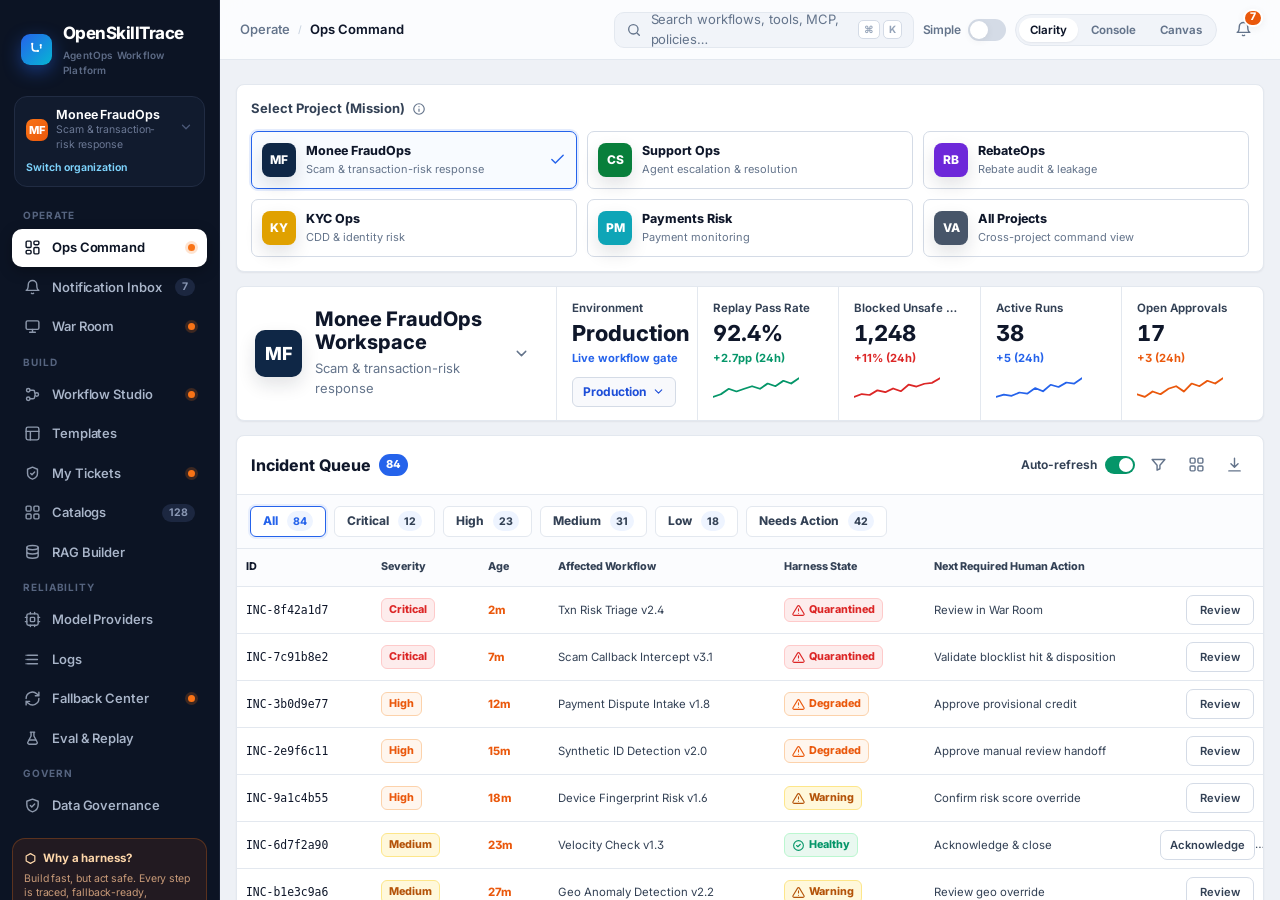
==== commit dee31840: "Merge remote-tracking branch 'origin/main' # Conflicts: #	assets/app.js #	assets/views-build.js" ====
--- a/index.html
+++ b/index.html
@@ -9,6 +9,7 @@
 <link href="https://fonts.googleapis.com/css2?family=Inter:wght@400;500;600;700;800&family=JetBrains+Mono:wght@400;500;600&display=swap" rel="stylesheet">
 <link rel="stylesheet" href="assets/app.css">
 <link rel="stylesheet" href="assets/studio.css">
+<link rel="stylesheet" href="assets/warroom.css">
 </head>
 <body data-shell="clarity" data-mode="simple">
 
@@ -36,10 +37,11 @@
 
     <div class="ws">
       <div class="wsTop">
-        <span class="wsDot">M</span>
-        <span style="min-width:0"><b>Monee FraudOps</b><span>Scam &amp; transaction-risk response</span></span>
+        <span class="wsDot" id="workspaceBadge">M</span>
+        <span style="min-width:0"><b id="workspaceName">Monee FraudOps</b><span id="workspaceSubtitle">Scam &amp; transaction-risk response</span></span>
         <span class="chev"><svg width="14" height="14" viewBox="0 0 24 24" fill="none" stroke="currentColor" stroke-width="2.2" stroke-linecap="round" stroke-linejoin="round"><path d="m6 9 6 6 6-6"/></svg></span>
       </div>
+      <button class="wsSwitch" type="button">Switch organization</button>
     </div>
 
     <div id="navMount"></div>
@@ -81,7 +83,8 @@
           <button data-shell="console">Console</button>
           <button data-shell="canvas">Canvas</button>
         </div>
-        <button class="iconbtn" style="position:relative"><span class="nip"></span>
+        <button class="iconbtn topBell" style="position:relative" data-view="notifications" aria-label="Open Notification Inbox">
+          <span class="topCount" data-notification-count>7</span>
           <svg class="ic" viewBox="0 0 24 24" fill="none" stroke="currentColor" stroke-width="2" stroke-linecap="round" stroke-linejoin="round"><path d="M18 8a6 6 0 0 0-12 0c0 7-3 8-3 8h18s-3-1-3-8"/><path d="M10.5 20a2 2 0 0 0 3 0"/></svg>
         </button>
       </div>
@@ -100,6 +103,8 @@
 <script src="assets/data.js"></script>
 <script src="assets/views-build.js"></script>
 <script src="assets/views-reliability.js"></script>
+<script src="assets/views-warroom.js"></script>
+<script src="assets/views-notifications.js"></script>
 <script src="assets/studio.js"></script>
 <script src="assets/app.js"></script>
 </body>
--- a/assets/app.css
+++ b/assets/app.css
@@ -61,6 +61,7 @@
 
 /* ========================= APP SHELL ========================= */
 .app{display:grid;grid-template-columns:var(--sb) 1fr;height:100vh;overflow:hidden}
+.app:has(.opsCommand){grid-template-columns:220px 1fr}
 
 /* ---- Sidebar ---- */
 .sidebar{
@@ -78,6 +79,8 @@
 .ws b{color:#fff;font-size:12.5px;font-weight:650;display:block;line-height:1.2}
 .ws span{font-size:10.5px;color:#6b7894}
 .ws .chev{margin-left:auto;color:#4a5878}
+.wsSwitch{margin-top:8px;border:0;background:transparent;color:#7dd3fc;font-size:10.5px;font-weight:650;padding:0;cursor:pointer}
+.wsSwitch:hover{color:#e0f2fe}
 .navGroup{margin-top:9px}
 .navGroup>.lbl{font-size:10px;font-weight:700;letter-spacing:.09em;text-transform:uppercase;color:#56647f;padding:0 11px 6px}
 .nav{display:flex;flex-direction:column;gap:2px}
@@ -161,6 +164,8 @@
 .iconbtn:hover{background:var(--surface-3);color:var(--ink)}
 .iconbtn .ic{width:17px;height:17px}
 .iconbtn .nip{position:absolute;top:6px;right:6px;width:7px;height:7px;border-radius:50%;background:var(--danger);border:1.5px solid var(--surface)}
+.topBell .topCount{position:absolute;top:-5px;right:-4px;min-width:18px;height:18px;padding:0 5px;border-radius:var(--pill);display:grid;place-items:center;background:var(--harness);color:#fff;border:2px solid var(--surface);font-size:10.5px;font-weight:800;line-height:1;box-shadow:var(--sh-sm)}
+.topBell .topCount[hidden]{display:none}
 
 /* ========================= PRIMITIVES ========================= */
 .page{height:calc(100vh - var(--tb));overflow:auto;padding:24px 26px 40px}
@@ -516,6 +521,85 @@
   .providerConfigMeta span{text-align:left}
 }
 
+/* logs */
+.logsPage{max-width:1540px}
+.logsKpis{display:grid;grid-template-columns:repeat(4,minmax(0,1fr));gap:12px;margin-bottom:14px}
+.logsKpis .card{min-height:86px;display:flex;flex-direction:column;justify-content:space-between}
+.logsKpis span{font-size:11px;font-weight:780;text-transform:uppercase;letter-spacing:.07em;color:var(--faint)}
+.logsKpis b{font-size:27px;line-height:1;color:var(--ink)}
+.logsShell{display:grid;grid-template-columns:minmax(0,1fr) 380px;gap:14px;align-items:start}
+.logsTableCard{overflow:hidden}
+.logsToolbar{
+  display:grid;grid-template-columns:minmax(260px,1fr) 170px 150px auto;gap:9px;align-items:center;
+  padding:12px;border-bottom:1px solid var(--line);background:#fbfcfe
+}
+.logsToolbar .select{height:38px;padding-top:0;padding-bottom:0}
+.logsSearch{
+  height:38px;border:1px solid var(--line-2);border-radius:var(--r-sm);background:var(--surface);
+  display:flex;align-items:center;gap:9px;padding:0 11px;color:var(--muted);min-width:0
+}
+.logsSearch .ic{width:15px;height:15px;flex:none}
+.logsSearch input{border:0;outline:0;background:transparent;min-width:0;width:100%;height:100%;font:inherit;font-size:13px;color:var(--ink)}
+.logsSearch input::placeholder{color:var(--faint)}
+.logsTableWrap{overflow:auto;max-height:calc(100vh - 342px);min-height:430px}
+.logsTable{width:100%;border-collapse:collapse;table-layout:fixed}
+.logsTable th{
+  height:42px;text-align:left;padding:0 12px;background:var(--surface-2);border-bottom:1px solid var(--line);
+  color:var(--muted);font-size:10.5px;font-weight:780;text-transform:uppercase;letter-spacing:.055em;white-space:nowrap
+}
+.logsTable th .ic{width:13px;height:13px;margin-right:5px;color:var(--faint)}
+.logsTable td{
+  height:60px;padding:8px 12px;border-bottom:1px solid var(--line);font-size:12.5px;color:var(--ink-2);
+  vertical-align:middle;white-space:nowrap;overflow:hidden;text-overflow:ellipsis
+}
+.logsTable tr:hover td{background:#fbfdff}
+.logsTable td b{display:block;font-size:12.8px;color:var(--ink);font-weight:650;overflow:hidden;text-overflow:ellipsis;white-space:nowrap}
+.logsTable td small{display:block;margin-top:2px;color:var(--muted);font-size:10.8px;overflow:hidden;text-overflow:ellipsis;white-space:nowrap}
+.logsTable th:nth-child(1),.logsTable td:nth-child(1){width:170px}
+.logsTable th:nth-child(2),.logsTable td:nth-child(2){width:190px}
+.logsTable th:nth-child(3),.logsTable td:nth-child(3){width:210px}
+.logsTable th:nth-child(4),.logsTable td:nth-child(4){width:140px}
+.logsTable th:nth-child(5),.logsTable td:nth-child(5){width:120px}
+.logsTable th:nth-child(6),.logsTable td:nth-child(6){width:145px}
+.logsTable th:nth-child(7),.logsTable td:nth-child(7){width:210px}
+.logsTable th:nth-child(8),.logsTable td:nth-child(8){width:70px;text-align:right}
+.logsTable .pill{height:23px;max-width:100%;overflow:hidden;text-overflow:ellipsis}
+.logStatusStack{display:flex;align-items:center;gap:6px;flex-wrap:wrap;min-width:0}
+.logsEmpty{
+  height:180px!important;text-align:center;color:var(--muted)!important;font-size:13px!important;
+  white-space:normal!important;overflow:visible!important
+}
+.logsEmpty .ic{width:17px;height:17px;margin-right:6px;vertical-align:-3px}
+.logsEmpty.danger{color:var(--danger)!important}
+.logsEmpty.mini{height:auto!important;padding:18px;border:1px dashed var(--line-2);border-radius:var(--r);background:var(--surface-2)}
+.logsConfigRail{display:flex;flex-direction:column;gap:14px;min-width:0}
+.logsRouteChain{padding:10px;border:1px solid var(--line);border-radius:var(--r);background:var(--surface-2)}
+.logRouteList{display:flex;flex-direction:column;gap:8px}
+.logRouteRow{
+  display:grid;grid-template-columns:28px minmax(0,1fr);gap:9px;align-items:center;
+  padding:9px;border:1px solid var(--line);border-radius:var(--r-sm);background:var(--surface-2)
+}
+.logRouteRow .pill{grid-column:2;width:max-content;max-width:100%;height:22px}
+.logRouteIndex{
+  grid-row:1 / 3;width:26px;height:26px;border-radius:8px;background:var(--brand);color:#fff;
+  display:grid;place-items:center;font-size:11px;font-weight:800
+}
+.logRouteMain{min-width:0}
+.logRouteMain b{display:block;font-size:12.5px;color:var(--ink);white-space:nowrap;overflow:hidden;text-overflow:ellipsis}
+.logRouteMain span{display:block;margin-top:2px;font-size:11px;color:var(--muted);white-space:nowrap;overflow:hidden;text-overflow:ellipsis}
+@media(max-width:1280px){
+  .logsShell{grid-template-columns:1fr}
+  .logsConfigRail{display:grid;grid-template-columns:repeat(3,minmax(0,1fr))}
+}
+@media(max-width:900px){
+  .logsKpis,.logsConfigRail{grid-template-columns:1fr 1fr}
+  .logsToolbar{grid-template-columns:1fr 1fr}
+  .logsToolbar .pill{justify-content:center}
+}
+@media(max-width:640px){
+  .logsKpis,.logsConfigRail,.logsToolbar{grid-template-columns:1fr}
+}
+
 /* production RAG */
 .ragSearchBar{display:grid;grid-template-columns:minmax(0,1fr) 112px auto;gap:9px;align-items:center;margin-bottom:12px}
 .ragSource .rmain span{display:block;line-height:1.45}
@@ -548,3 +632,269 @@
 @media(max-width:860px){
   .ragSearchBar{grid-template-columns:1fr}
 }
+
+/* ========================= OPS COMMAND ========================= */
+.page:has(.opsCommand){padding:24px 16px 40px}
+.opsCommand{max-width:1540px;margin:0 auto;display:flex;flex-direction:column;gap:14px;color:var(--ink);letter-spacing:0}
+.opsMissionBar{background:var(--surface);border:1px solid var(--line);border-radius:8px;padding:14px;box-shadow:var(--sh-xs)}
+.opsMissionTitle{display:flex;align-items:center;gap:7px;color:var(--ink-2);font-size:13px;font-weight:700;margin-bottom:12px}
+.opsMissionTitle .ic{width:14px;height:14px;color:var(--muted)}
+.opsProjectGrid{display:grid;grid-template-columns:1.25fr 1fr 1fr 1fr 1fr .9fr;gap:10px}
+.opsProject{min-width:0;height:58px;border:1px solid var(--line-2);border-radius:7px;background:#fff;display:flex;align-items:center;gap:10px;padding:10px;text-align:left;cursor:pointer;transition:border-color var(--fast),box-shadow var(--fast),background var(--fast)}
+.opsProject:hover{border-color:var(--brand-line);background:#fbfdff}
+.opsProject.active{border-color:var(--brand);box-shadow:0 0 0 2px rgba(37,99,235,.12);background:#f8fbff}
+.opsProject span:not(.opsAvatar){min-width:0;display:block}
+.opsProject b{display:block;font-size:12.5px;font-weight:760;line-height:1.2;white-space:nowrap;overflow:hidden;text-overflow:ellipsis;color:var(--ink)}
+.opsProject small{display:block;margin-top:4px;font-size:11px;color:var(--muted);white-space:nowrap;overflow:hidden;text-overflow:ellipsis}
+.opsProject>i{margin-left:auto;color:var(--brand);display:grid;place-items:center}
+.opsProject>i .ic{width:17px;height:17px}
+.opsAvatar{width:34px;height:34px;border-radius:8px;display:grid;place-items:center;flex:none;background:#0f2746;color:#fff;font-size:12px;font-weight:800;box-shadow:0 8px 18px rgba(15,23,42,.12)}
+.opsAvatar.big{width:47px;height:47px;border-radius:10px;font-size:18px}
+.opsAvatar[data-tone="support"]{background:#087f3b}
+.opsAvatar[data-tone="rebate"]{background:#6d28d9}
+.opsAvatar[data-tone="kyc"]{background:#e0a100}
+.opsAvatar[data-tone="payments"]{background:#0ea5b7}
+.opsAvatar[data-tone="all"]{background:#475569}
+.opsProjectHeader{display:grid;grid-template-columns:minmax(320px,1.05fr) minmax(0,2.8fr);align-items:stretch;background:var(--surface);border:1px solid var(--line);border-radius:8px;box-shadow:var(--sh-xs);overflow:hidden}
+.opsSelected{display:flex;align-items:center;gap:13px;padding:17px 18px;border-right:1px solid var(--line)}
+.opsSelected h1{font-size:20px;font-weight:760;line-height:1.15;letter-spacing:0}
+.opsSelected p{font-size:13px;color:var(--muted);margin-top:5px}
+.opsSelected .iconbtn{margin-left:auto;flex:none}
+.opsMetrics{display:grid;grid-template-columns:repeat(5,minmax(0,1fr))}
+.opsMetric{min-width:0;padding:13px 15px;border-right:1px solid var(--line);position:relative}
+.opsMetric:last-child{border-right:0}
+.opsMetric span{display:block;font-size:11.5px;font-weight:650;color:var(--ink-2);white-space:nowrap;overflow:hidden;text-overflow:ellipsis}
+.opsMetric b{display:block;margin-top:5px;font-size:22px;line-height:1.05;font-weight:760;color:var(--ink);letter-spacing:0}
+.opsMetric em{display:block;margin-top:5px;font-style:normal;font-size:11.2px;font-weight:700;color:var(--ok)}
+.opsMetric[data-tone="danger"] em{color:var(--danger)}
+.opsMetric[data-tone="harness"] em{color:var(--harness)}
+.opsMetric[data-tone="info"] em{color:var(--brand)}
+.opsEnv{height:30px;margin-top:10px;border:1px solid var(--line-2);background:var(--surface-2);border-radius:6px;color:var(--brand-ink);font-size:12px;font-weight:700;padding:0 10px;display:inline-flex;align-items:center;gap:6px}
+.opsEnv .ic{width:13px;height:13px}
+.opsSpark{width:86px;height:25px;margin-top:8px;display:block;color:var(--brand)}
+.opsSpark polyline{fill:none;stroke:currentColor;stroke-width:2.2;stroke-linecap:round;stroke-linejoin:round}
+.opsSpark.ok{color:var(--ok)}
+.opsSpark.warn{color:var(--warn)}
+.opsSpark.danger{color:var(--danger)}
+.opsSpark.harness{color:var(--harness)}
+.opsDashboardGrid{display:grid;grid-template-columns:minmax(0,1fr) 360px;gap:12px;align-items:start}
+.opsPanel{background:var(--surface);border:1px solid var(--line);border-radius:8px;box-shadow:var(--sh-xs);overflow:hidden}
+.opsPanelHead{min-height:58px;padding:14px;display:flex;align-items:center;justify-content:space-between;gap:12px;border-bottom:1px solid var(--line)}
+.opsPanelHead.tight{min-height:48px;padding:12px 13px}
+.opsPanelHead h2{font-size:16px;font-weight:760;letter-spacing:0;display:flex;align-items:center;gap:8px}
+.opsPanelHead h2 span{height:22px;min-width:24px;border-radius:999px;background:var(--brand);color:#fff;display:inline-grid;place-items:center;padding:0 7px;font-size:11px;font-weight:800}
+.opsPanelTools{display:flex;align-items:center;gap:8px;color:var(--ink-2);font-size:12px;font-weight:650}
+.opsPanelTools .iconbtn{width:30px;height:30px}
+.opsToggle{width:30px;height:18px;border:0;border-radius:999px;background:var(--line-2);position:relative;cursor:pointer}
+.opsToggle::after{content:"";position:absolute;top:2px;left:2px;width:14px;height:14px;border-radius:50%;background:#fff;box-shadow:var(--sh-xs)}
+.opsToggle.on{background:var(--ok)}
+.opsToggle.on::after{left:14px}
+.opsFilters{display:flex;gap:8px;flex-wrap:wrap;padding:11px 13px;border-bottom:1px solid var(--line);background:#fbfcfe}
+.opsFilters button{height:31px;border:1px solid var(--line);border-radius:6px;background:#fff;color:var(--ink-2);font-size:12px;font-weight:760;padding:0 12px;cursor:pointer}
+.opsFilters button.active{border-color:var(--brand);color:var(--brand);box-shadow:0 0 0 2px rgba(37,99,235,.09)}
+.opsFilters button span{margin-left:6px;display:inline-flex;align-items:center;height:20px;padding:0 6px;border-radius:999px;background:var(--brand-bg);font-size:10.5px}
+.opsTableWrap{overflow:auto}
+.opsTable{width:100%;border-collapse:collapse;table-layout:fixed}
+.opsTable th{height:38px;text-align:left;padding:0 9px;background:#fbfcfe;border-bottom:1px solid var(--line);color:var(--ink-2);font-size:10.8px;font-weight:780}
+.opsTable td{height:47px;padding:0 9px;border-bottom:1px solid var(--line);font-size:11.4px;color:var(--ink-2);white-space:nowrap;overflow:hidden;text-overflow:ellipsis}
+.opsTable th:nth-child(1),.opsTable td:nth-child(1){width:104px;color:var(--ink)}
+.opsTable th:nth-child(2),.opsTable td:nth-child(2){width:82px}
+.opsTable th:nth-child(3),.opsTable td:nth-child(3){width:54px}
+.opsTable th:nth-child(4),.opsTable td:nth-child(4){width:22%}
+.opsTable th:nth-child(5),.opsTable td:nth-child(5){width:116px}
+.opsTable th:nth-child(6),.opsTable td:nth-child(6){width:22%}
+.opsTable th:nth-child(7),.opsTable td:last-child{width:86px;text-align:right}
+.opsTable .btn{height:30px;min-width:68px;padding:0 9px;font-size:11.2px;justify-content:center}
+.opsTable tr:hover td{background:#fbfdff}
+.opsSeverity,.opsHarness{display:inline-flex;align-items:center;gap:4px;height:24px;border-radius:6px;border:1px solid transparent;padding:0 7px;font-size:10.8px;font-weight:780}
+.opsSeverity.critical{background:var(--danger-bg);color:var(--danger);border-color:#fecaca}
+.opsSeverity.high{background:var(--harness-bg);color:var(--harness);border-color:var(--harness-line)}
+.opsSeverity.medium{background:#fff8db;color:#b45309;border-color:#fde68a}
+.opsSeverity.low{background:var(--ok-bg);color:var(--ok);border-color:#bbf7d0}
+.opsHarness .ic{width:13px;height:13px}
+.opsHarness.danger{background:var(--danger-bg);color:var(--danger);border-color:#fecaca}
+.opsHarness.harness{background:var(--harness-bg);color:var(--harness);border-color:var(--harness-line)}
+.opsHarness.warn{background:#fff8db;color:#b45309;border-color:#fde68a}
+.opsHarness.ok{background:var(--ok-bg);color:var(--ok);border-color:#bbf7d0}
+.opsAge{color:var(--harness)!important;font-weight:760}
+.opsEmpty{text-align:center;color:var(--muted);height:120px!important}
+.opsTableFoot{height:52px;padding:0 13px;display:flex;align-items:center;justify-content:space-between;gap:12px;color:var(--ink-2);font-size:12px}
+.opsPager{display:flex;align-items:center;gap:7px}
+.opsPager button{width:30px;height:30px;border:1px solid var(--line);border-radius:6px;background:#fff;color:var(--ink-2);font-size:12px;font-weight:750;display:grid;place-items:center}
+.opsPager button.active{background:var(--brand);border-color:var(--brand);color:#fff}
+.opsPager button:disabled{opacity:.45}
+.opsRail{display:flex;flex-direction:column;gap:10px}
+.linkBtn{border:0;background:transparent;color:var(--brand);font-size:12px;font-weight:760;cursor:pointer;padding:0}
+.linkBtn.right{float:right;margin:8px 12px 10px 0}
+.opsMiniTable{width:100%;border-collapse:collapse;table-layout:fixed}
+.opsMiniTable th{height:31px;text-align:left;padding:0 6px;background:#fbfcfe;border-bottom:1px solid var(--line);font-size:10px;color:var(--ink-2);font-weight:780}
+.opsMiniTable td{height:34px;padding:0 6px;border-bottom:1px solid var(--line);font-size:10.4px;color:var(--ink-2);white-space:nowrap;overflow:hidden;text-overflow:ellipsis}
+.opsMiniTable th:nth-child(1),.opsMiniTable td:nth-child(1){width:82px}
+.opsMiniTable th:nth-child(2),.opsMiniTable td:nth-child(2){width:86px}
+.opsMiniTable th:nth-child(3),.opsMiniTable td:nth-child(3){width:82px}
+.opsMiniTable th:nth-child(4),.opsMiniTable td:nth-child(4){width:42px}
+.opsMiniTable th:nth-child(5),.opsMiniTable td:nth-child(5){width:60px;text-align:right}
+.opsMiniTable td:nth-child(4){color:var(--harness);font-weight:780}
+.opsMiniTable .btn{height:24px;width:56px;padding:0;font-size:10.4px;justify-content:center}
+.opsTimeline{display:flex;flex-direction:column;padding:9px 12px 8px;gap:9px}
+.opsEvent{display:grid;grid-template-columns:50px 10px minmax(0,1fr) 64px;gap:6px;align-items:start;font-size:10.8px;color:var(--ink-2)}
+.opsEvent>span{color:var(--muted);font-size:10.8px}
+.opsEvent>i{width:8px;height:8px;border-radius:50%;background:var(--brand);margin-top:4px;box-shadow:0 0 0 3px var(--brand-bg)}
+.opsEvent[data-tone="danger"]>i{background:var(--danger);box-shadow:0 0 0 3px rgba(220,38,38,.12)}
+.opsEvent[data-tone="harness"]>i,.opsEvent[data-tone="warn"]>i{background:var(--harness);box-shadow:0 0 0 3px var(--harness-bg2)}
+.opsEvent[data-tone="ok"]>i{background:var(--ok);box-shadow:0 0 0 3px var(--ok-bg)}
+.opsEvent p{line-height:1.35;min-width:0}
+.opsEvent code{font-family:'JetBrains Mono',ui-monospace,monospace;color:var(--muted);font-size:10.5px;text-align:right}
+.opsTimeline+.linkBtn{margin:2px 0 12px 12px}
+.opsRecovery{display:flex;flex-direction:column}
+.opsRecoveryRow{display:grid;grid-template-columns:minmax(120px,1fr) 74px 80px 52px;gap:8px;align-items:center;min-height:41px;padding:0 12px;border-bottom:1px solid var(--line);font-size:11.5px}
+.opsRecoveryRow span{font-weight:650;color:var(--ink-2);white-space:nowrap;overflow:hidden;text-overflow:ellipsis}
+.opsRecoveryRow b{font-size:11.2px}
+.opsRecoveryRow b.ok{color:var(--ok)}
+.opsRecoveryRow b.warn{color:var(--warn)}
+.opsRecoveryRow b.harness{color:var(--harness)}
+.opsRecoveryRow b.danger{color:var(--danger)}
+.opsRecoveryRow .opsSpark{width:74px;height:20px;margin:0}
+.opsRecoveryRow em{font-style:normal;text-align:right;font-size:11.3px;color:var(--ink-2);font-weight:760}
+.opsRailFoot{height:32px;padding:0 12px;display:flex;align-items:center;justify-content:space-between;gap:8px;color:var(--muted);font-size:11px}
+.opsRailFoot span{display:flex;align-items:center;gap:5px;white-space:nowrap}
+.opsRailFoot .ic{width:13px;height:13px}
+
+@media(max-width:1400px){
+  .opsProjectGrid{grid-template-columns:repeat(3,1fr)}
+  .opsDashboardGrid{grid-template-columns:1fr}
+  .opsRail{display:grid;grid-template-columns:1fr 1fr}
+  .opsRail .opsPanel:last-child{grid-column:1/-1}
+}
+@media(max-width:1120px){
+  .opsProjectHeader{grid-template-columns:1fr}
+  .opsSelected{border-right:0;border-bottom:1px solid var(--line)}
+  .opsMetrics{grid-template-columns:repeat(3,1fr)}
+  .opsProjectGrid{grid-template-columns:repeat(2,1fr)}
+}
+
+/* ========================= NOTIFICATION INBOX ========================= */
+.notifFull{
+  max-width:1540px;margin:0 auto;height:calc(100vh - var(--tb) - 64px);min-height:0;
+  display:grid;grid-template-rows:auto auto auto minmax(0,1fr);gap:12px;
+}
+.notifHeader{display:flex;align-items:flex-start;gap:18px}
+.notifHeader h1{font-size:26px;font-weight:740;letter-spacing:-.035em}
+.notifHeader p{margin-top:4px;color:var(--muted);font-size:13px;max-width:760px;line-height:1.4}
+.notifCrumb{font-size:12px;font-weight:700;color:var(--brand);margin-bottom:3px}
+.notifHeaderActions{margin-left:auto;display:flex;align-items:center;gap:8px;flex:none}
+.notifHeaderActions .btn{height:34px;padding:0 12px;font-size:12.5px}
+
+.notifGlobalFilters{display:flex;align-items:center;gap:8px;min-width:0;flex-wrap:wrap}
+.notifGlobalFilters .chip{height:30px;font-size:11.5px;background:var(--surface);white-space:nowrap}
+.notifGlobalFilters .chip .ic{width:12px;height:12px}
+.notifGlobalFilters .btn{margin-left:0}
+
+.notifKpis{display:grid;grid-template-columns:repeat(4,minmax(0,1fr));gap:12px}
+.notifKpi.metric{padding:12px 14px;min-height:78px;display:grid;grid-template-columns:auto 1fr;gap:12px;align-items:center}
+.notifKpi .top{margin:0;display:block}
+.notifKpi .ico{width:38px;height:38px;border-radius:12px}
+.notifKpi .lbl{margin:0;color:var(--ink-2);font-weight:700;font-size:12.5px}
+.notifKpi .num{font-size:27px;margin-top:2px}
+.notifKpi .delta{margin-top:4px;font-size:11.5px}
+.notifKpi.danger .ico{background:var(--danger-bg);color:var(--danger)}
+.notifKpi.harness .ico{background:var(--harness-bg2);color:var(--harness)}
+.notifKpi.ok .ico{background:var(--ok-bg);color:var(--ok)}
+.notifKpi.info .ico{background:var(--info-bg);color:var(--brand)}
+.notifKpiArrow{display:none}
+
+.notifMainGrid{min-height:0;display:grid;grid-template-columns:240px minmax(560px,1fr) 420px;gap:12px}
+.notifFiltersPanel,.notifListPanel,.notifDetailPanel{min-height:0;overflow:hidden}
+.notifFiltersPanel{display:flex;flex-direction:column;padding:14px;overflow:auto}
+.notifFiltersPanel .sectionhd{margin-bottom:10px}
+.notifSearchBox{height:34px;border:1px solid var(--line);background:var(--surface-2);border-radius:var(--r-sm);display:flex;align-items:center;gap:8px;padding:0 10px;color:var(--muted);margin-bottom:12px}
+.notifSearchBox .ic{width:14px;height:14px}
+.notifSearchBox input{border:0;background:transparent;outline:0;min-width:0;width:100%;font:inherit;font-size:12px;color:var(--ink)}
+.notifSearchBox input::placeholder{color:var(--muted)}
+.notifFilterGroup{padding:10px 0;border-top:1px solid var(--line);min-height:0;flex:0 0 auto}
+.notifFilterGroup b{display:block;font-size:11px;font-weight:760;color:var(--ink-2);margin-bottom:7px}
+.notifFilterGroup>div{display:flex;gap:6px;flex-wrap:wrap}
+.notifFilter{height:25px;border:1px solid var(--line-2);background:var(--surface);color:var(--ink-2);border-radius:7px;padding:0 9px;font-size:11.5px;font-weight:620;cursor:pointer}
+.notifFilter:hover{border-color:var(--brand-line);color:var(--brand-ink)}
+.notifFilter.active{background:var(--brand);border-color:var(--brand);color:#fff}
+.notifSaveView{margin-top:auto;align-self:flex-start}
+
+.notifListPanel{display:flex;flex-direction:column}
+.notifPanelHead{height:40px;display:flex;align-items:center;gap:12px;padding:0 14px;border-bottom:1px solid var(--line);flex:none}
+.notifPanelHead b{font-size:13px}
+.notifPanelHead span{display:block;font-size:11px;color:var(--muted)}
+.notifPanelHead .btn{margin-left:auto;height:28px}
+.notifRows{overflow:auto;min-height:0;padding:0}
+.notifRow{position:relative;width:100%;border:0;border-bottom:1px solid var(--line);background:var(--surface);display:grid;grid-template-columns:14px minmax(0,1fr) 128px;gap:10px;align-items:start;text-align:left;padding:12px 14px 12px 13px;cursor:pointer;transition:background var(--fast),box-shadow var(--fast)}
+.notifAccent{position:absolute;left:0;top:0;bottom:0;width:0;pointer-events:none}
+.notifRow:hover{background:var(--surface-2)}
+.notifRow.selected{background:#eef5ff;box-shadow:inset 4px 0 0 var(--brand)}
+.notifRow.unread .notifRowTop b{font-weight:760;color:var(--ink)}
+.notifRow:not(.unread) .notifRowTop b{font-weight:630}
+.notifDot{width:8px;height:8px;border-radius:50%;margin-top:9px;box-shadow:0 0 0 3px rgba(148,163,184,.15)}
+.notifDot.critical{background:var(--danger);box-shadow:0 0 0 3px rgba(220,38,38,.12)}
+.notifDot.high{background:var(--harness);box-shadow:0 0 0 3px rgba(234,88,12,.13)}
+.notifDot.medium{background:#eab308;box-shadow:0 0 0 3px rgba(234,179,8,.16)}
+.notifDot.low{background:var(--ok);box-shadow:0 0 0 3px rgba(5,150,105,.13)}
+.notifRowMain{min-width:0}
+.notifRowTop{display:flex;align-items:center;gap:8px;min-width:0}
+.notifRowTop b{font-size:12.7px;line-height:1.25;min-width:0;overflow:hidden;text-overflow:ellipsis;white-space:nowrap}
+.notifProject{height:21px;padding:0 7px;font-size:10.5px;background:var(--brand-bg);color:var(--brand-ink);border-color:var(--brand-line);flex:none}
+.notifMeta{display:flex;align-items:center;gap:10px;margin-top:3px;color:var(--muted);font-size:11px;white-space:nowrap;overflow:hidden;text-overflow:ellipsis}
+.notifTags{display:flex;gap:5px;flex-wrap:wrap;margin-top:6px}
+.notifTags .tag{height:19px;font-size:10.5px;padding:0 6px}
+.notifSummary{margin-top:6px;color:var(--ink-2);font-size:11.6px;white-space:nowrap;overflow:hidden;text-overflow:ellipsis}
+.notifFallback{margin-top:4px;color:var(--harness);font-size:11.3px;font-weight:680;white-space:nowrap;overflow:hidden;text-overflow:ellipsis}
+.notifFallback span{color:var(--muted);font-weight:650;margin-right:6px}
+.notifRowSide{display:flex;flex-direction:column;align-items:flex-end;gap:6px}
+.notifStatus{height:22px;font-size:10.8px;padding:0 8px}
+.notifLayer{height:22px;font-size:10.7px;padding:0 7px}
+.notifSeverityLabel{display:inline-flex;align-items:center;gap:5px;color:var(--ink-2);font-size:11px;font-weight:650}
+.notifSeverityLabel i{width:7px;height:7px;border-radius:50%;background:currentColor}
+.notifSeverityLabel.critical{color:var(--danger)}
+.notifSeverityLabel.high{color:var(--harness)}
+.notifSeverityLabel.medium{color:#b45309}
+.notifSeverityLabel.low{color:var(--ok)}
+
+.notifDetailPanel{display:flex;flex-direction:column;gap:12px;padding:14px;overflow:auto}
+.notifDetailTop{display:flex;align-items:flex-start;gap:10px}
+.notifDetailTop h2{font-size:16px;line-height:1.25;font-weight:720;letter-spacing:-.02em}
+.notifDetailTop .iconbtn{margin-left:auto;flex:none}
+.notifDetailPills{display:flex;align-items:center;gap:7px;flex-wrap:wrap;margin-top:9px}
+.notifKvGrid{display:grid;grid-template-columns:1fr 1fr;column-gap:14px;border-top:1px solid var(--line);border-bottom:1px solid var(--line);padding:4px 0}
+.notifKvGrid .kv{padding:6px 0}
+.notifKvGrid .kv .k,.notifKvGrid .kv .v{font-size:11.2px}
+.notifDetailBlock{font-size:12px;color:var(--ink-2)}
+.notifDetailBlock b{display:block;color:var(--ink);font-size:12.2px;margin-bottom:4px}
+.notifDetailBlock p{line-height:1.45}
+.notifTimeline{display:flex;flex-direction:column;gap:7px;margin-top:7px}
+.notifTimelineStep{display:grid;grid-template-columns:54px 14px 1fr;gap:8px;align-items:start;color:var(--muted);font-size:11.3px}
+.notifTimelineStep span{color:var(--ink-2);font-size:10.8px}
+.notifTimelineStep i{width:8px;height:8px;border-radius:50%;background:var(--harness);margin-top:5px;box-shadow:0 0 0 3px var(--harness-bg2)}
+.notifTimelineStep p{color:var(--ink-2)}
+.notifExplain{font-size:11.7px;padding:11px 12px}
+.notifExplain p{margin-top:2px;color:var(--harness-ink)}
+.notifDetailActions{position:sticky;bottom:-14px;display:grid;grid-template-columns:1fr 1fr;gap:8px;margin-top:auto;padding:10px 0 2px;background:linear-gradient(180deg,rgba(255,255,255,.78),var(--surface) 28%)}
+.notifDetailActions .btn{justify-content:center;min-width:0;height:34px;padding:0 10px;font-size:12px}
+
+@media(max-width:1500px){
+  .notifMainGrid{grid-template-columns:220px minmax(500px,1fr) 390px}
+  .notifHeaderActions .btn{padding:0 10px}
+}
+@media(max-width:1280px){
+  .notifFull{gap:10px}
+  .notifMainGrid{grid-template-columns:180px minmax(390px,1fr) 330px;gap:10px}
+  .notifHeader{flex-direction:column}
+  .notifHeaderActions{margin-left:0;flex-wrap:wrap}
+  .notifKpi.metric{padding:10px}
+  .notifRow{grid-template-columns:12px minmax(0,1fr) 96px;gap:8px;padding:10px}
+  .notifRowSide{gap:5px}
+  .notifLayer{display:none}
+  .notifTags .tag:nth-child(n+4){display:none}
+  .notifMeta{gap:6px;font-size:10.4px}
+  .notifSummary{font-size:11px}
+  .notifFallback{font-size:10.8px}
+  .notifKvGrid{grid-template-columns:1fr}
+  .notifDetailActions{grid-template-columns:1fr}
+  .notifDetailActions .btn{height:32px}
+}
--- a/assets/warroom.css
+++ b/assets/warroom.css
@@ -0,0 +1,629 @@
+/* =====================================================================
+   OpenSkillTrace - War Room runtime surface
+   Native theme: dark shell + light AgentOps panels + Harness orange
+   ===================================================================== */
+
+.warroomFull{
+  height:calc(100vh - var(--tb));
+  min-height:0;
+  overflow:hidden;
+  display:grid;
+  grid-template-columns:220px minmax(0,1fr) 280px;
+  grid-template-rows:64px minmax(0,1fr) 124px;
+  gap:12px;
+  padding:14px;
+  background:
+    radial-gradient(circle at 22% 8%, rgba(37,99,235,.08), transparent 28%),
+    radial-gradient(circle at 72% 0%, rgba(6,182,212,.08), transparent 28%),
+    linear-gradient(180deg,#f5f7fb,var(--bg));
+}
+
+.wrPanel{
+  background:rgba(255,255,255,.9);
+  border:1px solid var(--line);
+  border-radius:var(--r-lg);
+  box-shadow:var(--sh-sm);
+  min-width:0;
+}
+
+.wrMeeting{grid-column:1;grid-row:1 / 3;padding:12px;display:flex;flex-direction:column;gap:11px;overflow:hidden}
+.wrIncident{grid-column:2 / 4;grid-row:1;display:grid;grid-template-columns:minmax(210px,1.2fr) auto repeat(3,auto) auto auto auto auto;align-items:center;gap:10px;padding:8px 12px}
+.wrWorkspace{grid-column:2;grid-row:2;overflow:hidden;display:flex;flex-direction:column}
+.wrOps{grid-column:3;grid-row:2;display:flex;flex-direction:column;gap:11px;padding:12px;overflow:auto}
+.wrTimeline{grid-column:1 / 4;grid-row:3;padding:10px 12px;overflow:hidden}
+
+.wrPanelTitle,.wrSideTitle,.wrTimelineHead,.wrMeetingHead,.wrSideRow{
+  display:flex;
+  align-items:center;
+  gap:8px;
+  min-width:0;
+}
+.wrPanelTitle b,.wrSideTitle b,.wrTimelineHead b{font-size:12.5px;font-weight:720}
+.wrPanelTitle .ic,.wrSideTitle .ic,.wrTimelineHead .ic{width:15px;height:15px;color:var(--brand)}
+
+.wrMeetingHead{justify-content:space-between}
+.wrMeetingMeta{display:flex;align-items:center;justify-content:space-between;color:var(--muted);font-size:12px;font-weight:700}
+
+.wrAnalyst{
+  position:relative;
+  display:flex;
+  flex-direction:column;
+  align-items:center;
+  gap:6px;
+  padding:18px 12px 14px;
+  border:1px solid var(--brand-line);
+  border-radius:var(--r);
+  background:linear-gradient(180deg,#f8fbff,var(--surface));
+}
+.wrAnalyst b{font-size:12.5px}
+.wrPortrait{
+  width:82px;
+  height:82px;
+  border-radius:50%;
+  display:grid;
+  place-items:center;
+  background:
+    radial-gradient(circle at 50% 34%, #fff 0 10px, transparent 11px),
+    radial-gradient(circle at 50% 58%, #0f172a 0 20px, transparent 21px),
+    linear-gradient(135deg,#dbeafe,#f5f1ff);
+  border:4px solid #fff;
+  box-shadow:0 0 0 3px var(--brand), var(--sh);
+  color:#fff;
+  font-weight:800;
+}
+.wrPortrait span{transform:translateY(21px);font-size:12px}
+.wrSpeaking{display:flex;align-items:center;gap:6px;color:var(--ok);font-size:11.5px;font-weight:700}
+.wrSpeaking i{width:7px;height:7px;border-radius:50%;background:var(--ok)}
+.wrVoiceBars{position:absolute;right:14px;bottom:34px;display:flex;align-items:flex-end;gap:2px}
+.wrVoiceBars i{width:3px;border-radius:4px;background:var(--ok);animation:wrBars .9s ease-in-out infinite}
+.wrVoiceBars i:nth-child(1){height:9px}.wrVoiceBars i:nth-child(2){height:14px;animation-delay:.1s}.wrVoiceBars i:nth-child(3){height:18px;animation-delay:.2s}.wrVoiceBars i:nth-child(4){height:11px;animation-delay:.3s}
+@keyframes wrBars{50%{transform:scaleY(.55);opacity:.7}}
+
+.wrCallControls{display:grid;grid-template-columns:repeat(3,1fr);gap:7px}
+.wrCallControls .btn{width:100%;height:34px;justify-content:center}
+.wrParticipantsHead{font-size:12px;font-weight:720;color:var(--ink-2);margin-top:2px}
+.wrParticipantGrid{display:grid;grid-template-columns:1fr 1fr;gap:8px;overflow:auto;padding-right:2px}
+.wrParticipant{
+  min-height:82px;
+  border:1px solid var(--line);
+  border-radius:var(--r-sm);
+  background:var(--surface-2);
+  display:flex;
+  flex-direction:column;
+  align-items:center;
+  justify-content:center;
+  text-align:center;
+  gap:5px;
+  padding:8px 5px;
+}
+.wrParticipant>div{display:flex;flex-direction:column;align-items:center;gap:2px;min-width:0}
+.wrParticipant b{font-size:10.5px;line-height:1.2}
+.wrParticipant span{font-size:10.5px;font-weight:650;color:var(--muted)}
+.wrParticipant[data-tone="ok"] span{color:var(--ok)}
+.wrParticipant[data-tone="danger"] span{color:var(--danger)}
+.wrParticipant[data-tone="harness"] span{color:var(--harness)}
+.wrAvatar{width:34px;height:34px;border-radius:12px;display:grid;place-items:center;background:var(--brand-bg);color:var(--brand);font-weight:800;font-size:12px}
+.wrParticipant[data-tone="agent"] .wrAvatar{background:var(--t-agent-bg);color:var(--t-agent)}
+.wrParticipant[data-tone="danger"] .wrAvatar{background:var(--danger-bg);color:var(--danger)}
+.wrParticipant[data-tone="tool"] .wrAvatar{background:var(--t-tool-bg);color:var(--t-tool)}
+.wrParticipant[data-tone="ok"] .wrAvatar{background:var(--ok-bg);color:var(--ok)}
+.wrParticipant[data-tone="harness"] .wrAvatar{background:var(--harness-bg);color:var(--harness)}
+.wrInvite{width:100%;justify-content:center}
+
+.wrBrand{display:flex;align-items:center;gap:10px;min-width:0}
+.wrBrand h2{font-size:17px;font-weight:760;white-space:nowrap;overflow:hidden;text-overflow:ellipsis}
+.wrBrand p{font-size:11px;color:var(--muted);font-weight:600;margin-top:1px}
+.wrShield{width:34px;height:34px;border-radius:10px;background:var(--grad);color:#fff;display:grid;place-items:center;box-shadow:0 8px 18px rgba(37,99,235,.22);flex:none}
+.wrShield .ic{width:17px;height:17px}
+.wrMetric{border-left:1px solid var(--line);padding-left:11px;min-width:72px}
+.wrMetric b{display:block;font-size:12.5px;font-weight:760;white-space:nowrap}
+.wrMetric span{display:block;font-size:10px;color:var(--muted);font-weight:600;white-space:nowrap;margin-top:2px}
+.wrIncident .btn{height:34px}
+.wrIncident .hToggleBtn{height:34px}
+
+.wrSharing{
+  margin:12px 12px 0;
+  min-height:39px;
+  display:flex;
+  align-items:center;
+  justify-content:space-between;
+  gap:10px;
+  border:1px solid var(--harness-line);
+  background:var(--harness-bg);
+  color:var(--harness-ink);
+  border-radius:var(--r);
+  padding:0 12px;
+  font-size:12.5px;
+  font-weight:680;
+}
+.wrSharing .ic{width:15px;height:15px}
+
+.wrScreenbar{
+  display:flex;
+  align-items:center;
+  gap:9px;
+  padding:10px 12px;
+  border-bottom:1px solid var(--line);
+}
+.wrScreenIcon{width:31px;height:31px;border-radius:9px;background:var(--grad-harness);color:#fff;display:grid;place-items:center;flex:none}
+.wrScreenbar b{font-size:13.5px;font-weight:720}
+.wrScreenbar small{display:block;font-size:10.5px;color:var(--muted);font-weight:600}
+.wrScreenActions{margin-left:auto;display:flex;align-items:center;gap:7px;min-width:0}
+
+.wrEmbeddedStudio{
+  position:relative;
+  flex:1;
+  min-height:0;
+  overflow:hidden;
+}
+.wrEmbeddedStudio .studioFull{
+  height:100%;
+  min-height:0;
+  background:var(--surface-2);
+  border-radius:var(--r-lg);
+}
+.wrEmbeddedStudio .gcanvas{
+  border-radius:var(--r-lg);
+}
+.wrEmbeddedStudio .gtoolbar{
+  top:12px;
+  left:12px;
+  right:12px;
+  transform:none;
+  justify-content:flex-start;
+  overflow-x:auto;
+  scrollbar-width:thin;
+  border-radius:var(--r);
+}
+.wrEmbeddedStudio .gtoolbar .tName{
+  min-width:250px;
+}
+.wrEmbeddedStudio .gtoolbar .btn,
+.wrEmbeddedStudio .gtoolbar .hToggleBtn{
+  flex:none;
+}
+.wrEmbeddedStudio .gpalette{
+  left:12px;
+  top:64px;
+  width:218px;
+  max-height:calc(100% - 126px);
+}
+.wrEmbeddedStudio .ginspector{
+  right:12px;
+  top:64px;
+  width:306px;
+  max-height:calc(100% - 82px);
+}
+.wrEmbeddedStudio .ginspector.previewMode{
+  width:370px;
+  height:calc(100% - 82px);
+}
+.wrEmbeddedStudio .gzoom{
+  right:14px;
+  bottom:14px;
+}
+.wrEmbeddedStudio .glegend{
+  display:none;
+}
+.wrStudioBadge{
+  position:absolute;
+  left:14px;
+  bottom:14px;
+  z-index:17;
+  display:flex;
+  align-items:center;
+  gap:8px;
+  max-width:420px;
+  height:34px;
+  padding:0 12px;
+  border:1px solid rgba(203,213,225,.92);
+  border-radius:var(--pill);
+  background:rgba(255,255,255,.9);
+  color:var(--ink-2);
+  box-shadow:var(--sh-sm);
+  backdrop-filter:saturate(160%) blur(10px);
+}
+.wrStudioBadge .ic{width:14px;height:14px;color:var(--brand)}
+.wrStudioBadge span{
+  min-width:0;
+  overflow:hidden;
+  text-overflow:ellipsis;
+  white-space:nowrap;
+  font-size:11.5px;
+  font-weight:760;
+}
+.wrStudioBadge b{
+  flex:none;
+  color:var(--muted);
+  font-size:10.5px;
+  font-weight:700;
+}
+
+.wrBuilder{
+  position:relative;
+  flex:1;
+  min-height:0;
+  display:grid;
+  grid-template-columns:154px minmax(0,1fr);
+  gap:10px;
+  padding:0 12px 12px;
+  overflow:hidden;
+}
+.wrLibrary{
+  min-height:0;
+  overflow:auto;
+  padding:10px 2px 4px 0;
+  display:flex;
+  flex-direction:column;
+  gap:8px;
+}
+.wrLibraryTop b{display:block;font-size:12.5px;font-weight:720}
+.wrLibraryTop span{display:block;font-size:10.5px;color:var(--muted)}
+.wrSearch{height:32px;border:1px solid var(--line);border-radius:var(--r-sm);display:flex;align-items:center;gap:7px;padding:0 9px;color:var(--muted);font-size:11.5px;background:var(--surface-2)}
+.wrSearch .ic{width:13px;height:13px}
+.wrChips{display:flex;flex-wrap:wrap;gap:5px}
+.wrChips span{height:22px;border-radius:var(--pill);border:1px solid var(--line);background:var(--surface);color:var(--muted);font-size:10.5px;font-weight:700;padding:3px 7px}
+.wrChips span.active{background:var(--ink);border-color:var(--ink);color:#fff}
+.wrHint{display:flex;gap:7px;align-items:flex-start;border-radius:var(--r-sm);background:var(--brand-bg);border:1px solid var(--brand-line);color:var(--brand-ink);font-size:11px;font-weight:620;line-height:1.35;padding:8px}
+.wrHint .ic{width:13px;height:13px;flex:none;margin-top:1px}
+.wrBlock{border:1px solid var(--line);border-radius:var(--r-sm);background:var(--surface);padding:9px;box-shadow:var(--sh-xs)}
+.wrBlockTop{display:grid;grid-template-columns:auto 1fr auto;align-items:center;gap:6px;margin-bottom:5px}
+.wrBlockTop b{font-size:11.5px;line-height:1.2}
+.wrEval{font-size:10px;font-weight:800;color:var(--brand)}
+.wrBlock p{font-size:11px;color:var(--muted);line-height:1.35}
+.wrBlock[data-tone="input"]{border-left:3px solid var(--t-input)}
+.wrBlock[data-tone="agent"]{border-left:3px solid var(--t-agent)}
+.wrBlock[data-tone="tool"]{border-left:3px solid var(--t-tool)}
+.wrBlock[data-tone="rag"]{border-left:3px solid var(--t-rag)}
+.wrBlock[data-tone="mcp"]{border-left:3px solid var(--t-mcp)}
+.wrBlock[data-tone="harness"]{border-left:3px solid var(--harness)}
+.wrBlock[data-tone="output"]{border-left:3px solid var(--t-output)}
+
+.wrFlowCanvas{
+  position:relative;
+  min-height:0;
+  overflow:auto;
+  border:1px solid var(--line);
+  border-radius:var(--r);
+  background:
+    radial-gradient(circle at 1px 1px, rgba(15,23,42,.06) 1px, transparent 0) 0 0/24px 24px,
+    linear-gradient(180deg,#fbfcff,#f4f7fb);
+}
+.wrCanvasGrid{
+  position:relative;
+  min-width:760px;
+  min-height:420px;
+  padding:44px 292px 58px 28px;
+}
+.wrWorkflowSource{
+  position:absolute;
+  left:28px;
+  right:306px;
+  top:12px;
+  display:flex;
+  align-items:center;
+  gap:8px;
+  min-width:0;
+  color:var(--muted);
+  font-size:11px;
+  font-weight:700;
+}
+.wrWorkflowSource .ic{width:14px;height:14px;color:var(--brand)}
+.wrWorkflowSource b{margin-left:auto;color:var(--brand-ink);font-size:11px;white-space:nowrap}
+.wrCanvasGrid::before{
+  content:"";
+  position:absolute;
+  left:132px;
+  right:306px;
+  top:128px;
+  height:2px;
+  background:linear-gradient(90deg,var(--brand),var(--t-agent),var(--t-tool),var(--danger));
+  opacity:.52;
+}
+.wrCanvasGrid::after{
+  content:"";
+  position:absolute;
+  left:132px;
+  right:306px;
+  bottom:154px;
+  height:2px;
+  background:linear-gradient(90deg,var(--t-agent),var(--t-approval),var(--ok),var(--harness));
+  border-top:2px dashed rgba(234,88,12,.42);
+}
+.warroomFull.harness-off .wrCanvasGrid::after,
+.warroomFull.harness-off .wrRepairCaption,
+.warroomFull.harness-off .wrNodeMeta span:first-child{opacity:.32}
+.wrNodeLane{
+  display:grid;
+  grid-template-columns:repeat(auto-fit, minmax(118px,1fr));
+  gap:18px;
+  position:relative;
+  z-index:2;
+}
+.wrNodeLane[data-lane="support"]{margin-top:56px}
+.wrNode{
+  position:relative;
+  min-height:132px;
+  text-align:left;
+  border:1px solid var(--line-2);
+  border-top:4px solid var(--brand);
+  border-radius:13px;
+  background:var(--surface);
+  color:var(--ink);
+  padding:10px 10px 34px;
+  box-shadow:var(--sh-sm);
+  cursor:pointer;
+}
+.wrNode:hover{box-shadow:var(--sh);border-color:var(--line-3)}
+.wrNode[data-tone="input"]{border-top-color:var(--t-input)}
+.wrNode[data-tone="agent"]{border-top-color:var(--t-agent)}
+.wrNode[data-tone="tool"]{border-top-color:var(--t-tool)}
+.wrNode[data-tone="rag"]{border-top-color:var(--t-rag)}
+.wrNode[data-tone="mcp"]{border-top-color:var(--t-mcp)}
+.wrNode[data-tone="approval"]{border-top-color:var(--t-approval)}
+.wrNode[data-tone="output"]{border-top-color:var(--t-output)}
+.wrNode[data-tone="danger"]{border-top-color:var(--danger);box-shadow:0 0 0 3px rgba(220,38,38,.08),var(--sh-sm)}
+.wrNode[data-tone="harness"]{border-top-color:var(--harness);box-shadow:0 0 0 3px rgba(234,88,12,.1),var(--sh-sm)}
+.wrNodeHead{display:flex;align-items:flex-start;gap:8px}
+.wrNodeIcon{width:27px;height:27px;border-radius:8px;background:var(--brand-bg);color:var(--brand);display:grid;place-items:center;flex:none}
+.wrNodeIcon .ic{width:14px;height:14px}
+.wrNode[data-tone="input"] .wrNodeIcon{background:var(--t-input-bg);color:var(--t-input)}
+.wrNode[data-tone="agent"] .wrNodeIcon{background:var(--t-agent-bg);color:var(--t-agent)}
+.wrNode[data-tone="tool"] .wrNodeIcon{background:var(--t-tool-bg);color:var(--t-tool)}
+.wrNode[data-tone="rag"] .wrNodeIcon{background:var(--t-rag-bg);color:var(--t-rag)}
+.wrNode[data-tone="mcp"] .wrNodeIcon{background:var(--t-mcp-bg);color:var(--t-mcp)}
+.wrNode[data-tone="approval"] .wrNodeIcon{background:var(--t-approval-bg);color:var(--t-approval)}
+.wrNode[data-tone="output"] .wrNodeIcon{background:var(--t-output-bg);color:var(--t-output)}
+.wrNode[data-tone="danger"] .wrNodeIcon{background:var(--danger-bg);color:var(--danger)}
+.wrNode[data-tone="harness"] .wrNodeIcon{background:var(--harness-bg);color:var(--harness)}
+.wrNode h4{font-size:12px;font-weight:720;line-height:1.2}
+.wrNode small{display:inline-block;margin-top:3px;border-radius:var(--pill);background:var(--surface-3);color:var(--muted);font-size:9px;font-weight:800;letter-spacing:.04em;padding:2px 6px}
+.wrNode p{margin-top:8px;font-size:10.5px;color:var(--muted);line-height:1.38;display:-webkit-box;-webkit-line-clamp:2;-webkit-box-orient:vertical;overflow:hidden}
+.wrNodeMeta{display:flex;gap:4px;flex-wrap:wrap;margin-top:8px}
+.wrNodeMeta span{font-size:9.5px;font-weight:750;color:var(--harness-ink);background:var(--harness-bg2);border-radius:var(--pill);padding:2px 6px}
+.wrNodeState{position:absolute;left:10px;bottom:9px;font-size:10px;font-weight:800;color:var(--ink-2);background:var(--surface-3);border-radius:var(--pill);padding:2px 7px}
+.wrPort{position:absolute;top:48px;width:11px;height:11px;border-radius:50%;border:2px solid var(--brand);background:var(--surface)}
+.wrPort.in{left:-6px}.wrPort.out{right:-6px}
+.wrEdgeSummary{
+  position:absolute;
+  left:28px;
+  right:306px;
+  bottom:48px;
+  display:flex;
+  flex-wrap:wrap;
+  align-items:center;
+  gap:5px;
+  z-index:3;
+}
+.wrEdgeSummary span,.wrEdgeSummary em{
+  max-width:210px;
+  overflow:hidden;
+  text-overflow:ellipsis;
+  white-space:nowrap;
+  border:1px solid var(--brand-line);
+  border-radius:var(--pill);
+  background:rgba(255,255,255,.78);
+  color:var(--brand-ink);
+  font-size:9.5px;
+  font-style:normal;
+  font-weight:750;
+  padding:3px 7px;
+}
+.wrRepairCaption{
+  position:absolute;
+  left:28px;
+  bottom:16px;
+  font-size:11px;
+  font-weight:720;
+  color:var(--harness-ink);
+  background:var(--harness-bg);
+  border:1px dashed var(--harness-line);
+  border-radius:var(--pill);
+  padding:5px 10px;
+}
+
+.wrEvidenceRail{
+  position:absolute;
+  right:20px;
+  top:12px;
+  bottom:24px;
+  width:264px;
+  display:flex;
+  flex-direction:column;
+  gap:10px;
+  z-index:5;
+}
+.wrApproval{
+  background:rgba(255,255,255,.96);
+  border:1px solid var(--line-2);
+  border-radius:var(--r);
+  box-shadow:var(--sh-lg);
+  padding:12px;
+}
+.wrApprovalHead{display:flex;align-items:flex-start;gap:9px;margin-bottom:10px}
+.wrApprovalIcon{width:30px;height:30px;border-radius:9px;background:var(--harness-bg);color:var(--harness);display:grid;place-items:center;flex:none}
+.wrApprovalIcon .ic{width:15px;height:15px}
+.wrApproval h3{font-size:13px;font-weight:760}
+.wrApproval p{font-size:11px;color:var(--muted);line-height:1.38;margin-top:2px}
+.wrChangeBox{border:1px solid var(--line);border-radius:var(--r-sm);background:var(--surface-2);padding:8px 9px;margin-top:8px}
+.wrChangeBox b{font-size:10.5px;color:var(--ink-2)}
+.wrChangeBox ul{margin:6px 0 0 16px;padding:0}
+.wrChangeBox li{font-size:10.5px;color:var(--ink-2);line-height:1.45;margin:2px 0}
+.wrConfidence{display:flex;align-items:center;justify-content:space-between;margin:9px 0;font-size:11.5px;font-weight:700;color:var(--muted)}
+.wrApprovalActions{display:grid;grid-template-columns:1fr;gap:7px}
+.wrApprovalActions .btn{height:32px;justify-content:center}
+.wrApprovalActions .btn[disabled]{opacity:.55;cursor:not-allowed}
+
+.wrTerminal{
+  min-height:126px;
+  background:#0c1424;
+  color:#c9d7f0;
+  border-radius:var(--r);
+  box-shadow:var(--sh-lg);
+  overflow:hidden;
+  border:1px solid #1d2a43;
+}
+.wrTerminalHead{height:31px;display:flex;align-items:center;gap:6px;padding:0 9px;border-bottom:1px solid #1d2a43}
+.wrTerminalHead span{width:8px;height:8px;border-radius:50%;background:#ef4444}
+.wrTerminalHead span:nth-child(2){background:#f59e0b}.wrTerminalHead span:nth-child(3){background:#22c55e}
+.wrTerminalHead b{font-size:10px;color:#dbeafe;font-weight:700;margin-left:4px}
+.wrTerminalHead em{margin-left:auto;font-style:normal;height:20px;font-size:10px}
+.wrTerminalBody{padding:8px 10px;display:flex;flex-direction:column;gap:4px;max-height:150px;overflow:auto}
+.wrLogLine{font-size:10.5px;line-height:1.35;color:#b8c7e4;white-space:nowrap}
+.wrLogLine[data-tone="ok"]{color:#86efac}
+.wrLogLine[data-tone="warn"]{color:#fdba74}
+.wrLogLine[data-tone="danger"]{color:#fca5a5}
+.wrLogLine[data-tone="info"]{color:#93c5fd}
+
+.wrSideCard{
+  border:1px solid var(--line);
+  border-radius:var(--r);
+  background:var(--surface);
+  padding:11px;
+  box-shadow:var(--sh-xs);
+}
+.wrSideRow{justify-content:space-between;margin-bottom:9px}
+.wrSideRow b{font-size:12.5px;font-weight:720}
+.wrVoiceBox{display:grid;grid-template-columns:34px 1fr;grid-template-rows:auto auto auto;align-items:center;gap:4px 10px;border:1px solid var(--line);border-radius:var(--r);background:linear-gradient(180deg,#fbfcff,var(--surface-2));padding:10px}
+.wrVoiceBox>span{grid-row:1 / 4;width:34px;height:34px;border-radius:50%;display:grid;place-items:center;background:var(--t-agent-bg);color:var(--t-agent)}
+.wrVoiceBox b{font-size:11.5px;color:var(--brand);font-weight:720}
+.wrVoiceBox small{font-size:10.5px;color:var(--muted);font-weight:680}
+.wrVoiceBox[data-realtime-state="connecting"],
+.wrVoiceBox[data-realtime-state="listening"],
+.wrVoiceBox[data-realtime-state="thinking"],
+.wrVoiceBox[data-realtime-state="speaking"]{border-color:var(--brand-line);background:linear-gradient(180deg,#f8fbff,var(--surface))}
+.wrVoiceBox[data-realtime-state="error"]{border-color:var(--danger);background:var(--danger-bg)}
+.wrVoiceActions{display:grid;grid-template-columns:1fr 1fr;gap:7px;margin-top:9px}
+.wrVoiceActions .btn{height:32px;justify-content:center}
+.wrVoiceActions .btn[disabled]{opacity:.55;cursor:not-allowed}
+.wrWave{display:flex;align-items:center;gap:3px;height:22px}
+.wrWave i{width:3px;border-radius:999px;background:linear-gradient(180deg,var(--t-agent),#a78bfa);animation:wrWave 1s ease-in-out infinite}
+.wrWave i:nth-child(1){height:9px}.wrWave i:nth-child(2){height:15px;animation-delay:.1s}.wrWave i:nth-child(3){height:20px;animation-delay:.2s}.wrWave i:nth-child(4){height:12px;animation-delay:.3s}.wrWave i:nth-child(5){height:18px;animation-delay:.4s}.wrWave i:nth-child(6){height:10px;animation-delay:.5s}.wrWave i:nth-child(7){height:16px;animation-delay:.6s}
+@keyframes wrWave{50%{transform:scaleY(.48);opacity:.65}}
+.wrTranscript{min-height:0;overflow:auto}
+.wrTranscriptBubble{border:1px solid var(--line);border-radius:var(--r-sm);background:var(--surface-2);padding:9px;margin-top:8px}
+.wrTranscriptBubble div{display:flex;align-items:center;justify-content:space-between;gap:8px}
+.wrTranscriptBubble b{font-size:11.5px;color:var(--brand-ink)}
+.wrTranscriptBubble span{font-size:10px;color:var(--muted);font-weight:650;white-space:nowrap}
+.wrTranscriptBubble p{font-size:11.5px;color:var(--ink-2);line-height:1.45;margin-top:5px}
+.wrTranscriptBubble.realtime{border-color:var(--brand-line);background:#f8fbff}
+.wrRealtimeEvents{min-height:0}
+.wrActivityLine{
+  display:flex;
+  align-items:flex-start;
+  gap:8px;
+  border:1px solid var(--line);
+  border-radius:var(--r-sm);
+  background:var(--surface-2);
+  padding:8px;
+  margin-top:7px;
+}
+.wrActivityLine>span{
+  width:24px;
+  height:24px;
+  border-radius:8px;
+  display:grid;
+  place-items:center;
+  flex:none;
+  background:var(--brand-bg);
+  color:var(--brand);
+}
+.wrActivityLine>span .ic{width:13px;height:13px}
+.wrActivityLine b{display:block;font-size:11px;color:var(--ink-2);font-weight:760}
+.wrActivityLine small{display:block;margin-top:2px;font-size:10.5px;color:var(--muted);line-height:1.3}
+.wrActivityLine[data-tone="ok"]>span{background:var(--ok-bg);color:var(--ok)}
+.wrActivityLine[data-tone="warn"]>span{background:var(--harness-bg);color:var(--harness)}
+.wrActivityLine[data-tone="danger"]>span{background:var(--danger-bg);color:var(--danger)}
+.wrActivityEmpty{
+  display:flex;
+  align-items:center;
+  gap:8px;
+  color:var(--muted);
+  font-size:11.5px;
+  font-weight:700;
+  border:1px dashed var(--line-2);
+  border-radius:var(--r-sm);
+  padding:10px;
+}
+.wrActivityEmpty .ic{width:14px;height:14px}
+.wrRouteLine{display:flex;align-items:center;justify-content:space-between;gap:8px;padding:7px 0;border-bottom:1px dashed var(--line)}
+.wrRouteLine:last-child{border-bottom:0}
+.wrRouteLine>span:first-child{font-size:11.5px;color:var(--ink-2);font-weight:600;min-width:0}
+.wrRouteLine .pill{height:22px;font-size:10px;flex:none}
+.wrOverall{display:flex;gap:9px;border-radius:var(--r);padding:11px;border:1px solid var(--line);background:var(--surface-2)}
+.wrOverall>span{width:28px;height:28px;border-radius:50%;display:grid;place-items:center;flex:none}
+.wrOverall[data-tone="ok"]{background:var(--ok-bg);border-color:transparent;color:var(--ok)}
+.wrOverall[data-tone="harness"]{background:var(--harness-bg);border-color:var(--harness-line);color:var(--harness-ink)}
+.wrOverall[data-tone="danger"]{background:var(--danger-bg);border-color:transparent;color:var(--danger)}
+.wrOverall b{font-size:12.5px}
+.wrOverall p{font-size:11px;line-height:1.35;margin-top:3px;color:currentColor;opacity:.82}
+
+.wrTimelineHead{height:24px;margin-bottom:8px}
+.wrTimelineHead .pill{height:22px;margin-left:auto;font-size:10px}
+.wrSteps{display:grid;grid-template-columns:repeat(6,minmax(0,1fr));gap:10px;min-width:0}
+.wrStep{position:relative;display:flex;gap:8px;align-items:flex-start;border:1px solid var(--line);border-radius:var(--r-sm);background:var(--surface-2);padding:9px;min-height:72px}
+.wrStep::after{content:"";position:absolute;left:100%;top:29px;width:10px;height:2px;background:var(--line-3)}
+.wrStep:last-child::after{display:none}
+.wrStepIcon{width:28px;height:28px;border-radius:9px;background:var(--brand-bg);color:var(--brand);display:grid;place-items:center;flex:none}
+.wrStepIcon .ic{width:14px;height:14px}
+.wrStep b{font-size:11px;font-weight:760;line-height:1.25}
+.wrStep p{font-size:10.5px;color:var(--muted);line-height:1.32;margin-top:3px;display:-webkit-box;-webkit-line-clamp:2;-webkit-box-orient:vertical;overflow:hidden}
+.wrStep span{display:block;margin-top:4px;font-size:9.5px;color:var(--muted);font-weight:650}
+.wrStep[data-status="done"] .wrStepIcon{background:var(--ok-bg);color:var(--ok)}
+.wrStep[data-status="active"]{border-color:var(--harness-line);background:var(--harness-bg)}
+.wrStep[data-status="active"] .wrStepIcon{background:var(--surface);color:var(--harness)}
+.wrStep[data-status="blocked"]{background:var(--danger-bg);border-color:transparent}
+.wrStep[data-status="blocked"] .wrStepIcon{background:var(--surface);color:var(--danger)}
+
+.warroomFull.session-ended:not(.harness-on) .wrSharing{opacity:.7}
+
+@media(max-width:1500px){
+  .warroomFull{
+    overflow:auto;
+    grid-template-columns:1fr;
+    grid-template-rows:auto auto minmax(560px,auto) auto auto;
+  }
+  .wrMeeting,.wrIncident,.wrWorkspace,.wrOps,.wrTimeline{grid-column:1;grid-row:auto}
+  .wrIncident{order:1}
+  .wrWorkspace{order:2;min-height:620px}
+  .wrOps{order:3}
+  .wrTimeline{order:4;min-height:150px}
+  .wrMeeting{order:5}
+  .wrEmbeddedStudio{min-height:560px}
+  .wrMeeting{display:grid;grid-template-columns:1fr auto;overflow:visible}
+  .wrAnalyst,.wrCallControls,.wrParticipantsHead,.wrParticipantGrid,.wrMeeting>.btn{grid-column:1 / -1}
+  .wrIncident{grid-template-columns:minmax(210px,1fr) auto auto auto;align-items:center}
+  .wrIncident .wrMetric:nth-of-type(3),.wrIncident .wrMetric:nth-of-type(4){display:none}
+  .wrOps{display:grid;grid-template-columns:1fr 1fr;overflow:visible}
+  .wrOps .wrOverall{grid-column:1 / -1}
+  .wrSteps{grid-template-columns:repeat(3,minmax(0,1fr))}
+  .wrStep:nth-child(3)::after,.wrStep:last-child::after{display:none}
+}
+
+@media(max-width:1120px){
+  .wrEmbeddedStudio .gpalette{width:204px}
+  .wrEmbeddedStudio .ginspector{width:292px}
+  .wrBuilder{grid-template-columns:1fr;overflow:auto}
+  .wrLibrary{display:none}
+  .wrEvidenceRail{position:static;width:auto;margin:0 0 12px;display:grid;grid-template-columns:minmax(240px,1fr) minmax(240px,.9fr);padding:0 12px}
+  .wrApproval{order:1}
+  .wrTerminal{order:2}
+  .wrFlowCanvas{min-height:430px;margin-bottom:10px}
+  .wrCanvasGrid{padding-right:28px}
+  .wrCanvasGrid::before,.wrCanvasGrid::after{right:28px}
+  .wrWorkflowSource,.wrEdgeSummary{right:28px}
+}
+
+@media(max-width:980px){
+  .warroomFull{padding:10px;gap:10px}
+  .wrIncident{grid-template-columns:1fr auto;gap:8px}
+  .wrMetric,.wrIncident .btn:not(.primary),.wrIncident .hToggleBtn{display:none}
+  .wrBrand h2{font-size:15px}
+  .wrScreenActions{display:none}
+  .wrOps{grid-template-columns:1fr}
+  .wrEvidenceRail{grid-template-columns:1fr}
+  .wrCanvasGrid{min-width:620px}
+  .wrNodeLane{gap:10px;grid-template-columns:repeat(4,minmax(108px,1fr))}
+  .wrSteps{grid-template-columns:1fr 1fr}
+  .wrStep::after{display:none}
+}
